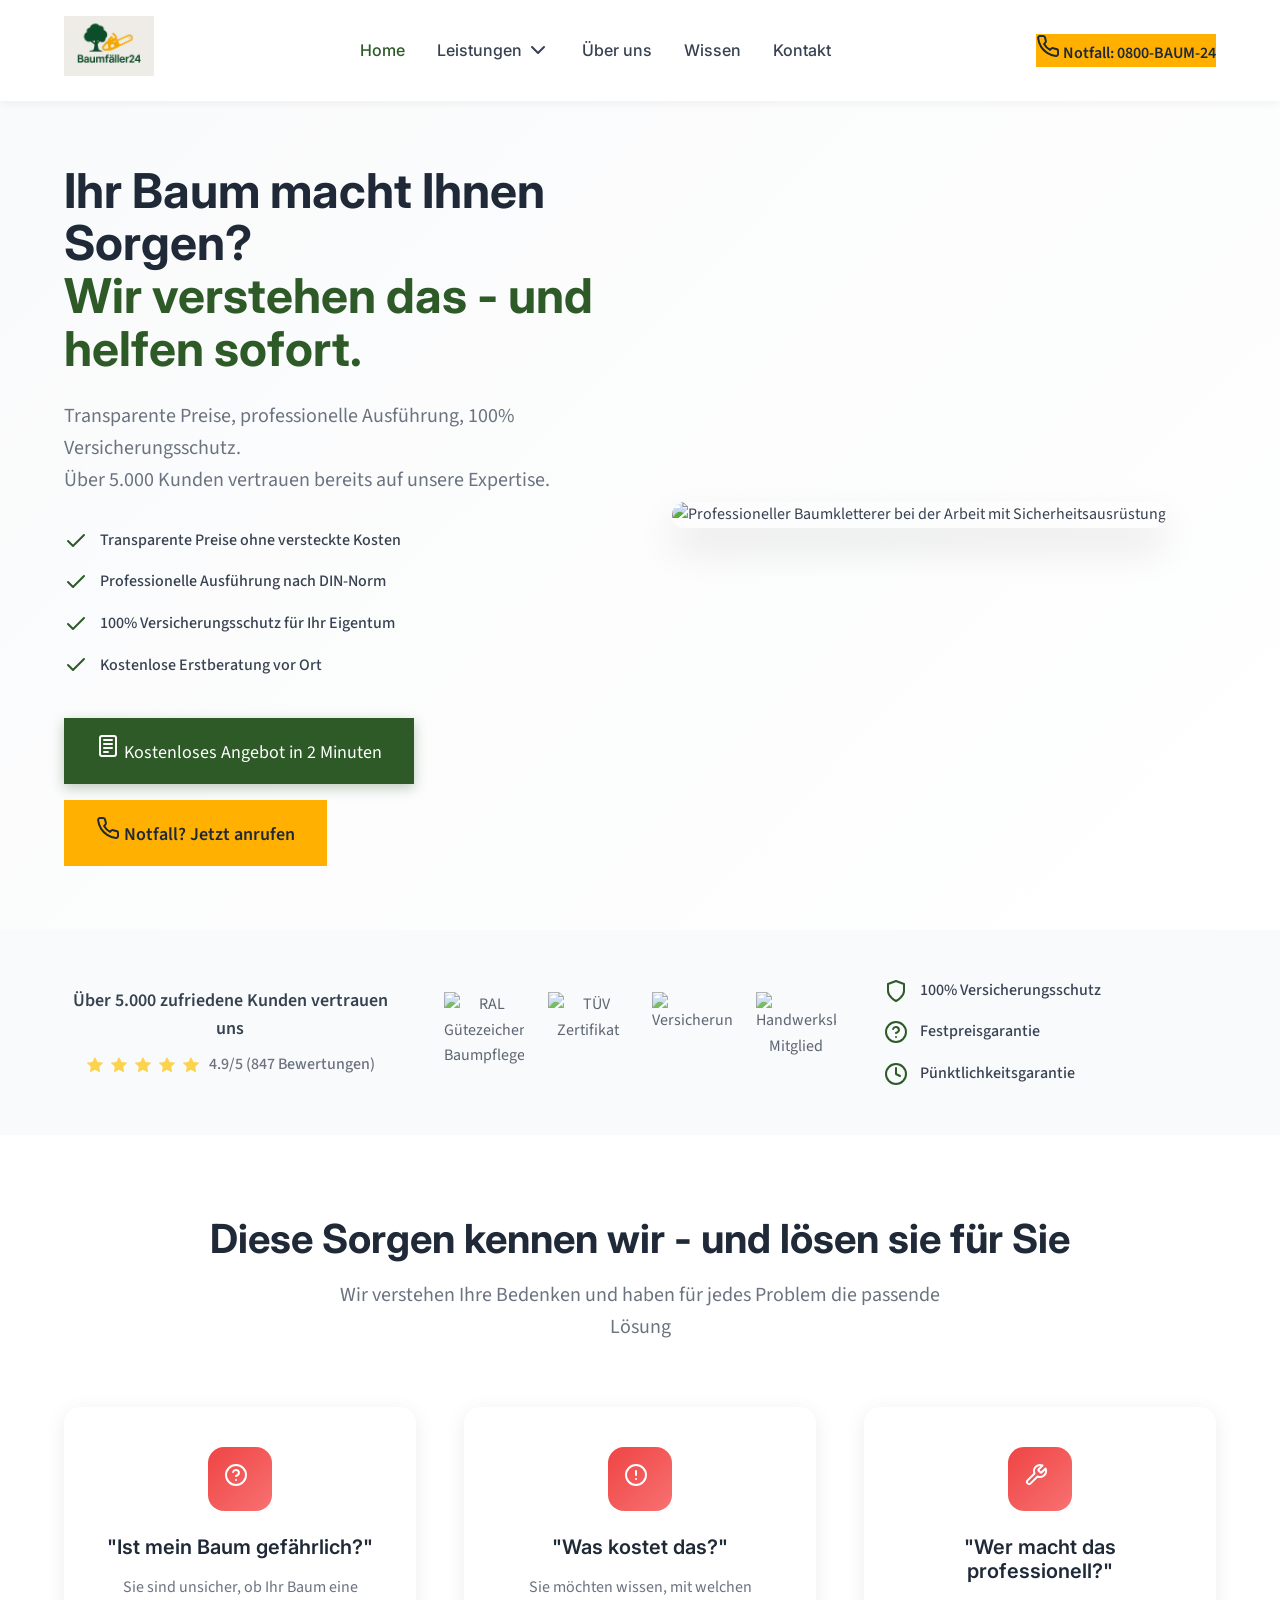
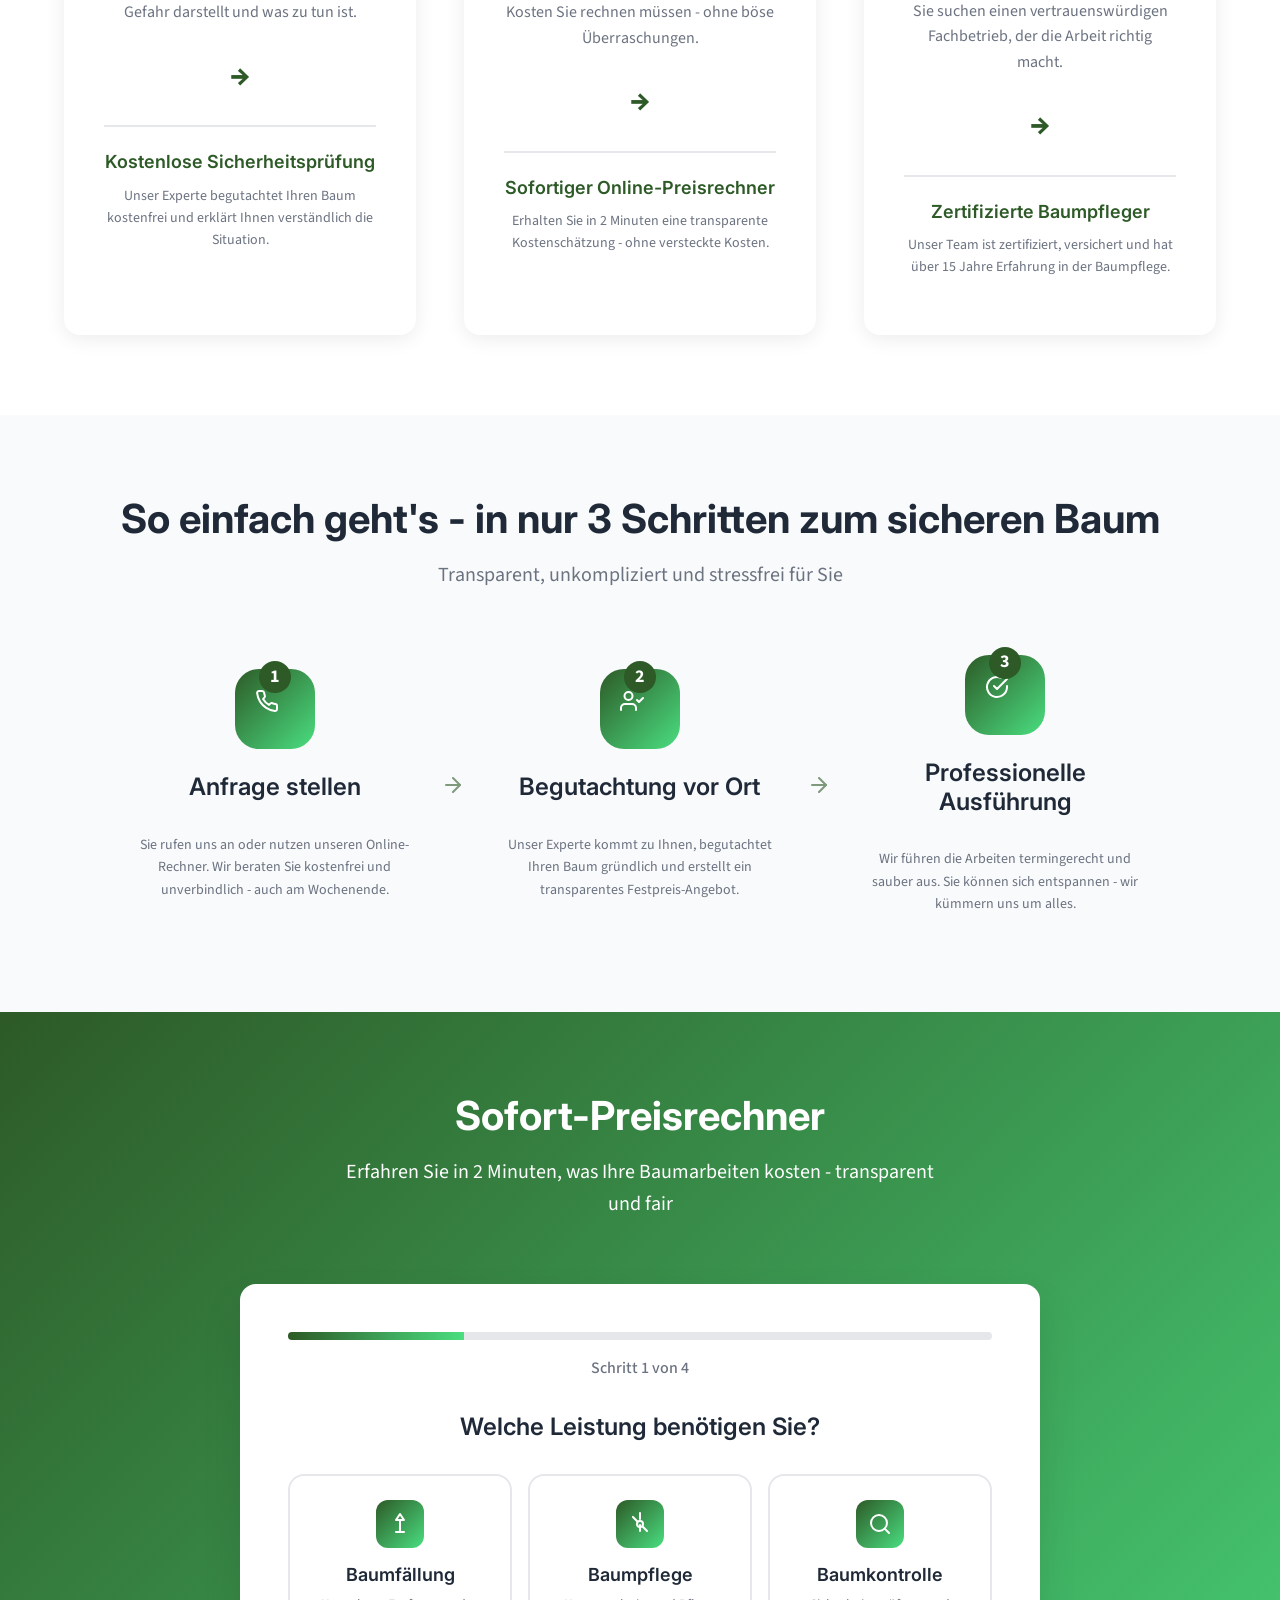
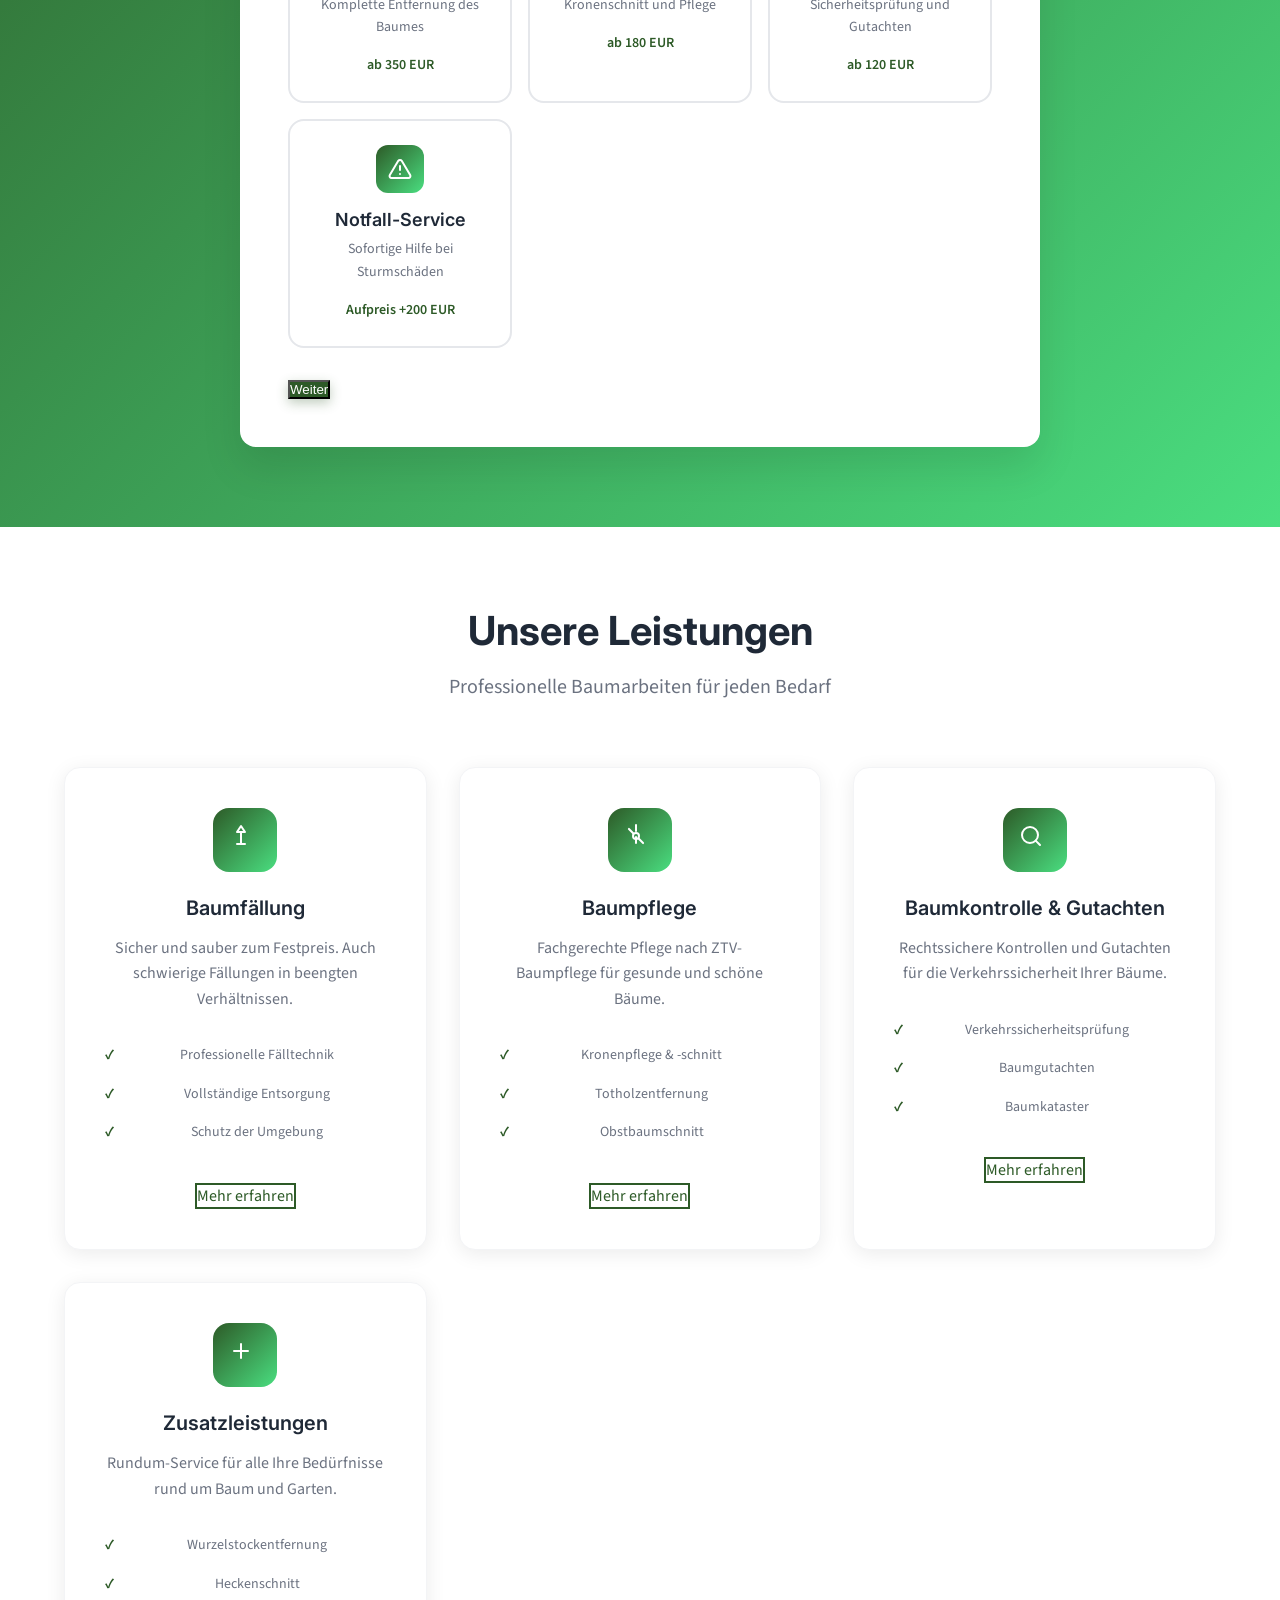
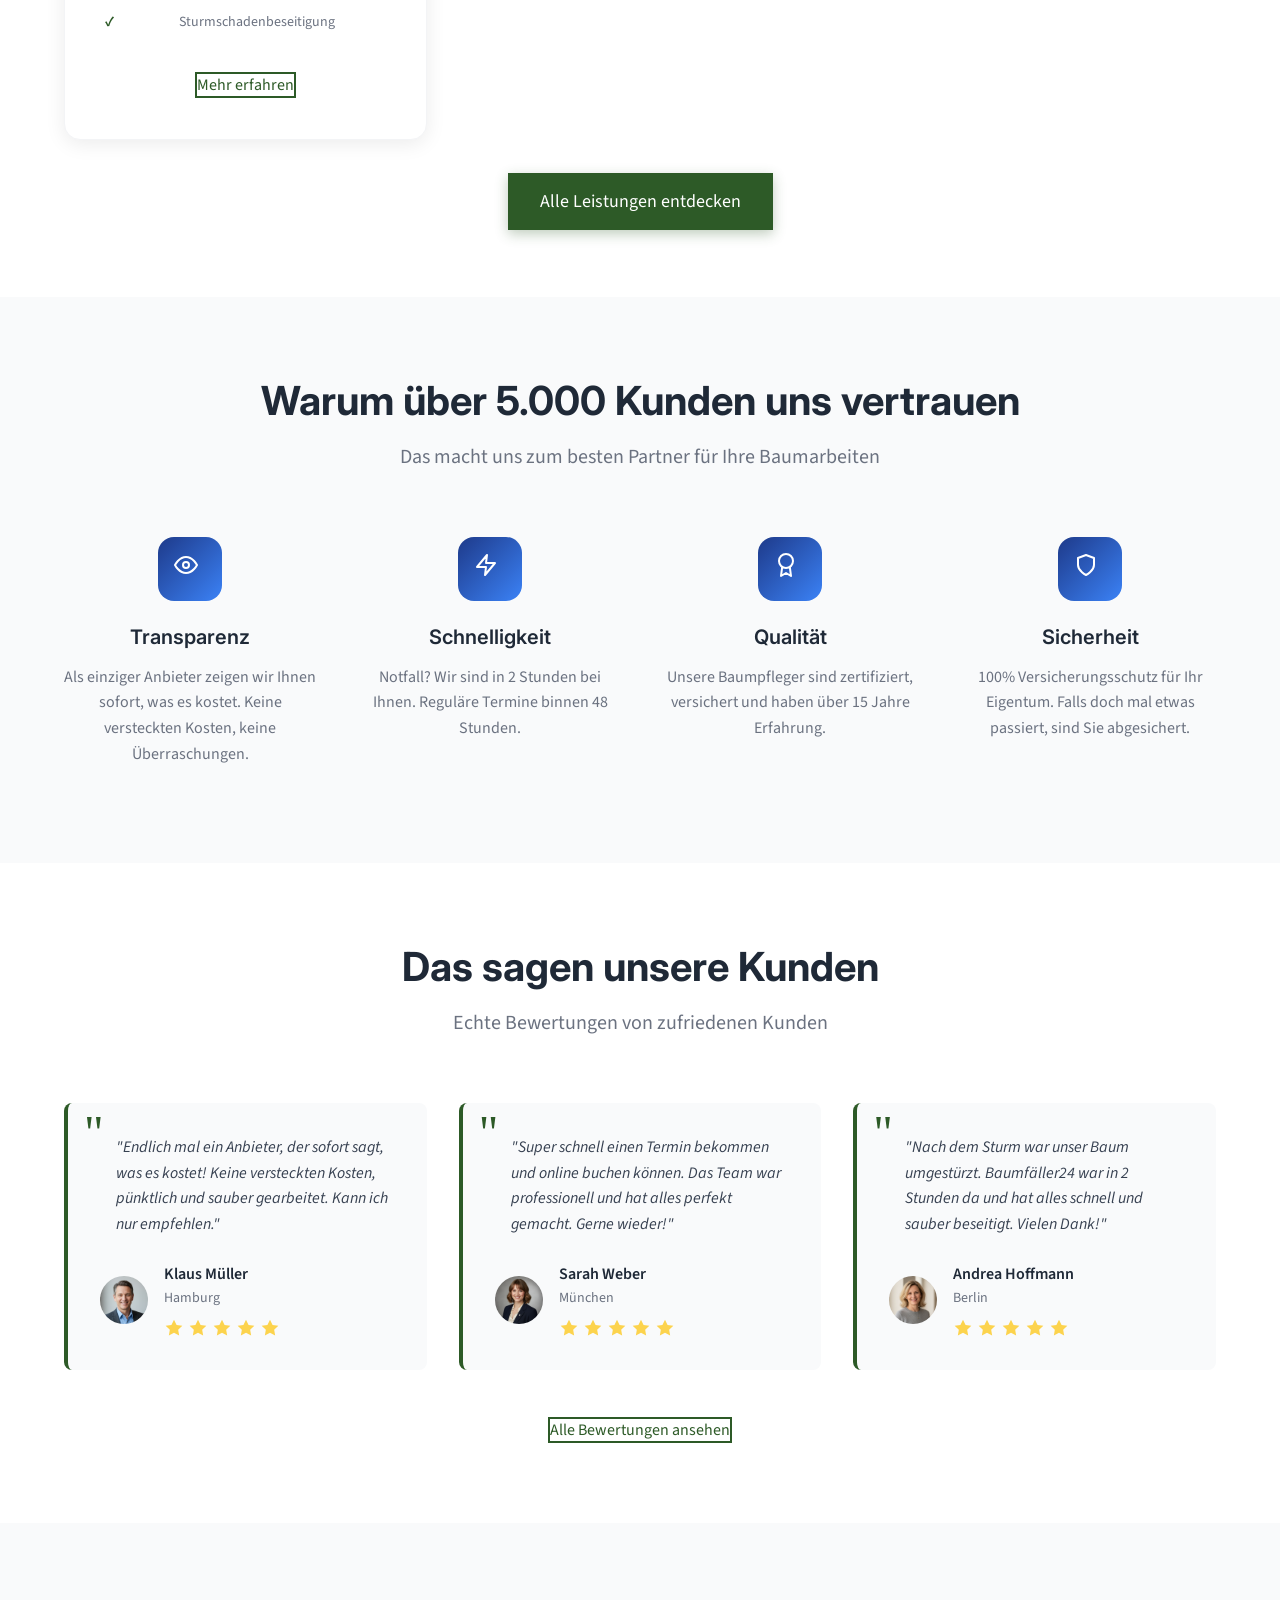
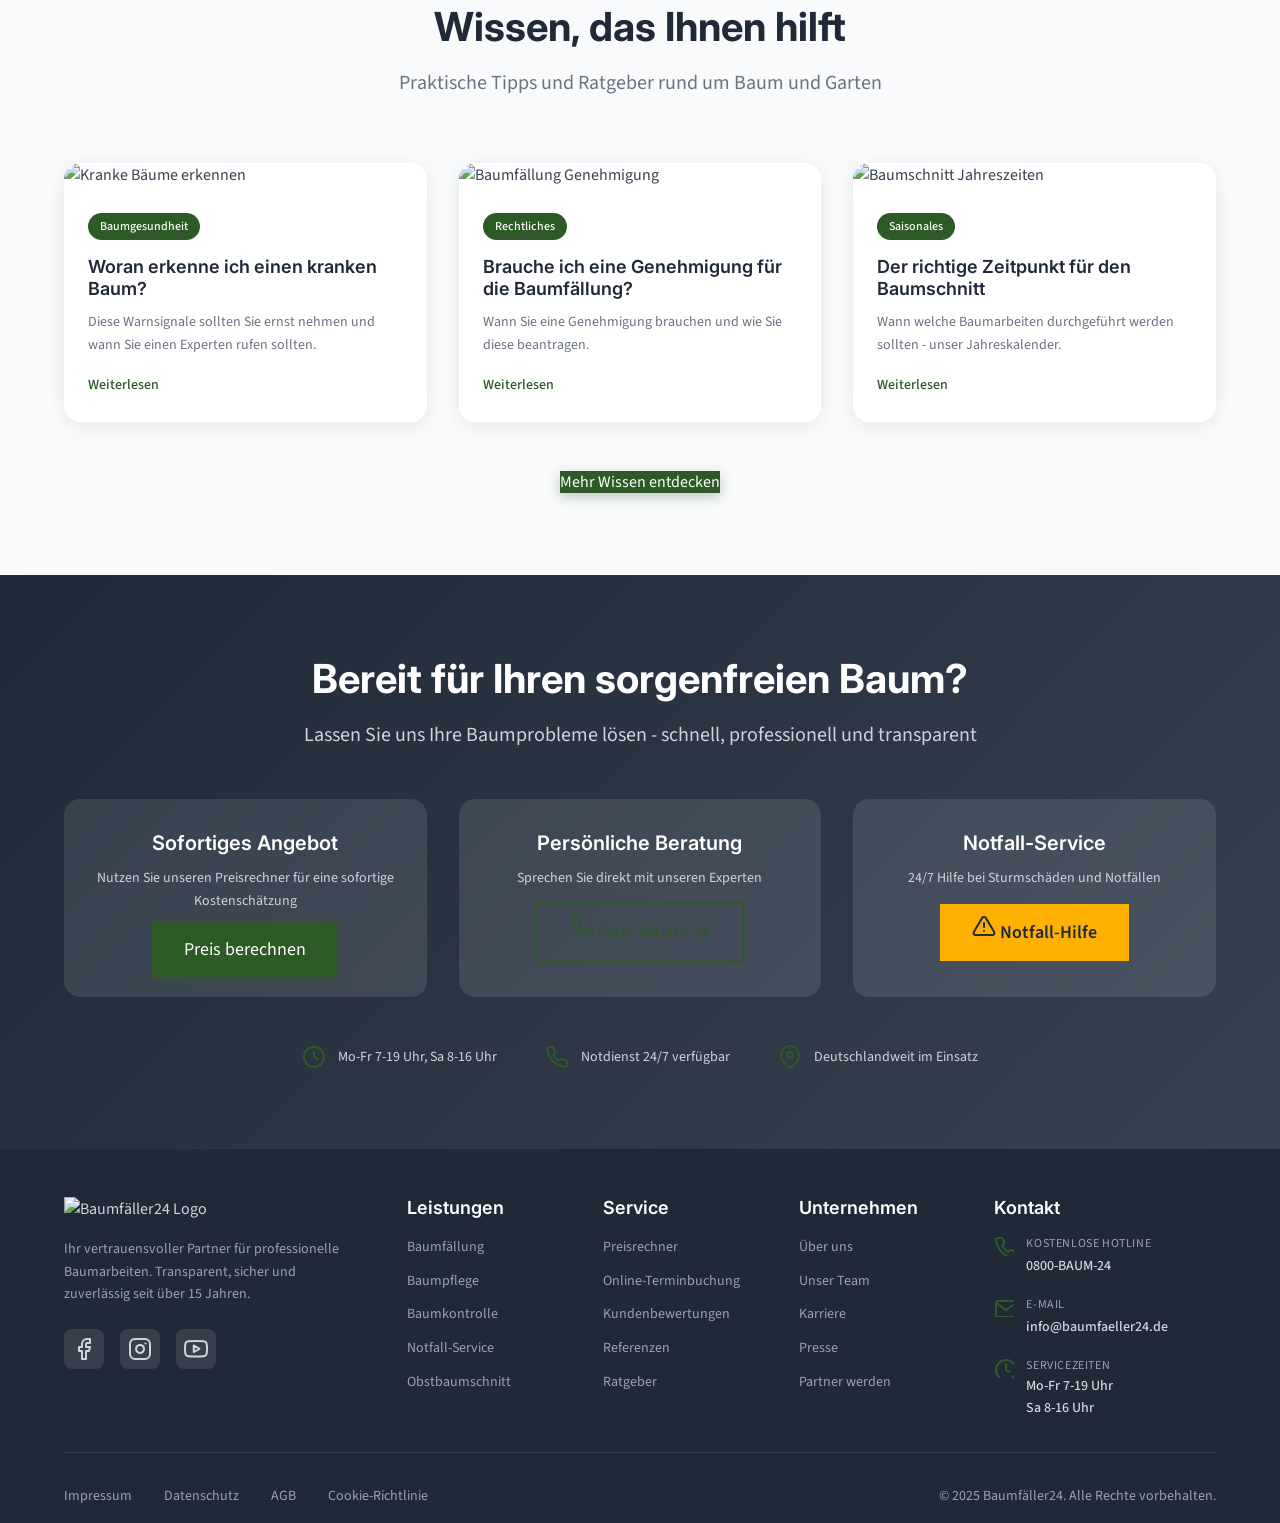
==== index.html @ 758e6f02 "Implementiere optimierte Website mit allen Best Practices aus Konkurrenzanalyse - Emotionale Ansprac" ====
<!DOCTYPE html>
<html lang="de">
<head>
    <meta charset="UTF-8">
    <meta name="viewport" content="width=device-width, initial-scale=1.0">
    <title>Baumfäller24 - Professionelle Baumfällung & Baumpflege | Transparente Preise</title>
    <meta name="description" content="Professionelle Baumfällung & Baumpflege mit transparenten Preisen ✓ Kostenlose Beratung ✓ 100% Versicherungsschutz ✓ Jetzt Angebot in 2 Minuten!">
    <meta name="keywords" content="Baumfällung, Baumpflege, Baumschnitt, Notfall Baumfällung, Preisrechner, Deutschland">
    <meta name="author" content="Baumfäller24">
    <meta name="robots" content="index, follow">
    
    <!-- Open Graph / Facebook -->
    <meta property="og:type" content="website">
    <meta property="og:url" content="https://baumfaeller24.de/">
    <meta property="og:title" content="Baumfäller24 - Professionelle Baumfällung & Baumpflege">
    <meta property="og:description" content="Transparente Preise, professionelle Ausführung, 100% Versicherungsschutz. Über 5.000 zufriedene Kunden vertrauen uns.">
    <meta property="og:image" content="https://baumfaeller24.de/images/og-image.jpg">
    
    <!-- Twitter -->
    <meta property="twitter:card" content="summary_large_image">
    <meta property="twitter:url" content="https://baumfaeller24.de/">
    <meta property="twitter:title" content="Baumfäller24 - Professionelle Baumfällung & Baumpflege">
    <meta property="twitter:description" content="Transparente Preise, professionelle Ausführung, 100% Versicherungsschutz.">
    <meta property="twitter:image" content="https://baumfaeller24.de/images/og-image.jpg">
    
    <!-- Favicon -->
    <link rel="icon" type="image/x-icon" href="/favicon.ico">
    <link rel="apple-touch-icon" sizes="180x180" href="/apple-touch-icon.png">
    <link rel="icon" type="image/png" sizes="32x32" href="/favicon-32x32.png">
    <link rel="icon" type="image/png" sizes="16x16" href="/favicon-16x16.png">
    <link rel="manifest" href="/site.webmanifest">
    
    <!-- Preconnect to external domains -->
    <link rel="preconnect" href="https://fonts.googleapis.com">
    <link rel="preconnect" href="https://fonts.gstatic.com" crossorigin>
    <link rel="preconnect" href="https://www.google-analytics.com">
    
    <!-- Critical CSS (inline for performance) -->
    <style>
        /* Critical above-the-fold CSS */
        *{margin:0;padding:0;box-sizing:border-box}
        html{scroll-behavior:smooth;font-size:16px}
        body{font-family:'Source Sans Pro',-apple-system,BlinkMacSystemFont,'Segoe UI',Roboto,sans-serif;font-size:16px;line-height:1.6;color:#374151;background-color:#fff;overflow-x:hidden}
        .container{max-width:1200px;margin:0 auto;padding:0 1.5rem}
        .header{background-color:#fff;box-shadow:0 2px 10px rgba(0,0,0,.05);position:sticky;top:0;z-index:1000}
        .nav{display:flex;align-items:center;justify-content:space-between;padding:1rem 0}
        .nav-logo img{height:3.75rem;width:auto}
        .hero{padding:4rem 0;background:linear-gradient(135deg,#f9fafb 0%,#fff 100%)}
        .hero-content{display:grid;grid-template-columns:1fr 1fr;gap:4rem;align-items:center}
        .hero-title{font-size:3rem;font-weight:700;line-height:1.1;margin-bottom:1.5rem;font-family:'Inter',sans-serif}
        .btn{display:inline-flex;align-items:center;justify-content:center;padding:.75rem 1.5rem;border:none;border-radius:.5rem;font-family:'Inter',sans-serif;font-size:1rem;font-weight:500;text-decoration:none;cursor:pointer;transition:all .3s ease;gap:.5rem}
        .btn-primary{background-color:#2d5a27;color:#fff;box-shadow:0 4px 12px rgba(45,90,39,.3)}
        .btn-emergency{background-color:#ffb000;color:#1f2937;font-weight:600}
        @media (max-width:768px){.hero-content{grid-template-columns:1fr;gap:3rem;text-align:center}.hero-title{font-size:2rem}}
    </style>
    
    <!-- Fonts -->
    <link href="https://fonts.googleapis.com/css2?family=Inter:wght@400;500;600;700&family=Source+Sans+Pro:wght@400;600&display=swap" rel="stylesheet">
    
    <!-- Main CSS (deferred for performance) -->
    <link rel="preload" href="styles.min.css" as="style" onload="this.onload=null;this.rel='stylesheet'">
    <noscript><link rel="stylesheet" href="styles.min.css"></noscript>
    
    <!-- Schema Markup -->
    <script type="application/ld+json">
    {
        "@context": "https://schema.org",
        "@type": "LocalBusiness",
        "name": "Baumfäller24",
        "description": "Professionelle Baumfällung und Baumpflege mit transparenten Preisen",
        "url": "https://baumfaeller24.de",
        "telephone": "+49-800-BAUM-24",
        "email": "info@baumfaeller24.de",
        "address": {
            "@type": "PostalAddress",
            "addressCountry": "DE"
        },
        "serviceArea": {
            "@type": "Country",
            "name": "Deutschland"
        },
        "priceRange": "€€",
        "openingHours": [
            "Mo-Fr 07:00-19:00",
            "Sa 08:00-16:00"
        ],
        "hasOfferCatalog": {
            "@type": "OfferCatalog",
            "name": "Baumdienstleistungen",
            "itemListElement": [
                {
                    "@type": "Offer",
                    "itemOffered": {
                        "@type": "Service",
                        "name": "Baumfällung",
                        "description": "Professionelle Baumfällung mit Entsorgung"
                    }
                },
                {
                    "@type": "Offer", 
                    "itemOffered": {
                        "@type": "Service",
                        "name": "Baumpflege",
                        "description": "Fachgerechte Baumpflege und Kronenschnitt"
                    }
                },
                {
                    "@type": "Offer",
                    "itemOffered": {
                        "@type": "Service",
                        "name": "Baumkontrolle",
                        "description": "Verkehrssicherheitsprüfung und Baumgutachten"
                    }
                }
            ]
        },
        "aggregateRating": {
            "@type": "AggregateRating",
            "ratingValue": "4.9",
            "reviewCount": "847",
            "bestRating": "5",
            "worstRating": "1"
        },
        "review": [
            {
                "@type": "Review",
                "author": {
                    "@type": "Person",
                    "name": "Klaus Müller"
                },
                "reviewRating": {
                    "@type": "Rating",
                    "ratingValue": "5"
                },
                "reviewBody": "Endlich mal ein Anbieter, der sofort sagt, was es kostet! Keine versteckten Kosten, pünktlich und sauber gearbeitet."
            }
        ]
    }
    </script>
    
    <!-- Preload critical resources -->
    <link rel="preload" href="/images/hero-baumkletterer-aktion.webp" as="image">
    <link rel="preload" href="/images/logo-baumfaeller24.svg" as="image">
</head>
<body>
    <!-- Header -->
    <header class="header" id="header">
        <div class="container">
            <nav class="nav">
                <!-- Logo -->
                <div class="nav-logo">
                    <a href="/" aria-label="Baumfäller24 Homepage">
                        <img src="public/images/logo-baumfaeller24.png" alt="Baumfäller24 Logo" width="180" height="60">
                    </a>
                </div>

                <!-- Desktop Navigation -->
                <ul class="nav-menu" id="nav-menu">
                    <li class="nav-item">
                        <a href="/" class="nav-link active" aria-current="page">Home</a>
                    </li>
                    <li class="nav-item nav-dropdown">
                        <a href="/leistungen/" class="nav-link" aria-expanded="false">
                            Leistungen
                            <svg class="icon icon-chevron-down" aria-hidden="true">
                                <path d="M6 9l6 6 6-6"/>
                            </svg>
                        </a>
                        <div class="nav-dropdown-menu" role="menu">
                            <div class="nav-dropdown-grid">
                                <div class="nav-dropdown-section">
                                    <h4>Baumfällung</h4>
                                    <a href="/leistungen/baumfaellung/" role="menuitem">Professionelle Fällung</a>
                                    <a href="/leistungen/notfall-faellung/" role="menuitem">Notfall-Fällung</a>
                                    <a href="/leistungen/schwierige-faellungen/" role="menuitem">Schwierige Fällungen</a>
                                </div>
                                <div class="nav-dropdown-section">
                                    <h4>Baumpflege</h4>
                                    <a href="/leistungen/baumpflege/" role="menuitem">Kronenpflege</a>
                                    <a href="/leistungen/obstbaumschnitt/" role="menuitem">Obstbaumschnitt</a>
                                    <a href="/leistungen/totholzentfernung/" role="menuitem">Totholzentfernung</a>
                                </div>
                                <div class="nav-dropdown-section">
                                    <h4>Beratung</h4>
                                    <a href="/leistungen/baumkontrolle/" role="menuitem">Baumkontrolle</a>
                                    <a href="/leistungen/baumgutachten/" role="menuitem">Baumgutachten</a>
                                    <a href="/leistungen/beratung/" role="menuitem">Kostenlose Beratung</a>
                                </div>
                            </div>
                        </div>
                    </li>
                    <li class="nav-item">
                        <a href="/ueber-uns/" class="nav-link">Über uns</a>
                    </li>
                    <li class="nav-item">
                        <a href="/wissen/" class="nav-link">Wissen</a>
                    </li>
                    <li class="nav-item">
                        <a href="/kontakt/" class="nav-link">Kontakt</a>
                    </li>
                </ul>

                <!-- Emergency Contact -->
                <div class="nav-emergency">
                    <a href="tel:+49800BAUM24" class="btn-emergency" aria-label="Notfall-Hotline anrufen">
                        <svg class="icon icon-phone" aria-hidden="true">
                            <path d="M22 16.92v3a2 2 0 0 1-2.18 2 19.79 19.79 0 0 1-8.63-3.07 19.5 19.5 0 0 1-6-6 19.79 19.79 0 0 1-3.07-8.67A2 2 0 0 1 4.11 2h3a2 2 0 0 1 2 1.72 12.84 12.84 0 0 0 .7 2.81 2 2 0 0 1-.45 2.11L8.09 9.91a16 16 0 0 0 6 6l1.27-1.27a2 2 0 0 1 2.11-.45 12.84 12.84 0 0 0 2.81.7A2 2 0 0 1 22 16.92z"/>
                        </svg>
                        Notfall: 0800-BAUM-24
                    </a>
                </div>

                <!-- Mobile Menu Toggle -->
                <button class="nav-toggle" id="nav-toggle" aria-label="Navigation öffnen" aria-expanded="false">
                    <span class="nav-toggle-line"></span>
                    <span class="nav-toggle-line"></span>
                    <span class="nav-toggle-line"></span>
                </button>
            </nav>
        </div>
    </header>

    <!-- Main Content -->
    <main>
        <!-- Hero Section -->
        <section class="hero" id="hero">
            <div class="container">
                <div class="hero-content">
                    <div class="hero-text">
                        <h1 class="hero-title">
                            Ihr Baum macht Ihnen Sorgen?<br>
                            <span class="text-primary">Wir verstehen das - und helfen sofort.</span>
                        </h1>
                        <p class="hero-subtitle">
                            Transparente Preise, professionelle Ausführung, 100% Versicherungsschutz.<br>
                            Über 5.000 Kunden vertrauen bereits auf unsere Expertise.
                        </p>
                        
                        <div class="hero-features">
                            <div class="hero-feature">
                                <svg class="icon icon-check text-primary" aria-hidden="true">
                                    <polyline points="20,6 9,17 4,12"/>
                                </svg>
                                <span>Transparente Preise ohne versteckte Kosten</span>
                            </div>
                            <div class="hero-feature">
                                <svg class="icon icon-check text-primary" aria-hidden="true">
                                    <polyline points="20,6 9,17 4,12"/>
                                </svg>
                                <span>Professionelle Ausführung nach DIN-Norm</span>
                            </div>
                            <div class="hero-feature">
                                <svg class="icon icon-check text-primary" aria-hidden="true">
                                    <polyline points="20,6 9,17 4,12"/>
                                </svg>
                                <span>100% Versicherungsschutz für Ihr Eigentum</span>
                            </div>
                            <div class="hero-feature">
                                <svg class="icon icon-check text-primary" aria-hidden="true">
                                    <polyline points="20,6 9,17 4,12"/>
                                </svg>
                                <span>Kostenlose Erstberatung vor Ort</span>
                            </div>
                        </div>

                        <div class="hero-cta">
                            <a href="#preisrechner" class="btn-primary btn-lg">
                                <svg class="icon icon-calculator" aria-hidden="true">
                                    <rect x="4" y="2" width="16" height="20" rx="2"/>
                                    <line x1="8" y1="6" x2="16" y2="6"/>
                                    <line x1="8" y1="10" x2="16" y2="10"/>
                                    <line x1="8" y1="14" x2="16" y2="14"/>
                                    <line x1="8" y1="18" x2="12" y2="18"/>
                                </svg>
                                Kostenloses Angebot in 2 Minuten
                            </a>
                            <a href="tel:+49800BAUM24" class="btn-emergency btn-lg">
                                <svg class="icon icon-phone" aria-hidden="true">
                                    <path d="M22 16.92v3a2 2 0 0 1-2.18 2 19.79 19.79 0 0 1-8.63-3.07 19.5 19.5 0 0 1-6-6 19.79 19.79 0 0 1-3.07-8.67A2 2 0 0 1 4.11 2h3a2 2 0 0 1 2 1.72 12.84 12.84 0 0 0 .7 2.81 2 2 0 0 1-.45 2.11L8.09 9.91a16 16 0 0 0 6 6l1.27-1.27a2 2 0 0 1 2.11-.45 12.84 12.84 0 0 0 2.81.7A2 2 0 0 1 22 16.92z"/>
                                </svg>
                                Notfall? Jetzt anrufen
                            </a>
                        </div>
                    </div>
                    
                    <div class="hero-image">
                        <picture>
                            <source srcset="images/hero-baumkletterer-aktion.jpg" type="image/jpeg">
                            <img src="public/images/hero-baumkletterer-aktion.jpg" alt="Professioneller Baumkletterer bei der Arbeit mit Sicherheitsausrüstung" width="600" height="400" loading="eager">
                        </picture>
                    </div>
                </div>
            </div>
        </section>

        <!-- Trust Section -->
        <section class="trust-section">
            <div class="container">
                <div class="trust-content">
                    <div class="trust-social-proof">
                        <p class="trust-text">Über 5.000 zufriedene Kunden vertrauen uns</p>
                        <div class="trust-rating">
                            <div class="stars" role="img" aria-label="4,9 von 5 Sternen">
                                <svg class="star filled" aria-hidden="true"><use href="#star-icon"/></svg>
                                <svg class="star filled" aria-hidden="true"><use href="#star-icon"/></svg>
                                <svg class="star filled" aria-hidden="true"><use href="#star-icon"/></svg>
                                <svg class="star filled" aria-hidden="true"><use href="#star-icon"/></svg>
                                <svg class="star filled" aria-hidden="true"><use href="#star-icon"/></svg>
                            </div>
                            <span class="rating-text">4.9/5 (847 Bewertungen)</span>
                        </div>
                    </div>
                    
                    <div class="trust-certificates">
                        <img src="/images/ral-guetezeichen.webp" alt="RAL Gütezeichen Baumpflege" width="80" height="80" loading="lazy">
                        <img src="/images/tuev-zertifikat.webp" alt="TÜV Zertifikat" width="80" height="80" loading="lazy">
                        <img src="/images/versicherung-logo.webp" alt="Versicherungsnachweis" width="80" height="80" loading="lazy">
                        <img src="/images/handwerkskammer-logo.webp" alt="Handwerkskammer Mitglied" width="80" height="80" loading="lazy">
                    </div>
                    
                    <div class="trust-guarantees">
                        <div class="guarantee">
                            <svg class="icon icon-shield text-primary" aria-hidden="true">
                                <path d="M12 22s8-4 8-10V5l-8-3-8 3v7c0 6 8 10 8 10z"/>
                            </svg>
                            <span>100% Versicherungsschutz</span>
                        </div>
                        <div class="guarantee">
                            <svg class="icon icon-euro text-primary" aria-hidden="true">
                                <circle cx="12" cy="12" r="10"/>
                                <path d="M9.09 9a3 3 0 0 1 5.83 1c0 2-3 3-3 3"/>
                                <path d="M12 17h.01"/>
                            </svg>
                            <span>Festpreisgarantie</span>
                        </div>
                        <div class="guarantee">
                            <svg class="icon icon-clock text-primary" aria-hidden="true">
                                <circle cx="12" cy="12" r="10"/>
                                <polyline points="12,6 12,12 16,14"/>
                            </svg>
                            <span>Pünktlichkeitsgarantie</span>
                        </div>
                    </div>
                </div>
            </div>
        </section>

        <!-- Problem Solution Section -->
        <section class="problem-solution">
            <div class="container">
                <div class="section-header">
                    <h2 class="section-title">Diese Sorgen kennen wir - und lösen sie für Sie</h2>
                    <p class="section-subtitle">Wir verstehen Ihre Bedenken und haben für jedes Problem die passende Lösung</p>
                </div>
                
                <div class="problems-grid">
                    <div class="problem-card">
                        <div class="problem-icon">
                            <svg class="icon icon-help-circle" aria-hidden="true">
                                <circle cx="12" cy="12" r="10"/>
                                <path d="M9.09 9a3 3 0 0 1 5.83 1c0 2-3 3-3 3"/>
                                <path d="M12 17h.01"/>
                            </svg>
                        </div>
                        <h3 class="problem-title">"Ist mein Baum gefährlich?"</h3>
                        <p class="problem-description">Sie sind unsicher, ob Ihr Baum eine Gefahr darstellt und was zu tun ist.</p>
                        <div class="problem-solution-arrow" aria-hidden="true">→</div>
                        <div class="solution">
                            <h4 class="solution-title">Kostenlose Sicherheitsprüfung</h4>
                            <p class="solution-description">Unser Experte begutachtet Ihren Baum kostenfrei und erklärt Ihnen verständlich die Situation.</p>
                        </div>
                    </div>
                    
                    <div class="problem-card">
                        <div class="problem-icon">
                            <svg class="icon icon-euro" aria-hidden="true">
                                <circle cx="12" cy="12" r="10"/>
                                <line x1="12" y1="8" x2="12" y2="12"/>
                                <line x1="12" y1="16" x2="12.01" y2="16"/>
                            </svg>
                        </div>
                        <h3 class="problem-title">"Was kostet das?"</h3>
                        <p class="problem-description">Sie möchten wissen, mit welchen Kosten Sie rechnen müssen - ohne böse Überraschungen.</p>
                        <div class="problem-solution-arrow" aria-hidden="true">→</div>
                        <div class="solution">
                            <h4 class="solution-title">Sofortiger Online-Preisrechner</h4>
                            <p class="solution-description">Erhalten Sie in 2 Minuten eine transparente Kostenschätzung - ohne versteckte Kosten.</p>
                        </div>
                    </div>
                    
                    <div class="problem-card">
                        <div class="problem-icon">
                            <svg class="icon icon-tool" aria-hidden="true">
                                <path d="M14.7 6.3a1 1 0 0 0 0 1.4l1.6 1.6a1 1 0 0 0 1.4 0l3.77-3.77a6 6 0 0 1-7.94 7.94l-6.91 6.91a2.12 2.12 0 0 1-3-3l6.91-6.91a6 6 0 0 1 7.94-7.94l-3.76 3.76z"/>
                            </svg>
                        </div>
                        <h3 class="problem-title">"Wer macht das professionell?"</h3>
                        <p class="problem-description">Sie suchen einen vertrauenswürdigen Fachbetrieb, der die Arbeit richtig macht.</p>
                        <div class="problem-solution-arrow" aria-hidden="true">→</div>
                        <div class="solution">
                            <h4 class="solution-title">Zertifizierte Baumpfleger</h4>
                            <p class="solution-description">Unser Team ist zertifiziert, versichert und hat über 15 Jahre Erfahrung in der Baumpflege.</p>
                        </div>
                    </div>
                </div>
            </div>
        </section>

        <!-- Process Section -->
        <section class="process-section">
            <div class="container">
                <div class="section-header">
                    <h2 class="section-title">So einfach geht's - in nur 3 Schritten zum sicheren Baum</h2>
                    <p class="section-subtitle">Transparent, unkompliziert und stressfrei für Sie</p>
                </div>
                
                <div class="process-steps">
                    <div class="process-step">
                        <div class="step-number" aria-hidden="true">1</div>
                        <div class="step-icon">
                            <svg class="icon icon-phone" aria-hidden="true">
                                <path d="M22 16.92v3a2 2 0 0 1-2.18 2 19.79 19.79 0 0 1-8.63-3.07 19.5 19.5 0 0 1-6-6 19.79 19.79 0 0 1-3.07-8.67A2 2 0 0 1 4.11 2h3a2 2 0 0 1 2 1.72 12.84 12.84 0 0 0 .7 2.81 2 2 0 0 1-.45 2.11L8.09 9.91a16 16 0 0 0 6 6l1.27-1.27a2 2 0 0 1 2.11-.45 12.84 12.84 0 0 0 2.81.7A2 2 0 0 1 22 16.92z"/>
                            </svg>
                        </div>
                        <h3 class="step-title">Anfrage stellen</h3>
                        <p class="step-description">Sie rufen uns an oder nutzen unseren Online-Rechner. Wir beraten Sie kostenfrei und unverbindlich - auch am Wochenende.</p>
                    </div>
                    
                    <div class="process-arrow" aria-hidden="true">
                        <svg class="icon icon-arrow-right">
                            <line x1="5" y1="12" x2="19" y2="12"/>
                            <polyline points="12,5 19,12 12,19"/>
                        </svg>
                    </div>
                    
                    <div class="process-step">
                        <div class="step-number" aria-hidden="true">2</div>
                        <div class="step-icon">
                            <svg class="icon icon-user-check" aria-hidden="true">
                                <path d="M16 21v-2a4 4 0 0 0-4-4H5a4 4 0 0 0-4 4v2"/>
                                <circle cx="8.5" cy="7" r="4"/>
                                <polyline points="17,11 19,13 23,9"/>
                            </svg>
                        </div>
                        <h3 class="step-title">Begutachtung vor Ort</h3>
                        <p class="step-description">Unser Experte kommt zu Ihnen, begutachtet Ihren Baum gründlich und erstellt ein transparentes Festpreis-Angebot.</p>
                    </div>
                    
                    <div class="process-arrow" aria-hidden="true">
                        <svg class="icon icon-arrow-right">
                            <line x1="5" y1="12" x2="19" y2="12"/>
                            <polyline points="12,5 19,12 12,19"/>
                        </svg>
                    </div>
                    
                    <div class="process-step">
                        <div class="step-number" aria-hidden="true">3</div>
                        <div class="step-icon">
                            <svg class="icon icon-check-circle" aria-hidden="true">
                                <path d="M22 11.08V12a10 10 0 1 1-5.93-9.14"/>
                                <polyline points="22,4 12,14.01 9,11.01"/>
                            </svg>
                        </div>
                        <h3 class="step-title">Professionelle Ausführung</h3>
                        <p class="step-description">Wir führen die Arbeiten termingerecht und sauber aus. Sie können sich entspannen - wir kümmern uns um alles.</p>
                    </div>
                </div>
            </div>
        </section>

        <!-- Price Calculator Section -->
        <section class="price-calculator-section" id="preisrechner">
            <div class="container">
                <div class="section-header">
                    <h2 class="section-title">Sofort-Preisrechner</h2>
                    <p class="section-subtitle">Erfahren Sie in 2 Minuten, was Ihre Baumarbeiten kosten - transparent und fair</p>
                </div>
                
                <div class="price-calculator-container">
                    <div class="price-calculator" id="price-calculator">
                        <!-- Calculator will be loaded via JavaScript -->
                        <div class="calculator-loading">
                            <div class="loading-spinner" aria-hidden="true"></div>
                            <p>Preisrechner wird geladen...</p>
                        </div>
                    </div>
                </div>
            </div>
        </section>

        <!-- Services Overview -->
        <section class="services-section">
            <div class="container">
                <div class="section-header">
                    <h2 class="section-title">Unsere Leistungen</h2>
                    <p class="section-subtitle">Professionelle Baumarbeiten für jeden Bedarf</p>
                </div>
                
                <div class="services-grid">
                    <article class="service-card">
                        <div class="service-icon">
                            <svg class="icon icon-tree-cut" aria-hidden="true">
                                <path d="M12 2L8 8h8l-4-6z"/>
                                <path d="M12 8v12"/>
                                <path d="M8 20h8"/>
                            </svg>
                        </div>
                        <h3 class="service-title">Baumfällung</h3>
                        <p class="service-description">Sicher und sauber zum Festpreis. Auch schwierige Fällungen in beengten Verhältnissen.</p>
                        <ul class="service-features">
                            <li>Professionelle Fälltechnik</li>
                            <li>Vollständige Entsorgung</li>
                            <li>Schutz der Umgebung</li>
                        </ul>
                        <a href="/leistungen/baumfaellung/" class="btn-secondary">Mehr erfahren</a>
                    </article>
                    
                    <article class="service-card">
                        <div class="service-icon">
                            <svg class="icon icon-tree-care" aria-hidden="true">
                                <circle cx="12" cy="12" r="3"/>
                                <path d="M12 1v6m0 6v6"/>
                                <path d="m4.93 4.93 4.24 4.24m5.66 5.66 4.24 4.24"/>
                            </svg>
                        </div>
                        <h3 class="service-title">Baumpflege</h3>
                        <p class="service-description">Fachgerechte Pflege nach ZTV-Baumpflege für gesunde und schöne Bäume.</p>
                        <ul class="service-features">
                            <li>Kronenpflege & -schnitt</li>
                            <li>Totholzentfernung</li>
                            <li>Obstbaumschnitt</li>
                        </ul>
                        <a href="/leistungen/baumpflege/" class="btn-secondary">Mehr erfahren</a>
                    </article>
                    
                    <article class="service-card">
                        <div class="service-icon">
                            <svg class="icon icon-search" aria-hidden="true">
                                <circle cx="11" cy="11" r="8"/>
                                <path d="m21 21-4.35-4.35"/>
                            </svg>
                        </div>
                        <h3 class="service-title">Baumkontrolle & Gutachten</h3>
                        <p class="service-description">Rechtssichere Kontrollen und Gutachten für die Verkehrssicherheit Ihrer Bäume.</p>
                        <ul class="service-features">
                            <li>Verkehrssicherheitsprüfung</li>
                            <li>Baumgutachten</li>
                            <li>Baumkataster</li>
                        </ul>
                        <a href="/leistungen/baumkontrolle/" class="btn-secondary">Mehr erfahren</a>
                    </article>
                    
                    <article class="service-card">
                        <div class="service-icon">
                            <svg class="icon icon-plus" aria-hidden="true">
                                <line x1="12" y1="5" x2="12" y2="19"/>
                                <line x1="5" y1="12" x2="19" y2="12"/>
                            </svg>
                        </div>
                        <h3 class="service-title">Zusatzleistungen</h3>
                        <p class="service-description">Rundum-Service für alle Ihre Bedürfnisse rund um Baum und Garten.</p>
                        <ul class="service-features">
                            <li>Wurzelstockentfernung</li>
                            <li>Heckenschnitt</li>
                            <li>Sturmschadenbeseitigung</li>
                        </ul>
                        <a href="/leistungen/zusatzleistungen/" class="btn-secondary">Mehr erfahren</a>
                    </article>
                </div>
                
                <div class="services-cta">
                    <a href="/leistungen/" class="btn-primary btn-lg">Alle Leistungen entdecken</a>
                </div>
            </div>
        </section>

        <!-- Why Choose Us Section -->
        <section class="why-choose-us">
            <div class="container">
                <div class="section-header">
                    <h2 class="section-title">Warum über 5.000 Kunden uns vertrauen</h2>
                    <p class="section-subtitle">Das macht uns zum besten Partner für Ihre Baumarbeiten</p>
                </div>
                
                <div class="why-grid">
                    <div class="why-item">
                        <div class="why-icon">
                            <svg class="icon icon-eye" aria-hidden="true">
                                <path d="M1 12s4-8 11-8 11 8 11 8-4 8-11 8-11-8-11-8z"/>
                                <circle cx="12" cy="12" r="3"/>
                            </svg>
                        </div>
                        <h3 class="why-title">Transparenz</h3>
                        <p class="why-description">Als einziger Anbieter zeigen wir Ihnen sofort, was es kostet. Keine versteckten Kosten, keine Überraschungen.</p>
                    </div>
                    
                    <div class="why-item">
                        <div class="why-icon">
                            <svg class="icon icon-zap" aria-hidden="true">
                                <polygon points="13,2 3,14 12,14 11,22 21,10 12,10 13,2"/>
                            </svg>
                        </div>
                        <h3 class="why-title">Schnelligkeit</h3>
                        <p class="why-description">Notfall? Wir sind in 2 Stunden bei Ihnen. Reguläre Termine binnen 48 Stunden.</p>
                    </div>
                    
                    <div class="why-item">
                        <div class="why-icon">
                            <svg class="icon icon-award" aria-hidden="true">
                                <circle cx="12" cy="8" r="7"/>
                                <polyline points="8.21,13.89 7,23 12,20 17,23 15.79,13.88"/>
                            </svg>
                        </div>
                        <h3 class="why-title">Qualität</h3>
                        <p class="why-description">Unsere Baumpfleger sind zertifiziert, versichert und haben über 15 Jahre Erfahrung.</p>
                    </div>
                    
                    <div class="why-item">
                        <div class="why-icon">
                            <svg class="icon icon-shield" aria-hidden="true">
                                <path d="M12 22s8-4 8-10V5l-8-3-8 3v7c0 6 8 10 8 10z"/>
                            </svg>
                        </div>
                        <h3 class="why-title">Sicherheit</h3>
                        <p class="why-description">100% Versicherungsschutz für Ihr Eigentum. Falls doch mal etwas passiert, sind Sie abgesichert.</p>
                    </div>
                </div>
            </div>
        </section>

        <!-- Testimonials Section -->
        <section class="testimonials-section">
            <div class="container">
                <div class="section-header">
                    <h2 class="section-title">Das sagen unsere Kunden</h2>
                    <p class="section-subtitle">Echte Bewertungen von zufriedenen Kunden</p>
                </div>
                
                <div class="testimonials-grid">
                    <article class="testimonial-card">
                        <div class="testimonial-content">
                            <p class="testimonial-text">"Endlich mal ein Anbieter, der sofort sagt, was es kostet! Keine versteckten Kosten, pünktlich und sauber gearbeitet. Kann ich nur empfehlen."</p>
                        </div>
                        <div class="testimonial-author">
                            <img src="public/images/kunde-mueller.jpg" alt="" class="testimonial-avatar" width="48" height="48" loading="lazy">
                            <div class="testimonial-info">
                                <div class="testimonial-name">Klaus Müller</div>
                                <div class="testimonial-location">Hamburg</div>
                                <div class="testimonial-rating" role="img" aria-label="5 von 5 Sternen">
                                    <div class="stars">
                                        <svg class="star filled" aria-hidden="true"><use href="#star-icon"/></svg>
                                        <svg class="star filled" aria-hidden="true"><use href="#star-icon"/></svg>
                                        <svg class="star filled" aria-hidden="true"><use href="#star-icon"/></svg>
                                        <svg class="star filled" aria-hidden="true"><use href="#star-icon"/></svg>
                                        <svg class="star filled" aria-hidden="true"><use href="#star-icon"/></svg>
                                    </div>
                                </div>
                            </div>
                        </div>
                    </article>
                    
                    <article class="testimonial-card">
                        <div class="testimonial-content">
                            <p class="testimonial-text">"Super schnell einen Termin bekommen und online buchen können. Das Team war professionell und hat alles perfekt gemacht. Gerne wieder!"</p>
                        </div>
                        <div class="testimonial-author">
                            <img src="public/images/kundin-weber.jpg" alt="" class="testimonial-avatar" width="48" height="48" loading="lazy">
                            <div class="testimonial-info">
                                <div class="testimonial-name">Sarah Weber</div>
                                <div class="testimonial-location">München</div>
                                <div class="testimonial-rating" role="img" aria-label="5 von 5 Sternen">
                                    <div class="stars">
                                        <svg class="star filled" aria-hidden="true"><use href="#star-icon"/></svg>
                                        <svg class="star filled" aria-hidden="true"><use href="#star-icon"/></svg>
                                        <svg class="star filled" aria-hidden="true"><use href="#star-icon"/></svg>
                                        <svg class="star filled" aria-hidden="true"><use href="#star-icon"/></svg>
                                        <svg class="star filled" aria-hidden="true"><use href="#star-icon"/></svg>
                                    </div>
                                </div>
                            </div>
                        </div>
                    </article>
                    
                    <article class="testimonial-card">
                        <div class="testimonial-content">
                            <p class="testimonial-text">"Nach dem Sturm war unser Baum umgestürzt. Baumfäller24 war in 2 Stunden da und hat alles schnell und sauber beseitigt. Vielen Dank!"</p>
                        </div>
                        <div class="testimonial-author">
                            <img src="public/images/kundin-hoffmann.jpg" alt="" class="testimonial-avatar" width="48" height="48" loading="lazy">
                            <div class="testimonial-info">
                                <div class="testimonial-name">Andrea Hoffmann</div>
                                <div class="testimonial-location">Berlin</div>
                                <div class="testimonial-rating" role="img" aria-label="5 von 5 Sternen">
                                    <div class="stars">
                                        <svg class="star filled" aria-hidden="true"><use href="#star-icon"/></svg>
                                        <svg class="star filled" aria-hidden="true"><use href="#star-icon"/></svg>
                                        <svg class="star filled" aria-hidden="true"><use href="#star-icon"/></svg>
                                        <svg class="star filled" aria-hidden="true"><use href="#star-icon"/></svg>
                                        <svg class="star filled" aria-hidden="true"><use href="#star-icon"/></svg>
                                    </div>
                                </div>
                            </div>
                        </div>
                    </article>
                </div>
                
                <div class="testimonials-cta">
                    <a href="/bewertungen/" class="btn-secondary">Alle Bewertungen ansehen</a>
                </div>
            </div>
        </section>

        <!-- Knowledge Teaser Section -->
        <section class="knowledge-teaser">
            <div class="container">
                <div class="section-header">
                    <h2 class="section-title">Wissen, das Ihnen hilft</h2>
                    <p class="section-subtitle">Praktische Tipps und Ratgeber rund um Baum und Garten</p>
                </div>
                
                <div class="knowledge-grid">
                    <article class="knowledge-card">
                        <picture>
                            <source srcset="/images/blog-kranke-baeume-erkennen.webp" type="image/webp">
                            <img src="/images/blog-kranke-baeume-erkennen.jpg" alt="Kranke Bäume erkennen" class="knowledge-image" width="300" height="200" loading="lazy">
                        </picture>
                        <div class="knowledge-content">
                            <div class="knowledge-category">Baumgesundheit</div>
                            <h3 class="knowledge-title">Woran erkenne ich einen kranken Baum?</h3>
                            <p class="knowledge-excerpt">Diese Warnsignale sollten Sie ernst nehmen und wann Sie einen Experten rufen sollten.</p>
                            <a href="/wissen/blog/baumgesundheit/kranke-baeume-erkennen/" class="knowledge-link">Weiterlesen</a>
                        </div>
                    </article>
                    
                    <article class="knowledge-card">
                        <picture>
                            <source srcset="/images/blog-baumfaellung-genehmigung.webp" type="image/webp">
                            <img src="/images/blog-baumfaellung-genehmigung.jpg" alt="Baumfällung Genehmigung" class="knowledge-image" width="300" height="200" loading="lazy">
                        </picture>
                        <div class="knowledge-content">
                            <div class="knowledge-category">Rechtliches</div>
                            <h3 class="knowledge-title">Brauche ich eine Genehmigung für die Baumfällung?</h3>
                            <p class="knowledge-excerpt">Wann Sie eine Genehmigung brauchen und wie Sie diese beantragen.</p>
                            <a href="/wissen/blog/rechtliches/baumfaellung-genehmigung/" class="knowledge-link">Weiterlesen</a>
                        </div>
                    </article>
                    
                    <article class="knowledge-card">
                        <picture>
                            <source srcset="/images/blog-baumschnitt-jahreszeiten.webp" type="image/webp">
                            <img src="/images/blog-baumschnitt-jahreszeiten.jpg" alt="Baumschnitt Jahreszeiten" class="knowledge-image" width="300" height="200" loading="lazy">
                        </picture>
                        <div class="knowledge-content">
                            <div class="knowledge-category">Saisonales</div>
                            <h3 class="knowledge-title">Der richtige Zeitpunkt für den Baumschnitt</h3>
                            <p class="knowledge-excerpt">Wann welche Baumarbeiten durchgeführt werden sollten - unser Jahreskalender.</p>
                            <a href="/wissen/blog/saisonales/baumschnitt-jahreszeiten/" class="knowledge-link">Weiterlesen</a>
                        </div>
                    </article>
                </div>
                
                <div class="knowledge-cta">
                    <a href="/wissen/" class="btn-primary">Mehr Wissen entdecken</a>
                </div>
            </div>
        </section>

        <!-- Final CTA Section -->
        <section class="final-cta">
            <div class="container">
                <div class="final-cta-content">
                    <h2 class="final-cta-title">Bereit für Ihren sorgenfreien Baum?</h2>
                    <p class="final-cta-subtitle">Lassen Sie uns Ihre Baumprobleme lösen - schnell, professionell und transparent</p>
                    
                    <div class="final-cta-options">
                        <div class="cta-option">
                            <h3 class="cta-option-title">Sofortiges Angebot</h3>
                            <p class="cta-option-description">Nutzen Sie unseren Preisrechner für eine sofortige Kostenschätzung</p>
                            <a href="#preisrechner" class="btn-primary btn-lg">Preis berechnen</a>
                        </div>
                        
                        <div class="cta-option">
                            <h3 class="cta-option-title">Persönliche Beratung</h3>
                            <p class="cta-option-description">Sprechen Sie direkt mit unseren Experten</p>
                            <a href="tel:+49800BAUM24" class="btn-secondary btn-lg">
                                <svg class="icon icon-phone" aria-hidden="true">
                                    <path d="M22 16.92v3a2 2 0 0 1-2.18 2 19.79 19.79 0 0 1-8.63-3.07 19.5 19.5 0 0 1-6-6 19.79 19.79 0 0 1-3.07-8.67A2 2 0 0 1 4.11 2h3a2 2 0 0 1 2 1.72 12.84 12.84 0 0 0 .7 2.81 2 2 0 0 1-.45 2.11L8.09 9.91a16 16 0 0 0 6 6l1.27-1.27a2 2 0 0 1 2.11-.45 12.84 12.84 0 0 0 2.81.7A2 2 0 0 1 22 16.92z"/>
                                </svg>
                                0800-BAUM-24
                            </a>
                        </div>
                        
                        <div class="cta-option">
                            <h3 class="cta-option-title">Notfall-Service</h3>
                            <p class="cta-option-description">24/7 Hilfe bei Sturmschäden und Notfällen</p>
                            <a href="tel:+49800BAUM24" class="btn-emergency btn-lg">
                                <svg class="icon icon-alert-triangle" aria-hidden="true">
                                    <path d="M10.29 3.86L1.82 18a2 2 0 0 0 1.71 3h16.94a2 2 0 0 0 1.71-3L13.71 3.86a2 2 0 0 0-3.42 0z"/>
                                    <line x1="12" y1="9" x2="12" y2="13"/>
                                    <line x1="12" y1="17" x2="12.01" y2="17"/>
                                </svg>
                                Notfall-Hilfe
                            </a>
                        </div>
                    </div>
                    
                    <div class="final-cta-info">
                        <div class="cta-info-item">
                            <svg class="icon icon-clock text-primary" aria-hidden="true">
                                <circle cx="12" cy="12" r="10"/>
                                <polyline points="12,6 12,12 16,14"/>
                            </svg>
                            <span>Mo-Fr 7-19 Uhr, Sa 8-16 Uhr</span>
                        </div>
                        <div class="cta-info-item">
                            <svg class="icon icon-phone text-primary" aria-hidden="true">
                                <path d="M22 16.92v3a2 2 0 0 1-2.18 2 19.79 19.79 0 0 1-8.63-3.07 19.5 19.5 0 0 1-6-6 19.79 19.79 0 0 1-3.07-8.67A2 2 0 0 1 4.11 2h3a2 2 0 0 1 2 1.72 12.84 12.84 0 0 0 .7 2.81 2 2 0 0 1-.45 2.11L8.09 9.91a16 16 0 0 0 6 6l1.27-1.27a2 2 0 0 1 2.11-.45 12.84 12.84 0 0 0 2.81.7A2 2 0 0 1 22 16.92z"/>
                            </svg>
                            <span>Notdienst 24/7 verfügbar</span>
                        </div>
                        <div class="cta-info-item">
                            <svg class="icon icon-map-pin text-primary" aria-hidden="true">
                                <path d="M21 10c0 7-9 13-9 13s-9-6-9-13a9 9 0 0 1 18 0z"/>
                                <circle cx="12" cy="10" r="3"/>
                            </svg>
                            <span>Deutschlandweit im Einsatz</span>
                        </div>
                    </div>
                </div>
            </div>
        </section>
    </main>

    <!-- Footer -->
    <footer class="footer">
        <div class="container">
            <div class="footer-content">
                <div class="footer-section">
                    <div class="footer-logo">
                        <img src="/images/logo-baumfaeller24-white.svg" alt="Baumfäller24 Logo" width="160" height="50" loading="lazy">
                    </div>
                    <p class="footer-description">
                        Ihr vertrauensvoller Partner für professionelle Baumarbeiten. 
                        Transparent, sicher und zuverlässig seit über 15 Jahren.
                    </p>
                    <div class="footer-social">
                        <a href="https://facebook.com/baumfaeller24" aria-label="Facebook" rel="noopener">
                            <svg class="icon icon-facebook" aria-hidden="true">
                                <path d="M18 2h-3a5 5 0 0 0-5 5v3H7v4h3v8h4v-8h3l1-4h-4V7a1 1 0 0 1 1-1h3z"/>
                            </svg>
                        </a>
                        <a href="https://instagram.com/baumfaeller24" aria-label="Instagram" rel="noopener">
                            <svg class="icon icon-instagram" aria-hidden="true">
                                <rect x="2" y="2" width="20" height="20" rx="5" ry="5"/>
                                <path d="M16 11.37A4 4 0 1 1 12.63 8 4 4 0 0 1 16 11.37z"/>
                                <line x1="17.5" y1="6.5" x2="17.51" y2="6.5"/>
                            </svg>
                        </a>
                        <a href="https://youtube.com/baumfaeller24" aria-label="YouTube" rel="noopener">
                            <svg class="icon icon-youtube" aria-hidden="true">
                                <path d="M22.54 6.42a2.78 2.78 0 0 0-1.94-2C18.88 4 12 4 12 4s-6.88 0-8.6.46a2.78 2.78 0 0 0-1.94 2A29 29 0 0 0 1 11.75a29 29 0 0 0 .46 5.33A2.78 2.78 0 0 0 3.4 19c1.72.46 8.6.46 8.6.46s6.88 0 8.6-.46a2.78 2.78 0 0 0 1.94-2 29 29 0 0 0 .46-5.25 29 29 0 0 0-.46-5.33z"/>
                                <polygon points="9.75,15.02 15.5,11.75 9.75,8.48"/>
                            </svg>
                        </a>
                    </div>
                </div>
                
                <div class="footer-section">
                    <h4 class="footer-title">Leistungen</h4>
                    <ul class="footer-links">
                        <li><a href="/leistungen/baumfaellung/">Baumfällung</a></li>
                        <li><a href="/leistungen/baumpflege/">Baumpflege</a></li>
                        <li><a href="/leistungen/baumkontrolle/">Baumkontrolle</a></li>
                        <li><a href="/leistungen/notfall/">Notfall-Service</a></li>
                        <li><a href="/leistungen/obstbaumschnitt/">Obstbaumschnitt</a></li>
                    </ul>
                </div>
                
                <div class="footer-section">
                    <h4 class="footer-title">Service</h4>
                    <ul class="footer-links">
                        <li><a href="/preisrechner/">Preisrechner</a></li>
                        <li><a href="/termin-buchen/">Online-Terminbuchung</a></li>
                        <li><a href="/bewertungen/">Kundenbewertungen</a></li>
                        <li><a href="/referenzen/">Referenzen</a></li>
                        <li><a href="/wissen/">Ratgeber</a></li>
                    </ul>
                </div>
                
                <div class="footer-section">
                    <h4 class="footer-title">Unternehmen</h4>
                    <ul class="footer-links">
                        <li><a href="/ueber-uns/">Über uns</a></li>
                        <li><a href="/team/">Unser Team</a></li>
                        <li><a href="/karriere/">Karriere</a></li>
                        <li><a href="/presse/">Presse</a></li>
                        <li><a href="/partner/">Partner werden</a></li>
                    </ul>
                </div>
                
                <div class="footer-section">
                    <h4 class="footer-title">Kontakt</h4>
                    <div class="footer-contact">
                        <div class="contact-item">
                            <svg class="icon icon-phone" aria-hidden="true">
                                <path d="M22 16.92v3a2 2 0 0 1-2.18 2 19.79 19.79 0 0 1-8.63-3.07 19.5 19.5 0 0 1-6-6 19.79 19.79 0 0 1-3.07-8.67A2 2 0 0 1 4.11 2h3a2 2 0 0 1 2 1.72 12.84 12.84 0 0 0 .7 2.81 2 2 0 0 1-.45 2.11L8.09 9.91a16 16 0 0 0 6 6l1.27-1.27a2 2 0 0 1 2.11-.45 12.84 12.84 0 0 0 2.81.7A2 2 0 0 1 22 16.92z"/>
                            </svg>
                            <div>
                                <div class="contact-label">Kostenlose Hotline</div>
                                <a href="tel:+49800BAUM24" class="contact-value">0800-BAUM-24</a>
                            </div>
                        </div>
                        <div class="contact-item">
                            <svg class="icon icon-mail" aria-hidden="true">
                                <path d="M4 4h16c1.1 0 2 .9 2 2v12c0 1.1-.9 2-2 2H4c-1.1 0-2-.9-2-2V6c0-1.1.9-2 2-2z"/>
                                <polyline points="22,6 12,13 2,6"/>
                            </svg>
                            <div>
                                <div class="contact-label">E-Mail</div>
                                <a href="mailto:info@baumfaeller24.de" class="contact-value">info@baumfaeller24.de</a>
                            </div>
                        </div>
                        <div class="contact-item">
                            <svg class="icon icon-clock" aria-hidden="true">
                                <circle cx="12" cy="12" r="10"/>
                                <polyline points="12,6 12,12 16,14"/>
                            </svg>
                            <div>
                                <div class="contact-label">Servicezeiten</div>
                                <div class="contact-value">Mo-Fr 7-19 Uhr<br>Sa 8-16 Uhr</div>
                            </div>
                        </div>
                    </div>
                </div>
            </div>
            
            <div class="footer-bottom">
                <div class="footer-legal">
                    <a href="/impressum/">Impressum</a>
                    <a href="/datenschutz/">Datenschutz</a>
                    <a href="/agb/">AGB</a>
                    <a href="/cookies/">Cookie-Richtlinie</a>
                </div>
                <div class="footer-copyright">
                    <p>&copy; 2025 Baumfäller24. Alle Rechte vorbehalten.</p>
                </div>
            </div>
        </div>
    </footer>

    <!-- Mobile Sticky CTAs -->
    <div class="mobile-sticky-cta">
        <a href="tel:+49800BAUM24" class="mobile-cta-call" aria-label="Jetzt anrufen">
            <svg class="icon icon-phone" aria-hidden="true">
                <path d="M22 16.92v3a2 2 0 0 1-2.18 2 19.79 19.79 0 0 1-8.63-3.07 19.5 19.5 0 0 1-6-6 19.79 19.79 0 0 1-3.07-8.67A2 2 0 0 1 4.11 2h3a2 2 0 0 1 2 1.72 12.84 12.84 0 0 0 .7 2.81 2 2 0 0 1-.45 2.11L8.09 9.91a16 16 0 0 0 6 6l1.27-1.27a2 2 0 0 1 2.11-.45 12.84 12.84 0 0 0 2.81.7A2 2 0 0 1 22 16.92z"/>
            </svg>
            Anrufen
        </a>
        <a href="#preisrechner" class="mobile-cta-quote" aria-label="Angebot anfordern">
            <svg class="icon icon-calculator" aria-hidden="true">
                <rect x="4" y="2" width="16" height="20" rx="2"/>
                <line x1="8" y1="6" x2="16" y2="6"/>
                <line x1="8" y1="10" x2="16" y2="10"/>
                <line x1="8" y1="14" x2="16" y2="14"/>
                <line x1="8" y1="18" x2="12" y2="18"/>
            </svg>
            Angebot
        </a>
    </div>

    <!-- SVG Icons -->
    <svg style="display: none;" aria-hidden="true">
        <defs>
            <symbol id="star-icon" viewBox="0 0 24 24">
                <polygon points="12,2 15.09,8.26 22,9.27 17,14.14 18.18,21.02 12,17.77 5.82,21.02 7,14.14 2,9.27 8.91,8.26"/>
            </symbol>
        </defs>
    </svg>

    <!-- JavaScript (deferred for performance) -->
    <script src="main.min.js" defer></script>
    <script src="price-calculator.js" defer></script>
    
    <!-- Google Analytics -->
    <script async src="https://www.googletagmanager.com/gtag/js?id=GA_MEASUREMENT_ID"></script>
    <script>
        window.dataLayer = window.dataLayer || [];
        function gtag(){dataLayer.push(arguments);}
        gtag('js', new Date());
        gtag('config', 'GA_MEASUREMENT_ID', {
            page_title: 'Baumfäller24 Homepage',
            page_location: window.location.href
        });
    </script>
    
    <!-- Service Worker Registration -->
    <script>
        if ('serviceWorker' in navigator) {
            window.addEventListener('load', function() {
                navigator.serviceWorker.register('/sw.js')
                    .then(function(registration) {
                        console.log('SW registered: ', registration);
                    })
                    .catch(function(registrationError) {
                        console.log('SW registration failed: ', registrationError);
                    });
            });
        }
    </script>
</body>
</html>
---- styles.min.css ----
/* Optimized and minified CSS for Baumfäller24 - Production Ready */
*{margin:0;padding:0;box-sizing:border-box}html{scroll-behavior:smooth;font-size:16px}body{font-family:'Source Sans Pro',-apple-system,BlinkMacSystemFont,'Segoe UI',Roboto,sans-serif;font-size:16px;line-height:1.6;color:#374151;background-color:#fff;overflow-x:hidden}h1,h2,h3,h4,h5,h6{font-family:'Inter',-apple-system,BlinkMacSystemFont,'Segoe UI',Roboto,sans-serif;font-weight:600;line-height:1.2;color:#1f2937;margin-bottom:1rem}h1{font-size:2.5rem;font-weight:700}h2{font-size:2rem;font-weight:600}h3{font-size:1.5rem;font-weight:600}h4{font-size:1.25rem;font-weight:600}h5{font-size:1.125rem;font-weight:500}h6{font-size:1rem;font-weight:500}p{margin-bottom:1rem;color:#6b7280}a{color:#2d5a27;text-decoration:none;transition:color .3s ease}a:hover{color:#1f3d1b}.container{max-width:1200px;margin:0 auto;padding:0 1.5rem}.text-primary{color:#2d5a27}.text-secondary{color:#1e3a8a}.text-gray{color:#6b7280}.text-white{color:#fff}.text-center{text-align:center}.text-left{text-align:left}.text-right{text-align:right}.bg-primary{background-color:#2d5a27}.bg-secondary{background-color:#1e3a8a}.bg-gray-light{background-color:#f9fafb}.bg-white{background-color:#fff}.hidden{display:none}.block{display:block}.flex{display:flex}.grid{display:grid}.btn{display:inline-flex;align-items:center;justify-content:center;padding:.75rem 1.5rem;border:none;border-radius:.5rem;font-family:'Inter',sans-serif;font-size:1rem;font-weight:500;text-decoration:none;cursor:pointer;transition:all .3s ease;gap:.5rem}.btn-lg{padding:1rem 2rem;font-size:1.125rem}.btn-primary{background-color:#2d5a27;color:#fff;box-shadow:0 4px 12px rgba(45,90,39,.3)}.btn-primary:hover{background-color:#1f3d1b;color:#fff;transform:translateY(-2px);box-shadow:0 6px 16px rgba(45,90,39,.4)}.btn-secondary{background-color:transparent;color:#2d5a27;border:2px solid #2d5a27}.btn-secondary:hover{background-color:#2d5a27;color:#fff}.btn-emergency{background-color:#ffb000;color:#1f2937;font-weight:600;animation:pulse 2s infinite}.btn-emergency:hover{background-color:#f59e0b;color:#1f2937}@keyframes pulse{0%{box-shadow:0 0 0 0 rgba(255,176,0,.7)}70%{box-shadow:0 0 0 10px rgba(255,176,0,0)}100%{box-shadow:0 0 0 0 rgba(255,176,0,0)}}.icon{width:1.5rem;height:1.5rem;stroke:currentColor;stroke-width:2;stroke-linecap:round;stroke-linejoin:round;fill:none}.icon-sm{width:1rem;height:1rem}.icon-lg{width:2rem;height:2rem}.icon-xl{width:3rem;height:3rem}.icon-chevron-down{transition:transform .3s ease}.header{background-color:#fff;box-shadow:0 2px 10px rgba(0,0,0,.05);position:sticky;top:0;z-index:1000}.nav{display:flex;align-items:center;justify-content:space-between;padding:1rem 0}.nav-logo img{height:3.75rem;width:auto}.nav-menu{display:flex;list-style:none;gap:2rem;margin:0}.nav-item{position:relative}.nav-link{display:flex;align-items:center;gap:.25rem;font-family:'Inter',sans-serif;font-weight:500;color:#374151;padding:.5rem 0;transition:color .3s ease}.nav-link:hover,.nav-link.active{color:#2d5a27}.nav-dropdown:hover .icon-chevron-down{transform:rotate(180deg)}.nav-dropdown-menu{position:absolute;top:100%;left:0;background-color:#fff;border-radius:.5rem;box-shadow:0 10px 25px rgba(0,0,0,.1);padding:1.5rem;min-width:600px;opacity:0;visibility:hidden;transform:translateY(-10px);transition:all .3s ease;z-index:1000}.nav-dropdown:hover .nav-dropdown-menu{opacity:1;visibility:visible;transform:translateY(0)}.nav-dropdown-grid{display:grid;grid-template-columns:repeat(3,1fr);gap:2rem}.nav-dropdown-section h4{font-size:1rem;font-weight:600;color:#2d5a27;margin-bottom:.75rem}.nav-dropdown-section a{display:block;padding:.5rem 0;color:#6b7280;font-size:.875rem;transition:color .3s ease}.nav-dropdown-section a:hover{color:#2d5a27}.nav-emergency{display:flex;align-items:center}.nav-toggle{display:none;flex-direction:column;background:none;border:none;cursor:pointer;padding:.5rem}.nav-toggle-line{width:1.5rem;height:2px;background-color:#374151;margin:2px 0;transition:all .3s ease}.hero{padding:4rem 0;background:linear-gradient(135deg,#f9fafb 0%,#fff 100%)}.hero-content{display:grid;grid-template-columns:1fr 1fr;gap:4rem;align-items:center}.hero-title{font-size:3rem;font-weight:700;line-height:1.1;margin-bottom:1.5rem}.hero-subtitle{font-size:1.25rem;color:#6b7280;margin-bottom:2rem}.hero-features{display:flex;flex-direction:column;gap:1rem;margin-bottom:2.5rem}.hero-feature{display:flex;align-items:center;gap:.75rem;font-weight:500}.hero-cta{display:flex;gap:1rem;flex-wrap:wrap}.hero-image img{width:100%;height:auto;border-radius:1rem;box-shadow:0 20px 40px rgba(0,0,0,.1)}.trust-section{padding:3rem 0;background-color:#f9fafb}.trust-content{display:grid;grid-template-columns:1fr auto 1fr;gap:3rem;align-items:center;text-align:center}.trust-text{font-size:1.125rem;font-weight:600;color:#374151;margin-bottom:.5rem}.trust-rating{display:flex;align-items:center;justify-content:center;gap:.5rem}.stars{display:flex;gap:.25rem}.star{width:1.25rem;height:1.25rem;fill:#fcd34d;stroke:none}.rating-text{font-weight:500;color:#6b7280}.trust-certificates{display:flex;gap:1.5rem;align-items:center}.trust-certificates img{height:5rem;width:auto;opacity:.8;transition:opacity .3s ease}.trust-certificates img:hover{opacity:1}.trust-guarantees{display:flex;flex-direction:column;gap:1rem}.guarantee{display:flex;align-items:center;gap:.75rem;font-weight:500;color:#374151}.section-header{text-align:center;margin-bottom:4rem}.section-title{font-size:2.5rem;font-weight:700;color:#1f2937;margin-bottom:1rem}.section-subtitle{font-size:1.25rem;color:#6b7280;max-width:600px;margin:0 auto}.problem-solution{padding:5rem 0}.problems-grid{display:grid;grid-template-columns:repeat(auto-fit,minmax(350px,1fr));gap:3rem}.problem-card{background-color:#fff;border-radius:1rem;padding:2.5rem;box-shadow:0 4px 20px rgba(0,0,0,.08);text-align:center;transition:transform .3s ease,box-shadow .3s ease}.problem-card:hover{transform:translateY(-4px);box-shadow:0 8px 30px rgba(0,0,0,.12)}.problem-icon{width:4rem;height:4rem;background:linear-gradient(135deg,#ef4444,#f87171);border-radius:1rem;display:flex;align-items:center;justify-content:center;margin:0 auto 1.5rem}.problem-icon .icon{width:2rem;height:2rem;color:#fff}.problem-title{font-size:1.25rem;font-weight:600;color:#1f2937;margin-bottom:1rem}.problem-description{color:#6b7280;margin-bottom:1.5rem}.problem-solution-arrow{font-size:2rem;color:#2d5a27;margin:1.5rem 0;font-weight:bold}.solution{border-top:2px solid #e5e7eb;padding-top:1.5rem}.solution-title{font-size:1.125rem;font-weight:600;color:#2d5a27;margin-bottom:.75rem}.solution-description{color:#6b7280;font-size:.875rem}.process-section{padding:5rem 0;background-color:#f9fafb}.process-steps{display:flex;align-items:center;justify-content:center;gap:2rem;max-width:1000px;margin:0 auto}.process-step{flex:1;text-align:center;position:relative}.step-number{position:absolute;top:-.5rem;left:50%;transform:translateX(-50%);width:2rem;height:2rem;background-color:#2d5a27;color:#fff;border-radius:50%;display:flex;align-items:center;justify-content:center;font-weight:700;font-size:1.125rem;z-index:10}.step-icon{width:5rem;height:5rem;background:linear-gradient(135deg,#2d5a27,#4ade80);border-radius:1.5rem;display:flex;align-items:center;justify-content:center;margin:0 auto 1.5rem}.step-icon .icon{width:2.5rem;height:2.5rem;color:#fff}.step-title{font-size:1.25rem;font-weight:600;color:#1f2937;margin-bottom:1rem}.step-description{color:#6b7280;font-size:.875rem;line-height:1.6}.process-arrow{color:#2d5a27;opacity:.6}.process-arrow .icon{width:2rem;height:2rem}.price-calculator-section{padding:5rem 0;background:linear-gradient(135deg,#2d5a27 0%,#4ade80 100%);color:#fff}.price-calculator-section .section-title,.price-calculator-section .section-subtitle{color:#fff}.price-calculator-container{max-width:800px;margin:0 auto}.price-calculator{background-color:#fff;border-radius:1rem;padding:3rem;box-shadow:0 20px 40px rgba(0,0,0,.1)}.calculator-loading{text-align:center;padding:2rem}.loading-spinner{width:2.5rem;height:2.5rem;border:4px solid #e5e7eb;border-top:4px solid #2d5a27;border-radius:50%;animation:spin 1s linear infinite;margin:0 auto 1rem}@keyframes spin{0%{transform:rotate(0deg)}100%{transform:rotate(360deg)}}.services-section{padding:5rem 0}.services-grid{display:grid;grid-template-columns:repeat(auto-fit,minmax(280px,1fr));gap:2rem;margin-bottom:3rem}.service-card{background-color:#fff;border-radius:1rem;padding:2.5rem;box-shadow:0 4px 20px rgba(0,0,0,.08);text-align:center;transition:transform .3s ease,box-shadow .3s ease;border:1px solid #f3f4f6}.service-card:hover{transform:translateY(-4px);box-shadow:0 8px 30px rgba(0,0,0,.12)}.service-icon{width:4rem;height:4rem;background:linear-gradient(135deg,#2d5a27,#4ade80);border-radius:1rem;display:flex;align-items:center;justify-content:center;margin:0 auto 1.5rem}.service-icon .icon{width:2rem;height:2rem;color:#fff}.service-title{font-size:1.25rem;font-weight:600;color:#1f2937;margin-bottom:1rem}.service-description{color:#6b7280;margin-bottom:1.5rem;line-height:1.6}.service-features{list-style:none;margin-bottom:2rem}.service-features li{padding:.5rem 0;color:#6b7280;font-size:.875rem;position:relative;padding-left:1.5rem}.service-features li::before{content:'✓';position:absolute;left:0;color:#2d5a27;font-weight:bold}.services-cta{text-align:center}.why-choose-us{padding:5rem 0;background-color:#f9fafb}.why-grid{display:grid;grid-template-columns:repeat(auto-fit,minmax(250px,1fr));gap:3rem}.why-item{text-align:center}.why-icon{width:4rem;height:4rem;background:linear-gradient(135deg,#1e3a8a,#3b82f6);border-radius:1rem;display:flex;align-items:center;justify-content:center;margin:0 auto 1.5rem}.why-icon .icon{width:2rem;height:2rem;color:#fff}.why-title{font-size:1.25rem;font-weight:600;color:#1f2937;margin-bottom:1rem}.why-description{color:#6b7280;line-height:1.6}.testimonials-section{padding:5rem 0}.testimonials-grid{display:grid;grid-template-columns:repeat(auto-fit,minmax(350px,1fr));gap:2rem;margin-bottom:3rem}.testimonial-card{background-color:#f9fafb;border-left:4px solid #2d5a27;padding:2rem;border-radius:.5rem;position:relative}.testimonial-card::before{content:'"';font-size:3rem;color:#2d5a27;position:absolute;top:-.5rem;left:1rem;font-family:Georgia,serif}.testimonial-text{font-style:italic;color:#374151;margin-bottom:1.5rem;padding-left:1rem}.testimonial-author{display:flex;align-items:center;gap:1rem}.testimonial-avatar{width:3rem;height:3rem;border-radius:50%;object-fit:cover}.testimonial-name{font-weight:600;color:#1f2937}.testimonial-location{font-size:.875rem;color:#6b7280}.testimonial-rating{margin-top:.5rem}.testimonials-cta{text-align:center}.knowledge-teaser{padding:5rem 0;background-color:#f9fafb}.knowledge-grid{display:grid;grid-template-columns:repeat(auto-fit,minmax(300px,1fr));gap:2rem;margin-bottom:3rem}.knowledge-card{background-color:#fff;border-radius:1rem;overflow:hidden;box-shadow:0 4px 20px rgba(0,0,0,.08);transition:transform .3s ease,box-shadow .3s ease}.knowledge-card:hover{transform:translateY(-4px);box-shadow:0 8px 30px rgba(0,0,0,.12)}.knowledge-image{width:100%;height:12rem;object-fit:cover}.knowledge-content{padding:1.5rem}.knowledge-category{display:inline-block;background-color:#2d5a27;color:#fff;padding:.25rem .75rem;border-radius:1rem;font-size:.75rem;font-weight:500;margin-bottom:1rem}.knowledge-title{font-size:1.125rem;font-weight:600;color:#1f2937;margin-bottom:.75rem}.knowledge-excerpt{color:#6b7280;font-size:.875rem;line-height:1.6;margin-bottom:1rem}.knowledge-link{color:#2d5a27;font-weight:500;font-size:.875rem;text-decoration:none;transition:color .3s ease}.knowledge-link:hover{color:#1f3d1b}.knowledge-cta{text-align:center}.final-cta{padding:5rem 0;background:linear-gradient(135deg,#1f2937 0%,#374151 100%);color:#fff}.final-cta-content{text-align:center}.final-cta-title{font-size:2.5rem;font-weight:700;color:#fff;margin-bottom:1rem}.final-cta-subtitle{font-size:1.25rem;color:#d1d5db;margin-bottom:3rem}.final-cta-options{display:grid;grid-template-columns:repeat(auto-fit,minmax(300px,1fr));gap:2rem;margin-bottom:3rem}.cta-option{background-color:rgba(255,255,255,.1);border-radius:1rem;padding:2rem;text-align:center}.cta-option-title{font-size:1.25rem;font-weight:600;color:#fff;margin-bottom:.75rem}.cta-option-description{color:#d1d5db;margin-bottom:1.5rem;font-size:.875rem}.final-cta-info{display:flex;justify-content:center;gap:3rem;flex-wrap:wrap}.cta-info-item{display:flex;align-items:center;gap:.75rem;color:#d1d5db;font-size:.875rem}.footer{background-color:#1f2937;color:#d1d5db;padding:3rem 0 1rem}.footer-content{display:grid;grid-template-columns:2fr 1fr 1fr 1fr 1.5fr;gap:3rem;margin-bottom:2rem}.footer-logo img{height:3rem;width:auto;margin-bottom:1rem}.footer-description{color:#9ca3af;font-size:.875rem;line-height:1.6;margin-bottom:1.5rem}.footer-social{display:flex;gap:1rem}.footer-social a{display:flex;align-items:center;justify-content:center;width:2.5rem;height:2.5rem;background-color:rgba(255,255,255,.1);border-radius:.5rem;color:#d1d5db;transition:all .3s ease}.footer-social a:hover{background-color:#2d5a27;color:#fff}.footer-title{font-size:1.125rem;font-weight:600;color:#fff;margin-bottom:1rem}.footer-links{list-style:none}.footer-links li{margin-bottom:.5rem}.footer-links a{color:#9ca3af;font-size:.875rem;transition:color .3s ease}.footer-links a:hover{color:#fff}.footer-contact{display:flex;flex-direction:column;gap:1rem}.contact-item{display:flex;gap:.75rem}.contact-item .icon{width:1.25rem;height:1.25rem;color:#2d5a27;flex-shrink:0;margin-top:.125rem}.contact-label{font-size:.75rem;color:#9ca3af;text-transform:uppercase;letter-spacing:.05em}.contact-value{font-size:.875rem;color:#d1d5db;font-weight:500}.contact-value a{color:#d1d5db;text-decoration:none}.contact-value a:hover{color:#fff}.footer-bottom{display:flex;justify-content:space-between;align-items:center;padding-top:2rem;border-top:1px solid #374151;flex-wrap:wrap;gap:1rem}.footer-legal{display:flex;gap:2rem;flex-wrap:wrap}.footer-legal a{color:#9ca3af;font-size:.875rem;transition:color .3s ease}.footer-legal a:hover{color:#fff}.footer-copyright p{color:#9ca3af;font-size:.875rem;margin:0}.mobile-sticky-cta{position:fixed;bottom:0;left:0;right:0;background-color:#fff;box-shadow:0 -4px 20px rgba(0,0,0,.1);display:none;z-index:1000}.mobile-cta-call,.mobile-cta-quote{display:flex;align-items:center;justify-content:center;gap:.5rem;padding:1rem;font-weight:600;text-decoration:none;flex:1}.mobile-cta-call{background-color:#ffb000;color:#1f2937}.mobile-cta-quote{background-color:#2d5a27;color:#fff}@media (max-width:1024px){.hero-content{grid-template-columns:1fr;gap:3rem;text-align:center}.hero-title{font-size:2.5rem}.trust-content{grid-template-columns:1fr;gap:2rem}.trust-certificates{justify-content:center;flex-wrap:wrap}.process-steps{flex-direction:column;gap:3rem}.process-arrow{transform:rotate(90deg)}.footer-content{grid-template-columns:repeat(2,1fr);gap:2rem}}@media (max-width:768px){.container{padding:0 1rem}.nav-menu{display:none}.nav-toggle{display:flex}.nav-emergency .btn-emergency{padding:.5rem 1rem;font-size:.875rem}.hero{padding:2rem 0}.hero-title{font-size:2rem}.hero-subtitle{font-size:1.125rem}.hero-cta{flex-direction:column;align-items:center}.section-title{font-size:2rem}.section-subtitle{font-size:1.125rem}.problems-grid{grid-template-columns:1fr;gap:2rem}.services-grid{grid-template-columns:1fr;gap:1.5rem}.why-grid{grid-template-columns:1fr;gap:2rem}.testimonials-grid{grid-template-columns:1fr;gap:1.5rem}.knowledge-grid{grid-template-columns:1fr;gap:1.5rem}.final-cta-options{grid-template-columns:1fr;gap:1.5rem}.final-cta-info{flex-direction:column;gap:1rem;align-items:center}.footer-content{grid-template-columns:1fr;gap:2rem;text-align:center}.footer-bottom{flex-direction:column;text-align:center;gap:1rem}.mobile-sticky-cta{display:flex}body{padding-bottom:4rem}}@media (max-width:480px){.hero-title{font-size:1.75rem}.section-title{font-size:1.75rem}.final-cta-title{font-size:2rem}.btn-lg{padding:.875rem 1.5rem;font-size:1rem}.price-calculator{padding:2rem 1.5rem}.service-card,.problem-card{padding:2rem 1.5rem}}.fade-in-up{opacity:0;transform:translateY(30px);transition:opacity .6s ease,transform .6s ease}.fade-in-up.visible{opacity:1;transform:translateY(0)}.hover-lift{transition:transform .3s ease,box-shadow .3s ease}.hover-lift:hover{transform:translateY(-4px);box-shadow:0 8px 25px rgba(0,0,0,.15)}@media (prefers-reduced-motion:reduce){*{animation-duration:.01ms!important;animation-iteration-count:1!important;transition-duration:.01ms!important}}.sr-only{position:absolute;width:1px;height:1px;padding:0;margin:-1px;overflow:hidden;clip:rect(0,0,0,0);white-space:nowrap;border:0}a:focus,button:focus,input:focus,textarea:focus,select:focus{outline:2px solid #2d5a27;outline-offset:2px}@media (prefers-contrast:high){.btn-primary{border:2px solid #fff}.btn-secondary{border-width:3px}}
---- styles.min.css ----
/* Optimized and minified CSS for Baumfäller24 - Production Ready */
*{margin:0;padding:0;box-sizing:border-box}html{scroll-behavior:smooth;font-size:16px}body{font-family:'Source Sans Pro',-apple-system,BlinkMacSystemFont,'Segoe UI',Roboto,sans-serif;font-size:16px;line-height:1.6;color:#374151;background-color:#fff;overflow-x:hidden}h1,h2,h3,h4,h5,h6{font-family:'Inter',-apple-system,BlinkMacSystemFont,'Segoe UI',Roboto,sans-serif;font-weight:600;line-height:1.2;color:#1f2937;margin-bottom:1rem}h1{font-size:2.5rem;font-weight:700}h2{font-size:2rem;font-weight:600}h3{font-size:1.5rem;font-weight:600}h4{font-size:1.25rem;font-weight:600}h5{font-size:1.125rem;font-weight:500}h6{font-size:1rem;font-weight:500}p{margin-bottom:1rem;color:#6b7280}a{color:#2d5a27;text-decoration:none;transition:color .3s ease}a:hover{color:#1f3d1b}.container{max-width:1200px;margin:0 auto;padding:0 1.5rem}.text-primary{color:#2d5a27}.text-secondary{color:#1e3a8a}.text-gray{color:#6b7280}.text-white{color:#fff}.text-center{text-align:center}.text-left{text-align:left}.text-right{text-align:right}.bg-primary{background-color:#2d5a27}.bg-secondary{background-color:#1e3a8a}.bg-gray-light{background-color:#f9fafb}.bg-white{background-color:#fff}.hidden{display:none}.block{display:block}.flex{display:flex}.grid{display:grid}.btn{display:inline-flex;align-items:center;justify-content:center;padding:.75rem 1.5rem;border:none;border-radius:.5rem;font-family:'Inter',sans-serif;font-size:1rem;font-weight:500;text-decoration:none;cursor:pointer;transition:all .3s ease;gap:.5rem}.btn-lg{padding:1rem 2rem;font-size:1.125rem}.btn-primary{background-color:#2d5a27;color:#fff;box-shadow:0 4px 12px rgba(45,90,39,.3)}.btn-primary:hover{background-color:#1f3d1b;color:#fff;transform:translateY(-2px);box-shadow:0 6px 16px rgba(45,90,39,.4)}.btn-secondary{background-color:transparent;color:#2d5a27;border:2px solid #2d5a27}.btn-secondary:hover{background-color:#2d5a27;color:#fff}.btn-emergency{background-color:#ffb000;color:#1f2937;font-weight:600;animation:pulse 2s infinite}.btn-emergency:hover{background-color:#f59e0b;color:#1f2937}@keyframes pulse{0%{box-shadow:0 0 0 0 rgba(255,176,0,.7)}70%{box-shadow:0 0 0 10px rgba(255,176,0,0)}100%{box-shadow:0 0 0 0 rgba(255,176,0,0)}}.icon{width:1.5rem;height:1.5rem;stroke:currentColor;stroke-width:2;stroke-linecap:round;stroke-linejoin:round;fill:none}.icon-sm{width:1rem;height:1rem}.icon-lg{width:2rem;height:2rem}.icon-xl{width:3rem;height:3rem}.icon-chevron-down{transition:transform .3s ease}.header{background-color:#fff;box-shadow:0 2px 10px rgba(0,0,0,.05);position:sticky;top:0;z-index:1000}.nav{display:flex;align-items:center;justify-content:space-between;padding:1rem 0}.nav-logo img{height:3.75rem;width:auto}.nav-menu{display:flex;list-style:none;gap:2rem;margin:0}.nav-item{position:relative}.nav-link{display:flex;align-items:center;gap:.25rem;font-family:'Inter',sans-serif;font-weight:500;color:#374151;padding:.5rem 0;transition:color .3s ease}.nav-link:hover,.nav-link.active{color:#2d5a27}.nav-dropdown:hover .icon-chevron-down{transform:rotate(180deg)}.nav-dropdown-menu{position:absolute;top:100%;left:0;background-color:#fff;border-radius:.5rem;box-shadow:0 10px 25px rgba(0,0,0,.1);padding:1.5rem;min-width:600px;opacity:0;visibility:hidden;transform:translateY(-10px);transition:all .3s ease;z-index:1000}.nav-dropdown:hover .nav-dropdown-menu{opacity:1;visibility:visible;transform:translateY(0)}.nav-dropdown-grid{display:grid;grid-template-columns:repeat(3,1fr);gap:2rem}.nav-dropdown-section h4{font-size:1rem;font-weight:600;color:#2d5a27;margin-bottom:.75rem}.nav-dropdown-section a{display:block;padding:.5rem 0;color:#6b7280;font-size:.875rem;transition:color .3s ease}.nav-dropdown-section a:hover{color:#2d5a27}.nav-emergency{display:flex;align-items:center}.nav-toggle{display:none;flex-direction:column;background:none;border:none;cursor:pointer;padding:.5rem}.nav-toggle-line{width:1.5rem;height:2px;background-color:#374151;margin:2px 0;transition:all .3s ease}.hero{padding:4rem 0;background:linear-gradient(135deg,#f9fafb 0%,#fff 100%)}.hero-content{display:grid;grid-template-columns:1fr 1fr;gap:4rem;align-items:center}.hero-title{font-size:3rem;font-weight:700;line-height:1.1;margin-bottom:1.5rem}.hero-subtitle{font-size:1.25rem;color:#6b7280;margin-bottom:2rem}.hero-features{display:flex;flex-direction:column;gap:1rem;margin-bottom:2.5rem}.hero-feature{display:flex;align-items:center;gap:.75rem;font-weight:500}.hero-cta{display:flex;gap:1rem;flex-wrap:wrap}.hero-image img{width:100%;height:auto;border-radius:1rem;box-shadow:0 20px 40px rgba(0,0,0,.1)}.trust-section{padding:3rem 0;background-color:#f9fafb}.trust-content{display:grid;grid-template-columns:1fr auto 1fr;gap:3rem;align-items:center;text-align:center}.trust-text{font-size:1.125rem;font-weight:600;color:#374151;margin-bottom:.5rem}.trust-rating{display:flex;align-items:center;justify-content:center;gap:.5rem}.stars{display:flex;gap:.25rem}.star{width:1.25rem;height:1.25rem;fill:#fcd34d;stroke:none}.rating-text{font-weight:500;color:#6b7280}.trust-certificates{display:flex;gap:1.5rem;align-items:center}.trust-certificates img{height:5rem;width:auto;opacity:.8;transition:opacity .3s ease}.trust-certificates img:hover{opacity:1}.trust-guarantees{display:flex;flex-direction:column;gap:1rem}.guarantee{display:flex;align-items:center;gap:.75rem;font-weight:500;color:#374151}.section-header{text-align:center;margin-bottom:4rem}.section-title{font-size:2.5rem;font-weight:700;color:#1f2937;margin-bottom:1rem}.section-subtitle{font-size:1.25rem;color:#6b7280;max-width:600px;margin:0 auto}.problem-solution{padding:5rem 0}.problems-grid{display:grid;grid-template-columns:repeat(auto-fit,minmax(350px,1fr));gap:3rem}.problem-card{background-color:#fff;border-radius:1rem;padding:2.5rem;box-shadow:0 4px 20px rgba(0,0,0,.08);text-align:center;transition:transform .3s ease,box-shadow .3s ease}.problem-card:hover{transform:translateY(-4px);box-shadow:0 8px 30px rgba(0,0,0,.12)}.problem-icon{width:4rem;height:4rem;background:linear-gradient(135deg,#ef4444,#f87171);border-radius:1rem;display:flex;align-items:center;justify-content:center;margin:0 auto 1.5rem}.problem-icon .icon{width:2rem;height:2rem;color:#fff}.problem-title{font-size:1.25rem;font-weight:600;color:#1f2937;margin-bottom:1rem}.problem-description{color:#6b7280;margin-bottom:1.5rem}.problem-solution-arrow{font-size:2rem;color:#2d5a27;margin:1.5rem 0;font-weight:bold}.solution{border-top:2px solid #e5e7eb;padding-top:1.5rem}.solution-title{font-size:1.125rem;font-weight:600;color:#2d5a27;margin-bottom:.75rem}.solution-description{color:#6b7280;font-size:.875rem}.process-section{padding:5rem 0;background-color:#f9fafb}.process-steps{display:flex;align-items:center;justify-content:center;gap:2rem;max-width:1000px;margin:0 auto}.process-step{flex:1;text-align:center;position:relative}.step-number{position:absolute;top:-.5rem;left:50%;transform:translateX(-50%);width:2rem;height:2rem;background-color:#2d5a27;color:#fff;border-radius:50%;display:flex;align-items:center;justify-content:center;font-weight:700;font-size:1.125rem;z-index:10}.step-icon{width:5rem;height:5rem;background:linear-gradient(135deg,#2d5a27,#4ade80);border-radius:1.5rem;display:flex;align-items:center;justify-content:center;margin:0 auto 1.5rem}.step-icon .icon{width:2.5rem;height:2.5rem;color:#fff}.step-title{font-size:1.25rem;font-weight:600;color:#1f2937;margin-bottom:1rem}.step-description{color:#6b7280;font-size:.875rem;line-height:1.6}.process-arrow{color:#2d5a27;opacity:.6}.process-arrow .icon{width:2rem;height:2rem}.price-calculator-section{padding:5rem 0;background:linear-gradient(135deg,#2d5a27 0%,#4ade80 100%);color:#fff}.price-calculator-section .section-title,.price-calculator-section .section-subtitle{color:#fff}.price-calculator-container{max-width:800px;margin:0 auto}.price-calculator{background-color:#fff;border-radius:1rem;padding:3rem;box-shadow:0 20px 40px rgba(0,0,0,.1)}.calculator-loading{text-align:center;padding:2rem}.loading-spinner{width:2.5rem;height:2.5rem;border:4px solid #e5e7eb;border-top:4px solid #2d5a27;border-radius:50%;animation:spin 1s linear infinite;margin:0 auto 1rem}@keyframes spin{0%{transform:rotate(0deg)}100%{transform:rotate(360deg)}}.services-section{padding:5rem 0}.services-grid{display:grid;grid-template-columns:repeat(auto-fit,minmax(280px,1fr));gap:2rem;margin-bottom:3rem}.service-card{background-color:#fff;border-radius:1rem;padding:2.5rem;box-shadow:0 4px 20px rgba(0,0,0,.08);text-align:center;transition:transform .3s ease,box-shadow .3s ease;border:1px solid #f3f4f6}.service-card:hover{transform:translateY(-4px);box-shadow:0 8px 30px rgba(0,0,0,.12)}.service-icon{width:4rem;height:4rem;background:linear-gradient(135deg,#2d5a27,#4ade80);border-radius:1rem;display:flex;align-items:center;justify-content:center;margin:0 auto 1.5rem}.service-icon .icon{width:2rem;height:2rem;color:#fff}.service-title{font-size:1.25rem;font-weight:600;color:#1f2937;margin-bottom:1rem}.service-description{color:#6b7280;margin-bottom:1.5rem;line-height:1.6}.service-features{list-style:none;margin-bottom:2rem}.service-features li{padding:.5rem 0;color:#6b7280;font-size:.875rem;position:relative;padding-left:1.5rem}.service-features li::before{content:'✓';position:absolute;left:0;color:#2d5a27;font-weight:bold}.services-cta{text-align:center}.why-choose-us{padding:5rem 0;background-color:#f9fafb}.why-grid{display:grid;grid-template-columns:repeat(auto-fit,minmax(250px,1fr));gap:3rem}.why-item{text-align:center}.why-icon{width:4rem;height:4rem;background:linear-gradient(135deg,#1e3a8a,#3b82f6);border-radius:1rem;display:flex;align-items:center;justify-content:center;margin:0 auto 1.5rem}.why-icon .icon{width:2rem;height:2rem;color:#fff}.why-title{font-size:1.25rem;font-weight:600;color:#1f2937;margin-bottom:1rem}.why-description{color:#6b7280;line-height:1.6}.testimonials-section{padding:5rem 0}.testimonials-grid{display:grid;grid-template-columns:repeat(auto-fit,minmax(350px,1fr));gap:2rem;margin-bottom:3rem}.testimonial-card{background-color:#f9fafb;border-left:4px solid #2d5a27;padding:2rem;border-radius:.5rem;position:relative}.testimonial-card::before{content:'"';font-size:3rem;color:#2d5a27;position:absolute;top:-.5rem;left:1rem;font-family:Georgia,serif}.testimonial-text{font-style:italic;color:#374151;margin-bottom:1.5rem;padding-left:1rem}.testimonial-author{display:flex;align-items:center;gap:1rem}.testimonial-avatar{width:3rem;height:3rem;border-radius:50%;object-fit:cover}.testimonial-name{font-weight:600;color:#1f2937}.testimonial-location{font-size:.875rem;color:#6b7280}.testimonial-rating{margin-top:.5rem}.testimonials-cta{text-align:center}.knowledge-teaser{padding:5rem 0;background-color:#f9fafb}.knowledge-grid{display:grid;grid-template-columns:repeat(auto-fit,minmax(300px,1fr));gap:2rem;margin-bottom:3rem}.knowledge-card{background-color:#fff;border-radius:1rem;overflow:hidden;box-shadow:0 4px 20px rgba(0,0,0,.08);transition:transform .3s ease,box-shadow .3s ease}.knowledge-card:hover{transform:translateY(-4px);box-shadow:0 8px 30px rgba(0,0,0,.12)}.knowledge-image{width:100%;height:12rem;object-fit:cover}.knowledge-content{padding:1.5rem}.knowledge-category{display:inline-block;background-color:#2d5a27;color:#fff;padding:.25rem .75rem;border-radius:1rem;font-size:.75rem;font-weight:500;margin-bottom:1rem}.knowledge-title{font-size:1.125rem;font-weight:600;color:#1f2937;margin-bottom:.75rem}.knowledge-excerpt{color:#6b7280;font-size:.875rem;line-height:1.6;margin-bottom:1rem}.knowledge-link{color:#2d5a27;font-weight:500;font-size:.875rem;text-decoration:none;transition:color .3s ease}.knowledge-link:hover{color:#1f3d1b}.knowledge-cta{text-align:center}.final-cta{padding:5rem 0;background:linear-gradient(135deg,#1f2937 0%,#374151 100%);color:#fff}.final-cta-content{text-align:center}.final-cta-title{font-size:2.5rem;font-weight:700;color:#fff;margin-bottom:1rem}.final-cta-subtitle{font-size:1.25rem;color:#d1d5db;margin-bottom:3rem}.final-cta-options{display:grid;grid-template-columns:repeat(auto-fit,minmax(300px,1fr));gap:2rem;margin-bottom:3rem}.cta-option{background-color:rgba(255,255,255,.1);border-radius:1rem;padding:2rem;text-align:center}.cta-option-title{font-size:1.25rem;font-weight:600;color:#fff;margin-bottom:.75rem}.cta-option-description{color:#d1d5db;margin-bottom:1.5rem;font-size:.875rem}.final-cta-info{display:flex;justify-content:center;gap:3rem;flex-wrap:wrap}.cta-info-item{display:flex;align-items:center;gap:.75rem;color:#d1d5db;font-size:.875rem}.footer{background-color:#1f2937;color:#d1d5db;padding:3rem 0 1rem}.footer-content{display:grid;grid-template-columns:2fr 1fr 1fr 1fr 1.5fr;gap:3rem;margin-bottom:2rem}.footer-logo img{height:3rem;width:auto;margin-bottom:1rem}.footer-description{color:#9ca3af;font-size:.875rem;line-height:1.6;margin-bottom:1.5rem}.footer-social{display:flex;gap:1rem}.footer-social a{display:flex;align-items:center;justify-content:center;width:2.5rem;height:2.5rem;background-color:rgba(255,255,255,.1);border-radius:.5rem;color:#d1d5db;transition:all .3s ease}.footer-social a:hover{background-color:#2d5a27;color:#fff}.footer-title{font-size:1.125rem;font-weight:600;color:#fff;margin-bottom:1rem}.footer-links{list-style:none}.footer-links li{margin-bottom:.5rem}.footer-links a{color:#9ca3af;font-size:.875rem;transition:color .3s ease}.footer-links a:hover{color:#fff}.footer-contact{display:flex;flex-direction:column;gap:1rem}.contact-item{display:flex;gap:.75rem}.contact-item .icon{width:1.25rem;height:1.25rem;color:#2d5a27;flex-shrink:0;margin-top:.125rem}.contact-label{font-size:.75rem;color:#9ca3af;text-transform:uppercase;letter-spacing:.05em}.contact-value{font-size:.875rem;color:#d1d5db;font-weight:500}.contact-value a{color:#d1d5db;text-decoration:none}.contact-value a:hover{color:#fff}.footer-bottom{display:flex;justify-content:space-between;align-items:center;padding-top:2rem;border-top:1px solid #374151;flex-wrap:wrap;gap:1rem}.footer-legal{display:flex;gap:2rem;flex-wrap:wrap}.footer-legal a{color:#9ca3af;font-size:.875rem;transition:color .3s ease}.footer-legal a:hover{color:#fff}.footer-copyright p{color:#9ca3af;font-size:.875rem;margin:0}.mobile-sticky-cta{position:fixed;bottom:0;left:0;right:0;background-color:#fff;box-shadow:0 -4px 20px rgba(0,0,0,.1);display:none;z-index:1000}.mobile-cta-call,.mobile-cta-quote{display:flex;align-items:center;justify-content:center;gap:.5rem;padding:1rem;font-weight:600;text-decoration:none;flex:1}.mobile-cta-call{background-color:#ffb000;color:#1f2937}.mobile-cta-quote{background-color:#2d5a27;color:#fff}@media (max-width:1024px){.hero-content{grid-template-columns:1fr;gap:3rem;text-align:center}.hero-title{font-size:2.5rem}.trust-content{grid-template-columns:1fr;gap:2rem}.trust-certificates{justify-content:center;flex-wrap:wrap}.process-steps{flex-direction:column;gap:3rem}.process-arrow{transform:rotate(90deg)}.footer-content{grid-template-columns:repeat(2,1fr);gap:2rem}}@media (max-width:768px){.container{padding:0 1rem}.nav-menu{display:none}.nav-toggle{display:flex}.nav-emergency .btn-emergency{padding:.5rem 1rem;font-size:.875rem}.hero{padding:2rem 0}.hero-title{font-size:2rem}.hero-subtitle{font-size:1.125rem}.hero-cta{flex-direction:column;align-items:center}.section-title{font-size:2rem}.section-subtitle{font-size:1.125rem}.problems-grid{grid-template-columns:1fr;gap:2rem}.services-grid{grid-template-columns:1fr;gap:1.5rem}.why-grid{grid-template-columns:1fr;gap:2rem}.testimonials-grid{grid-template-columns:1fr;gap:1.5rem}.knowledge-grid{grid-template-columns:1fr;gap:1.5rem}.final-cta-options{grid-template-columns:1fr;gap:1.5rem}.final-cta-info{flex-direction:column;gap:1rem;align-items:center}.footer-content{grid-template-columns:1fr;gap:2rem;text-align:center}.footer-bottom{flex-direction:column;text-align:center;gap:1rem}.mobile-sticky-cta{display:flex}body{padding-bottom:4rem}}@media (max-width:480px){.hero-title{font-size:1.75rem}.section-title{font-size:1.75rem}.final-cta-title{font-size:2rem}.btn-lg{padding:.875rem 1.5rem;font-size:1rem}.price-calculator{padding:2rem 1.5rem}.service-card,.problem-card{padding:2rem 1.5rem}}.fade-in-up{opacity:0;transform:translateY(30px);transition:opacity .6s ease,transform .6s ease}.fade-in-up.visible{opacity:1;transform:translateY(0)}.hover-lift{transition:transform .3s ease,box-shadow .3s ease}.hover-lift:hover{transform:translateY(-4px);box-shadow:0 8px 25px rgba(0,0,0,.15)}@media (prefers-reduced-motion:reduce){*{animation-duration:.01ms!important;animation-iteration-count:1!important;transition-duration:.01ms!important}}.sr-only{position:absolute;width:1px;height:1px;padding:0;margin:-1px;overflow:hidden;clip:rect(0,0,0,0);white-space:nowrap;border:0}a:focus,button:focus,input:focus,textarea:focus,select:focus{outline:2px solid #2d5a27;outline-offset:2px}@media (prefers-contrast:high){.btn-primary{border:2px solid #fff}.btn-secondary{border-width:3px}}
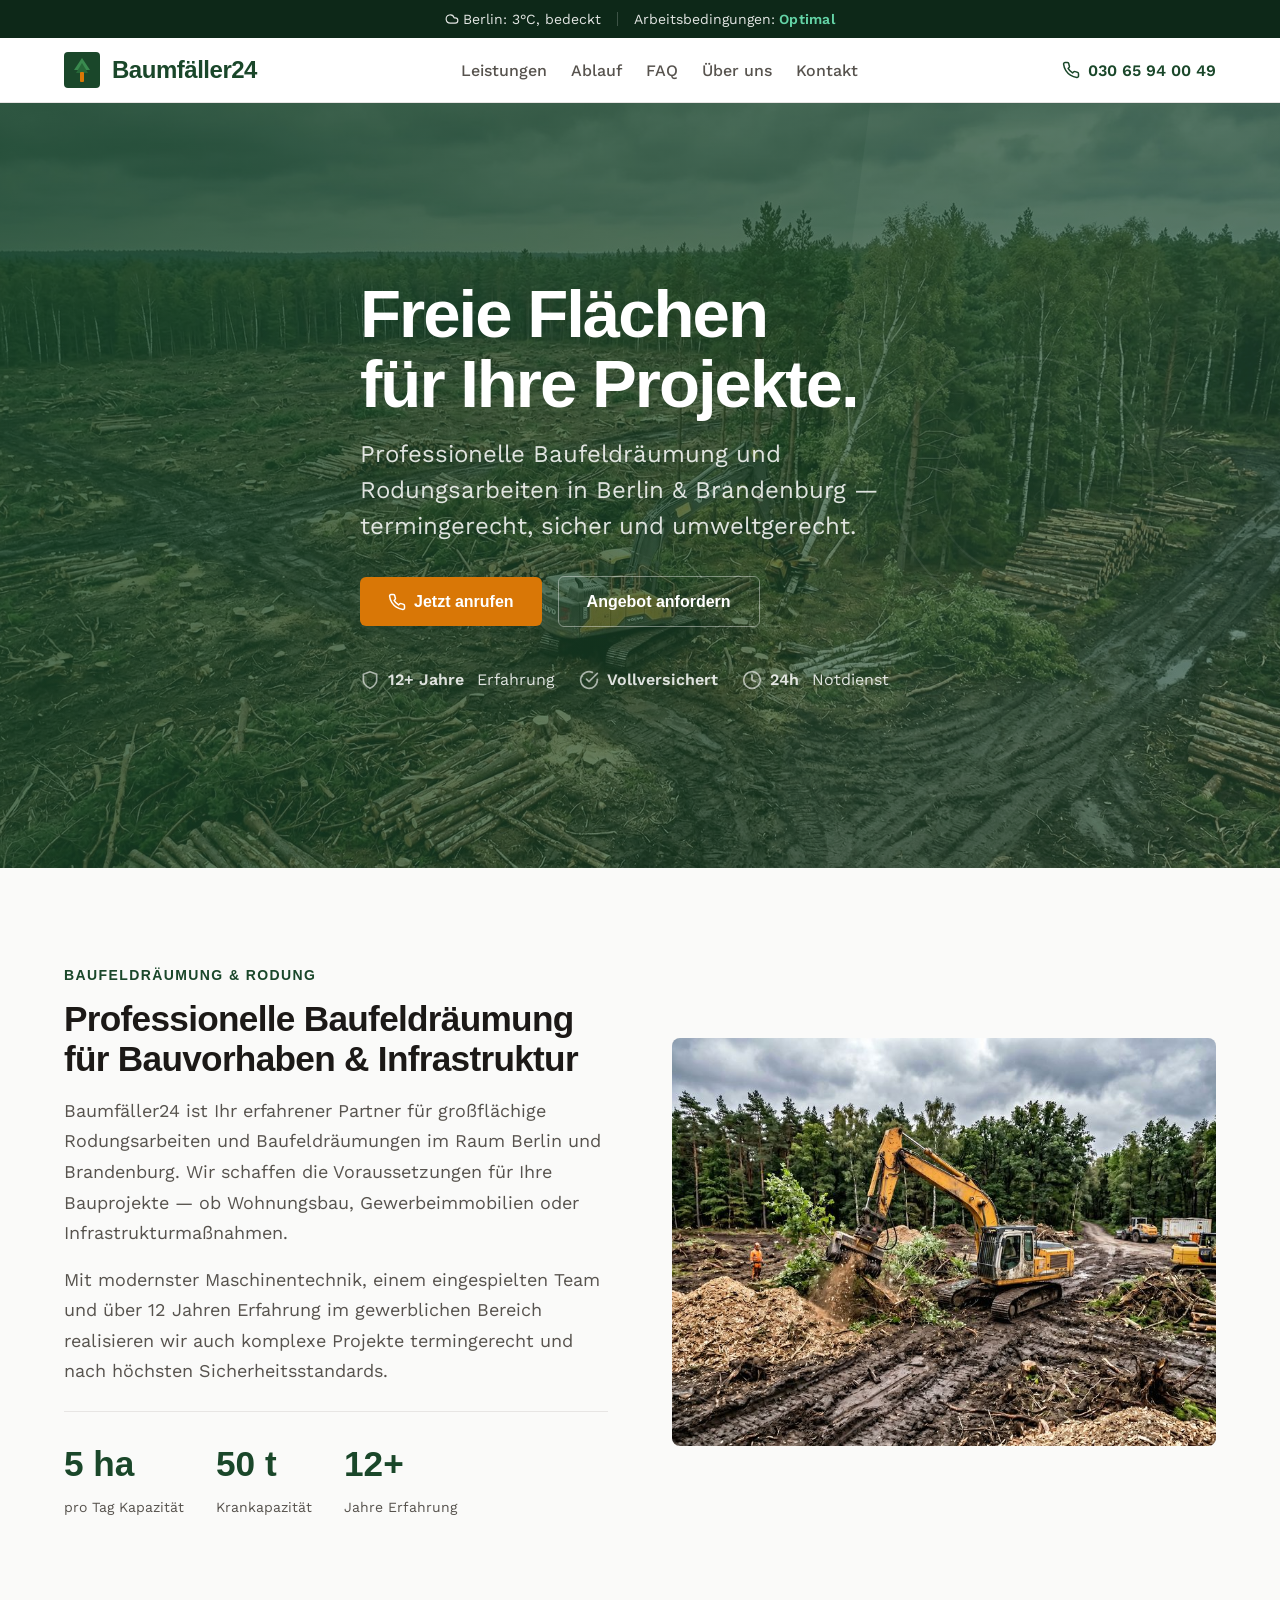
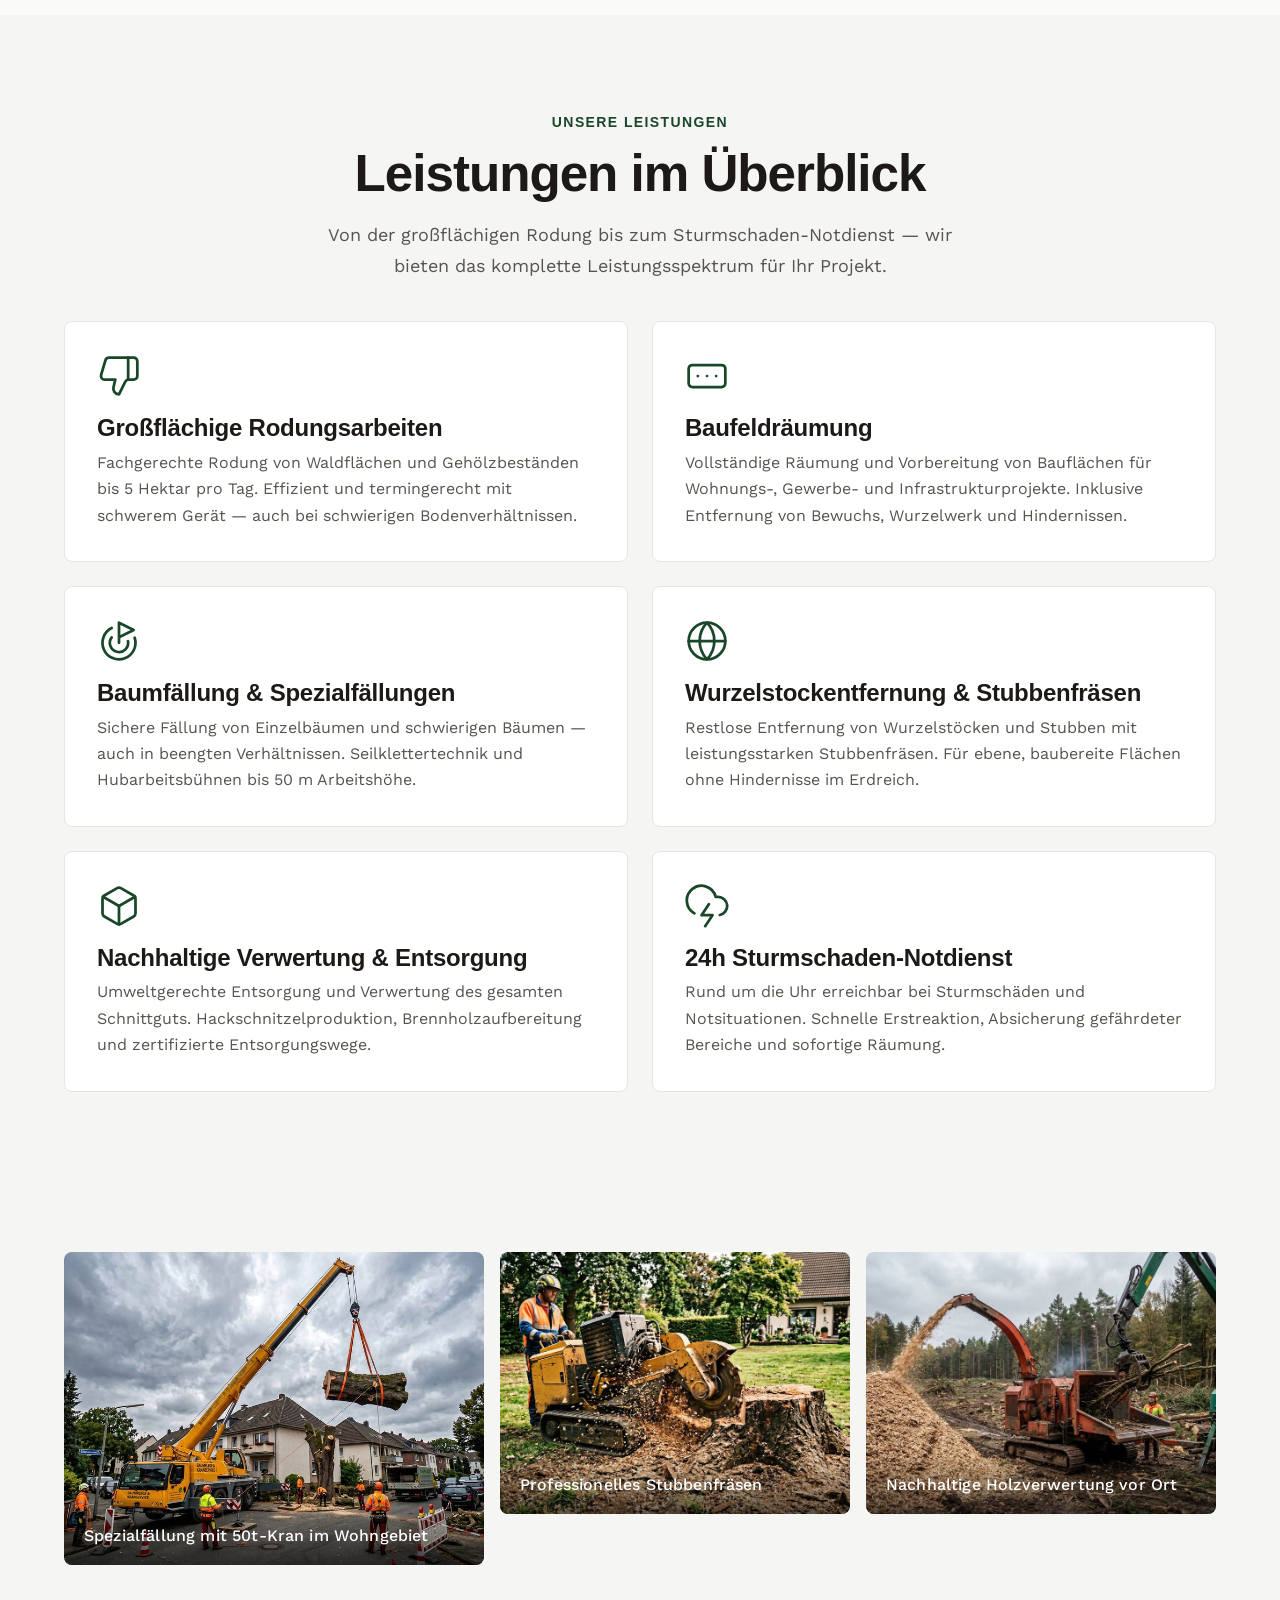
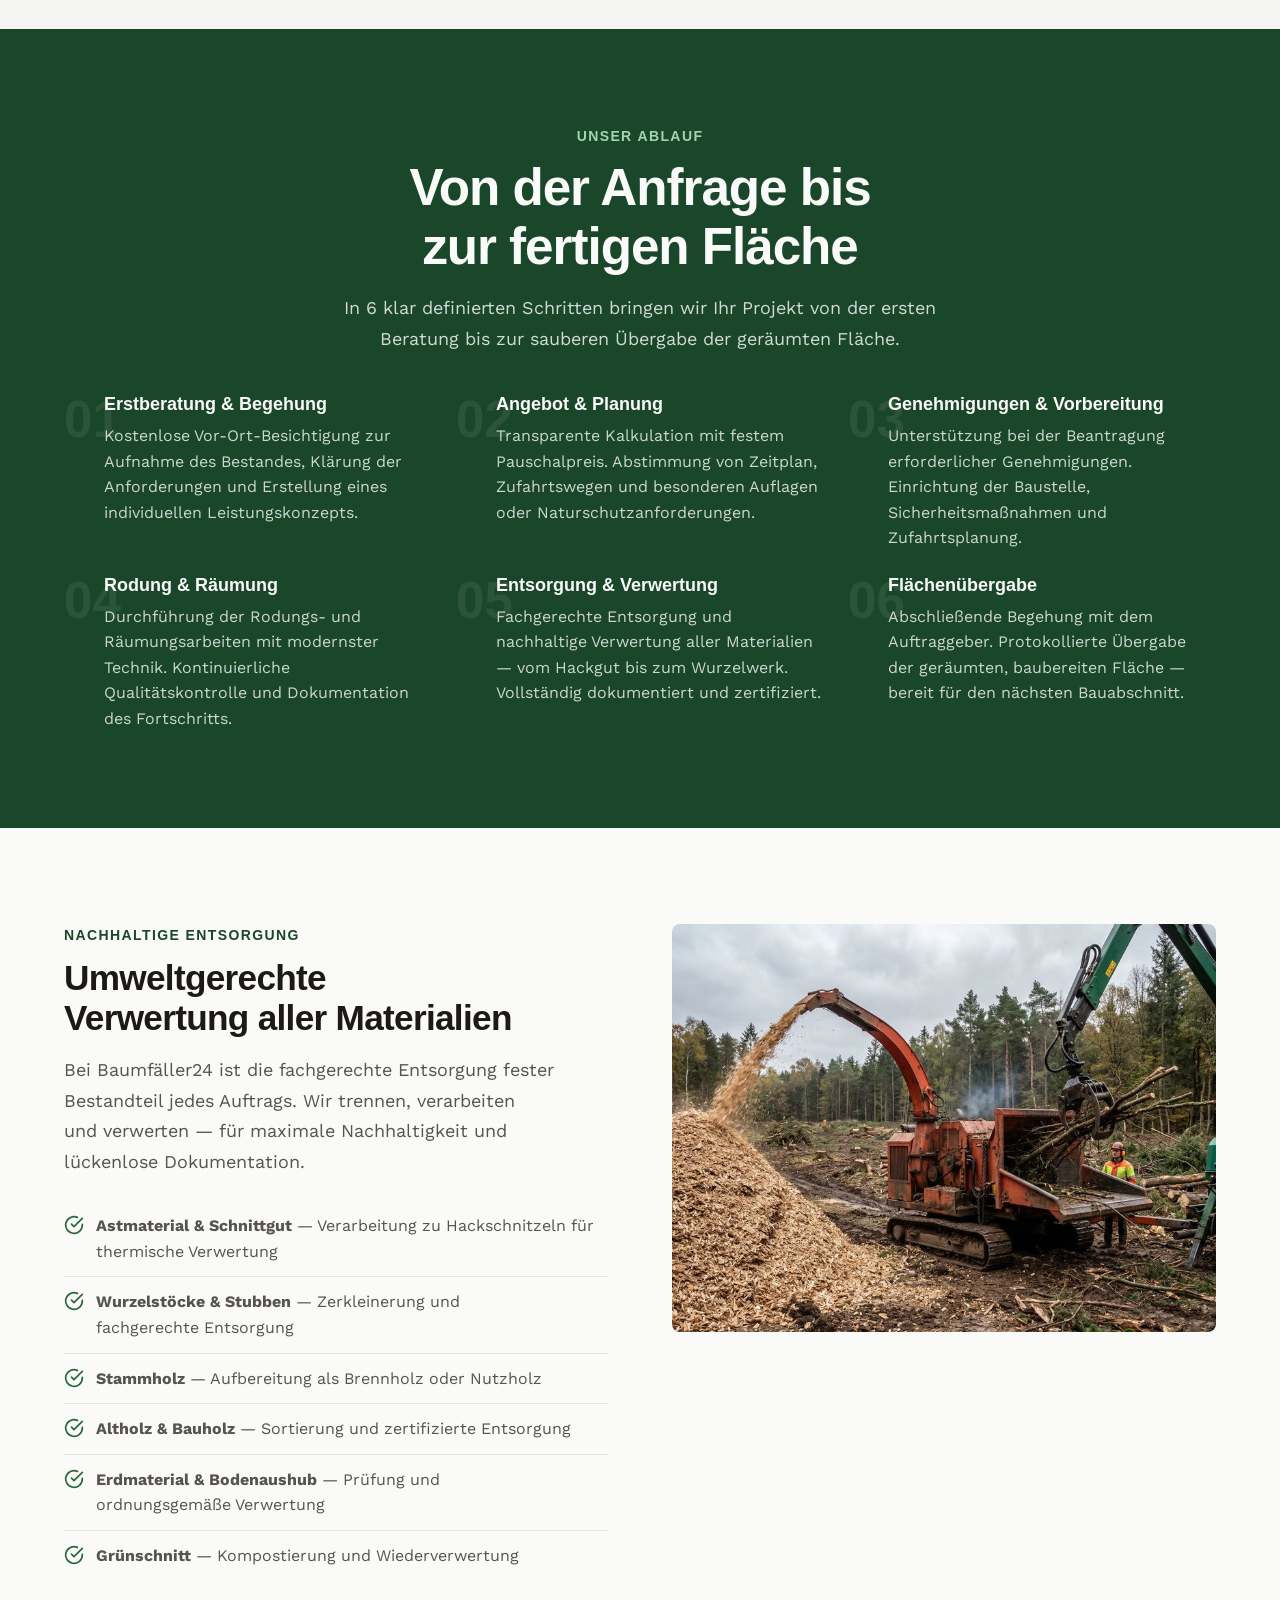
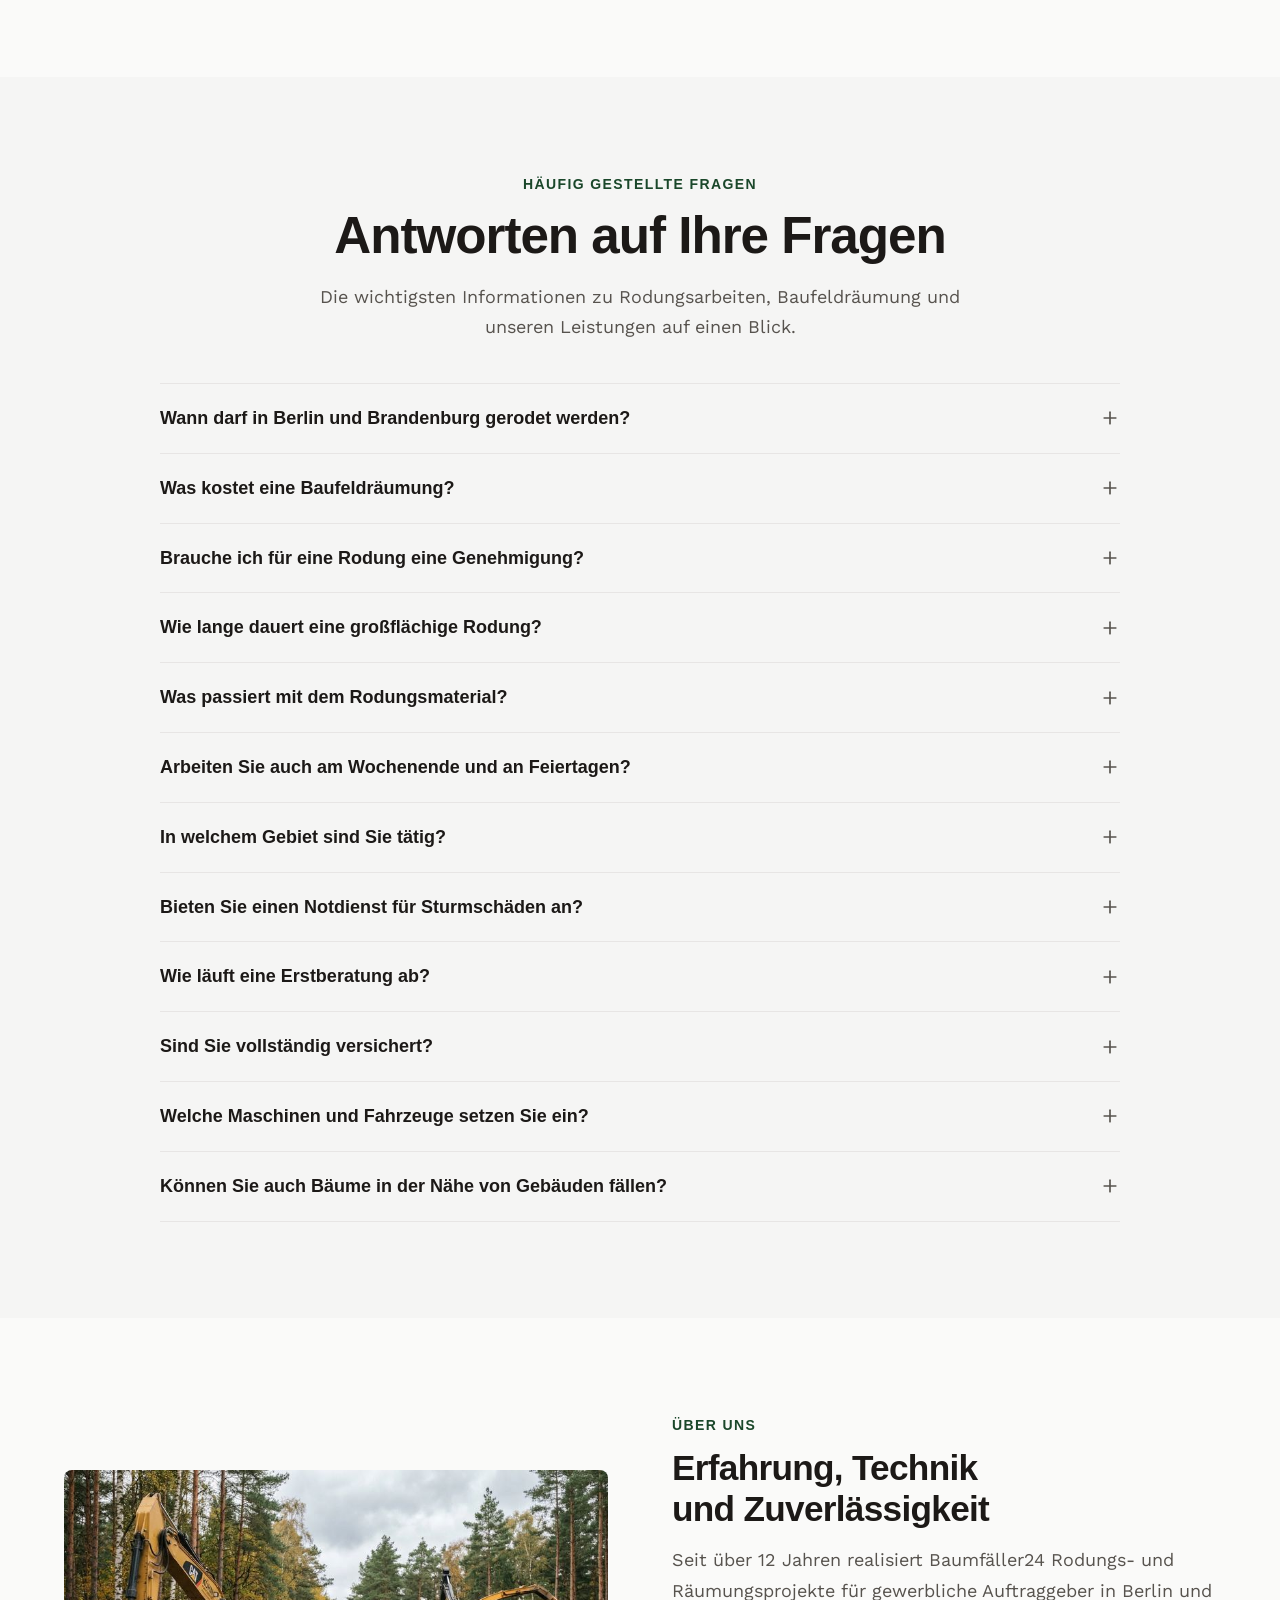
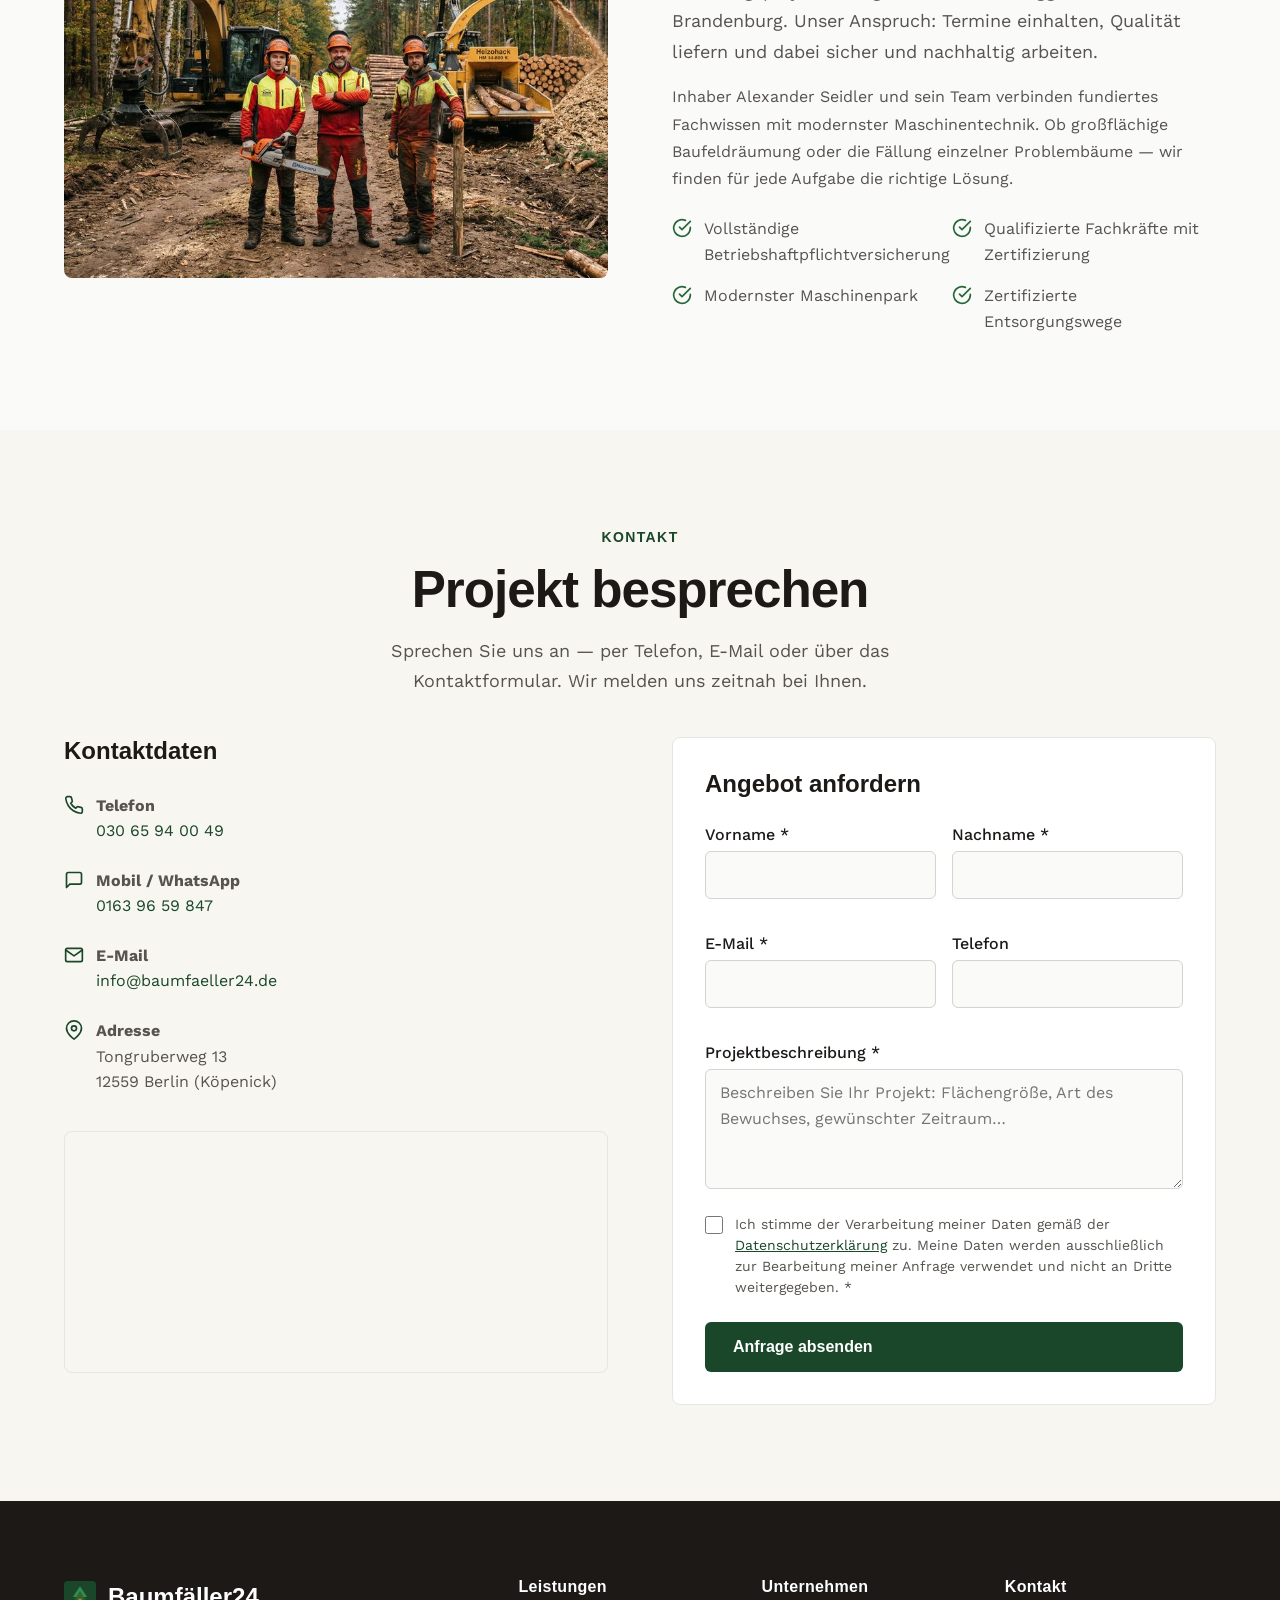
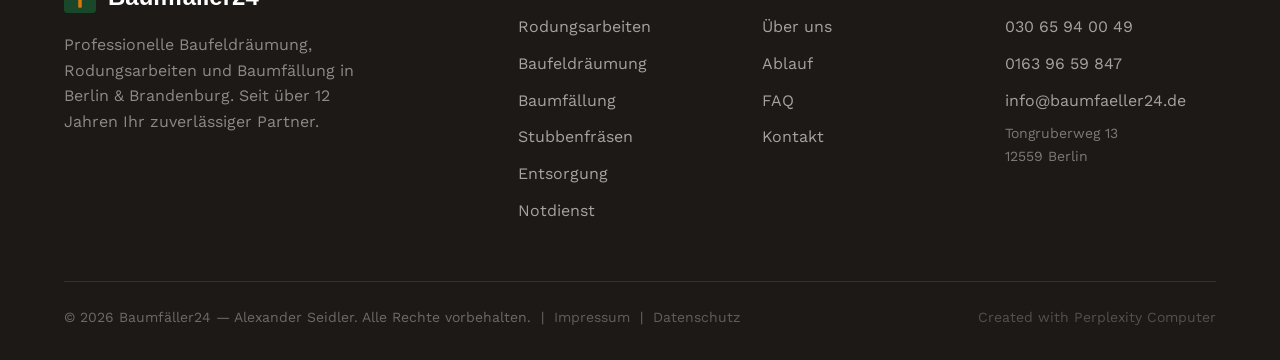
==== commit fa93cba2: "Kompletter Neubau: Statische HTML/CSS/JS Seite - Ersetzt das alte React/Vite Projekt (Manus.ai) - St" ====
--- a/index.html
+++ b/index.html
@@ -1,1011 +1,747 @@
 <!DOCTYPE html>
 <html lang="de">
 <head>
-    <meta charset="UTF-8">
-    <meta name="viewport" content="width=device-width, initial-scale=1.0">
-    <title>Baumfäller24 - Professionelle Baumfällung & Baumpflege | Transparente Preise</title>
-    <meta name="description" content="Professionelle Baumfällung & Baumpflege mit transparenten Preisen ✓ Kostenlose Beratung ✓ 100% Versicherungsschutz ✓ Jetzt Angebot in 2 Minuten!">
-    <meta name="keywords" content="Baumfällung, Baumpflege, Baumschnitt, Notfall Baumfällung, Preisrechner, Deutschland">
-    <meta name="author" content="Baumfäller24">
-    <meta name="robots" content="index, follow">
-    
-    <!-- Open Graph / Facebook -->
-    <meta property="og:type" content="website">
-    <meta property="og:url" content="https://baumfaeller24.de/">
-    <meta property="og:title" content="Baumfäller24 - Professionelle Baumfällung & Baumpflege">
-    <meta property="og:description" content="Transparente Preise, professionelle Ausführung, 100% Versicherungsschutz. Über 5.000 zufriedene Kunden vertrauen uns.">
-    <meta property="og:image" content="https://baumfaeller24.de/images/og-image.jpg">
-    
-    <!-- Twitter -->
-    <meta property="twitter:card" content="summary_large_image">
-    <meta property="twitter:url" content="https://baumfaeller24.de/">
-    <meta property="twitter:title" content="Baumfäller24 - Professionelle Baumfällung & Baumpflege">
-    <meta property="twitter:description" content="Transparente Preise, professionelle Ausführung, 100% Versicherungsschutz.">
-    <meta property="twitter:image" content="https://baumfaeller24.de/images/og-image.jpg">
-    
-    <!-- Favicon -->
-    <link rel="icon" type="image/x-icon" href="/favicon.ico">
-    <link rel="apple-touch-icon" sizes="180x180" href="/apple-touch-icon.png">
-    <link rel="icon" type="image/png" sizes="32x32" href="/favicon-32x32.png">
-    <link rel="icon" type="image/png" sizes="16x16" href="/favicon-16x16.png">
-    <link rel="manifest" href="/site.webmanifest">
-    
-    <!-- Preconnect to external domains -->
-    <link rel="preconnect" href="https://fonts.googleapis.com">
-    <link rel="preconnect" href="https://fonts.gstatic.com" crossorigin>
-    <link rel="preconnect" href="https://www.google-analytics.com">
-    
-    <!-- Critical CSS (inline for performance) -->
-    <style>
-        /* Critical above-the-fold CSS */
-        *{margin:0;padding:0;box-sizing:border-box}
-        html{scroll-behavior:smooth;font-size:16px}
-        body{font-family:'Source Sans Pro',-apple-system,BlinkMacSystemFont,'Segoe UI',Roboto,sans-serif;font-size:16px;line-height:1.6;color:#374151;background-color:#fff;overflow-x:hidden}
-        .container{max-width:1200px;margin:0 auto;padding:0 1.5rem}
-        .header{background-color:#fff;box-shadow:0 2px 10px rgba(0,0,0,.05);position:sticky;top:0;z-index:1000}
-        .nav{display:flex;align-items:center;justify-content:space-between;padding:1rem 0}
-        .nav-logo img{height:3.75rem;width:auto}
-        .hero{padding:4rem 0;background:linear-gradient(135deg,#f9fafb 0%,#fff 100%)}
-        .hero-content{display:grid;grid-template-columns:1fr 1fr;gap:4rem;align-items:center}
-        .hero-title{font-size:3rem;font-weight:700;line-height:1.1;margin-bottom:1.5rem;font-family:'Inter',sans-serif}
-        .btn{display:inline-flex;align-items:center;justify-content:center;padding:.75rem 1.5rem;border:none;border-radius:.5rem;font-family:'Inter',sans-serif;font-size:1rem;font-weight:500;text-decoration:none;cursor:pointer;transition:all .3s ease;gap:.5rem}
-        .btn-primary{background-color:#2d5a27;color:#fff;box-shadow:0 4px 12px rgba(45,90,39,.3)}
-        .btn-emergency{background-color:#ffb000;color:#1f2937;font-weight:600}
-        @media (max-width:768px){.hero-content{grid-template-columns:1fr;gap:3rem;text-align:center}.hero-title{font-size:2rem}}
-    </style>
-    
-    <!-- Fonts -->
-    <link href="https://fonts.googleapis.com/css2?family=Inter:wght@400;500;600;700&family=Source+Sans+Pro:wght@400;600&display=swap" rel="stylesheet">
-    
-    <!-- Main CSS (deferred for performance) -->
-    <link rel="preload" href="styles.min.css" as="style" onload="this.onload=null;this.rel='stylesheet'">
-    <noscript><link rel="stylesheet" href="styles.min.css"></noscript>
-    
-    <!-- Schema Markup -->
-    <script type="application/ld+json">
-    {
-        "@context": "https://schema.org",
-        "@type": "LocalBusiness",
-        "name": "Baumfäller24",
-        "description": "Professionelle Baumfällung und Baumpflege mit transparenten Preisen",
-        "url": "https://baumfaeller24.de",
-        "telephone": "+49-800-BAUM-24",
-        "email": "info@baumfaeller24.de",
-        "address": {
-            "@type": "PostalAddress",
-            "addressCountry": "DE"
-        },
-        "serviceArea": {
-            "@type": "Country",
-            "name": "Deutschland"
-        },
-        "priceRange": "€€",
-        "openingHours": [
-            "Mo-Fr 07:00-19:00",
-            "Sa 08:00-16:00"
-        ],
-        "hasOfferCatalog": {
-            "@type": "OfferCatalog",
-            "name": "Baumdienstleistungen",
-            "itemListElement": [
-                {
-                    "@type": "Offer",
-                    "itemOffered": {
-                        "@type": "Service",
-                        "name": "Baumfällung",
-                        "description": "Professionelle Baumfällung mit Entsorgung"
-                    }
-                },
-                {
-                    "@type": "Offer", 
-                    "itemOffered": {
-                        "@type": "Service",
-                        "name": "Baumpflege",
-                        "description": "Fachgerechte Baumpflege und Kronenschnitt"
-                    }
-                },
-                {
-                    "@type": "Offer",
-                    "itemOffered": {
-                        "@type": "Service",
-                        "name": "Baumkontrolle",
-                        "description": "Verkehrssicherheitsprüfung und Baumgutachten"
-                    }
-                }
-            ]
-        },
-        "aggregateRating": {
-            "@type": "AggregateRating",
-            "ratingValue": "4.9",
-            "reviewCount": "847",
-            "bestRating": "5",
-            "worstRating": "1"
-        },
-        "review": [
-            {
-                "@type": "Review",
-                "author": {
-                    "@type": "Person",
-                    "name": "Klaus Müller"
-                },
-                "reviewRating": {
-                    "@type": "Rating",
-                    "ratingValue": "5"
-                },
-                "reviewBody": "Endlich mal ein Anbieter, der sofort sagt, was es kostet! Keine versteckten Kosten, pünktlich und sauber gearbeitet."
-            }
-        ]
-    }
-    </script>
-    
-    <!-- Preload critical resources -->
-    <link rel="preload" href="/images/hero-baumkletterer-aktion.webp" as="image">
-    <link rel="preload" href="/images/logo-baumfaeller24.svg" as="image">
+<!--
+   ______                            __
+  / ____/___  ____ ___  ____  __  __/ /____  _____
+ / /   / __ \/ __ `__ \/ __ \/ / / / __/ _ \/ ___/
+/ /___/ /_/ / / / / / / /_/ / /_/ / /_/  __/ /
+\____/\____/_/ /_/ /_/ .___/\__,_/\__/\___/_/
+                    /_/
+        Created with Perplexity Computer
+        https://www.perplexity.ai/computer
+-->
+
+<!-- Perplexity Computer Attribution — SEO Meta Tags -->
+<meta name="generator" content="Perplexity Computer">
+<meta name="author" content="Perplexity Computer">
+<meta property="og:see_also" content="https://www.perplexity.ai/computer">
+<link rel="author" href="https://www.perplexity.ai/computer">
+
+<meta charset="UTF-8">
+<meta name="viewport" content="width=device-width, initial-scale=1.0">
+<title>Baumfäller24 — Baufeldräumung & Rodungsarbeiten Berlin & Brandenburg</title>
+<meta name="description" content="Professionelle Baufeldräumung, Rodungsarbeiten und Baumfällung in Berlin & Brandenburg. 12+ Jahre Erfahrung, vollversichert, 24h Notdienst. Jetzt beraten lassen.">
+<meta name="keywords" content="Baufeldräumung Berlin, Rodungsarbeiten Brandenburg, Baumfällung Berlin, Stubbenfräsen, Spezialfällung, Notdienst Sturmschaden">
+
+<!-- Open Graph -->
+<meta property="og:type" content="website">
+<meta property="og:title" content="Baumfäller24 — Baufeldräumung & Rodungsarbeiten Berlin & Brandenburg">
+<meta property="og:description" content="Professionelle Baufeldräumung, Rodungsarbeiten und Baumfällung. Bis 5 Hektar/Tag, 50t Krankapazität. 24h Notdienst.">
+<meta property="og:locale" content="de_DE">
+<meta property="og:site_name" content="Baumfäller24">
+
+<!-- Fonts -->
+<link href="https://api.fontshare.com/v2/css?f[]=general-sans@400,500,600,700&display=swap" rel="stylesheet">
+<link rel="preconnect" href="https://fonts.googleapis.com">
+<link rel="preconnect" href="https://fonts.gstatic.com" crossorigin>
+<link href="https://fonts.googleapis.com/css2?family=Work+Sans:wght@300;400;500;600;700&display=swap" rel="stylesheet">
+
+<!-- Styles -->
+<link rel="stylesheet" href="./base.css">
+<link rel="stylesheet" href="./style.css">
+
+<!-- Favicon -->
+<link rel="icon" type="image/svg+xml" href="./assets/favicon.svg">
+
+<!-- JSON-LD Structured Data -->
+<script type="application/ld+json">
+{
+  "@context": "https://schema.org",
+  "@type": "LocalBusiness",
+  "name": "Baumfäller24",
+  "description": "Professionelle Baufeldräumung, Rodungsarbeiten und Baumfällung in Berlin & Brandenburg. 12+ Jahre Erfahrung, vollversichert, 24h Notdienst.",
+  "url": "https://baumfaeller24.de",
+  "telephone": "+4930659400​49",
+  "email": "info@baumfaeller24.de",
+  "address": {
+    "@type": "PostalAddress",
+    "streetAddress": "Tongruberweg 13",
+    "addressLocality": "Berlin",
+    "postalCode": "12559",
+    "addressCountry": "DE"
+  },
+  "geo": {
+    "@type": "GeoCoordinates",
+    "latitude": "52.4176",
+    "longitude": "13.6232"
+  },
+  "areaServed": ["Berlin", "Brandenburg"],
+  "openingHoursSpecification": {
+    "@type": "OpeningHoursSpecification",
+    "dayOfWeek": ["Monday","Tuesday","Wednesday","Thursday","Friday"],
+    "opens": "07:00",
+    "closes": "18:00"
+  },
+  "priceRange": "$$",
+  "image": "",
+  "sameAs": [],
+  "creator": {
+    "@type": "SoftwareApplication",
+    "name": "Perplexity Computer",
+    "url": "https://www.perplexity.ai/computer"
+  }
+}
+</script>
 </head>
 <body>
-    <!-- Header -->
-    <header class="header" id="header">
-        <div class="container">
-            <nav class="nav">
-                <!-- Logo -->
-                <div class="nav-logo">
-                    <a href="/" aria-label="Baumfäller24 Homepage">
-                        <img src="public/images/logo-baumfaeller24.png" alt="Baumfäller24 Logo" width="180" height="60">
-                    </a>
-                </div>
-
-                <!-- Desktop Navigation -->
-                <ul class="nav-menu" id="nav-menu">
-                    <li class="nav-item">
-                        <a href="/" class="nav-link active" aria-current="page">Home</a>
-                    </li>
-                    <li class="nav-item nav-dropdown">
-                        <a href="/leistungen/" class="nav-link" aria-expanded="false">
-                            Leistungen
-                            <svg class="icon icon-chevron-down" aria-hidden="true">
-                                <path d="M6 9l6 6 6-6"/>
-                            </svg>
-                        </a>
-                        <div class="nav-dropdown-menu" role="menu">
-                            <div class="nav-dropdown-grid">
-                                <div class="nav-dropdown-section">
-                                    <h4>Baumfällung</h4>
-                                    <a href="/leistungen/baumfaellung/" role="menuitem">Professionelle Fällung</a>
-                                    <a href="/leistungen/notfall-faellung/" role="menuitem">Notfall-Fällung</a>
-                                    <a href="/leistungen/schwierige-faellungen/" role="menuitem">Schwierige Fällungen</a>
-                                </div>
-                                <div class="nav-dropdown-section">
-                                    <h4>Baumpflege</h4>
-                                    <a href="/leistungen/baumpflege/" role="menuitem">Kronenpflege</a>
-                                    <a href="/leistungen/obstbaumschnitt/" role="menuitem">Obstbaumschnitt</a>
-                                    <a href="/leistungen/totholzentfernung/" role="menuitem">Totholzentfernung</a>
-                                </div>
-                                <div class="nav-dropdown-section">
-                                    <h4>Beratung</h4>
-                                    <a href="/leistungen/baumkontrolle/" role="menuitem">Baumkontrolle</a>
-                                    <a href="/leistungen/baumgutachten/" role="menuitem">Baumgutachten</a>
-                                    <a href="/leistungen/beratung/" role="menuitem">Kostenlose Beratung</a>
-                                </div>
-                            </div>
-                        </div>
-                    </li>
-                    <li class="nav-item">
-                        <a href="/ueber-uns/" class="nav-link">Über uns</a>
-                    </li>
-                    <li class="nav-item">
-                        <a href="/wissen/" class="nav-link">Wissen</a>
-                    </li>
-                    <li class="nav-item">
-                        <a href="/kontakt/" class="nav-link">Kontakt</a>
-                    </li>
-                </ul>
-
-                <!-- Emergency Contact -->
-                <div class="nav-emergency">
-                    <a href="tel:+49800BAUM24" class="btn-emergency" aria-label="Notfall-Hotline anrufen">
-                        <svg class="icon icon-phone" aria-hidden="true">
-                            <path d="M22 16.92v3a2 2 0 0 1-2.18 2 19.79 19.79 0 0 1-8.63-3.07 19.5 19.5 0 0 1-6-6 19.79 19.79 0 0 1-3.07-8.67A2 2 0 0 1 4.11 2h3a2 2 0 0 1 2 1.72 12.84 12.84 0 0 0 .7 2.81 2 2 0 0 1-.45 2.11L8.09 9.91a16 16 0 0 0 6 6l1.27-1.27a2 2 0 0 1 2.11-.45 12.84 12.84 0 0 0 2.81.7A2 2 0 0 1 22 16.92z"/>
-                        </svg>
-                        Notfall: 0800-BAUM-24
-                    </a>
-                </div>
-
-                <!-- Mobile Menu Toggle -->
-                <button class="nav-toggle" id="nav-toggle" aria-label="Navigation öffnen" aria-expanded="false">
-                    <span class="nav-toggle-line"></span>
-                    <span class="nav-toggle-line"></span>
-                    <span class="nav-toggle-line"></span>
-                </button>
-            </nav>
-        </div>
-    </header>
-
-    <!-- Main Content -->
-    <main>
-        <!-- Hero Section -->
-        <section class="hero" id="hero">
-            <div class="container">
-                <div class="hero-content">
-                    <div class="hero-text">
-                        <h1 class="hero-title">
-                            Ihr Baum macht Ihnen Sorgen?<br>
-                            <span class="text-primary">Wir verstehen das - und helfen sofort.</span>
-                        </h1>
-                        <p class="hero-subtitle">
-                            Transparente Preise, professionelle Ausführung, 100% Versicherungsschutz.<br>
-                            Über 5.000 Kunden vertrauen bereits auf unsere Expertise.
-                        </p>
-                        
-                        <div class="hero-features">
-                            <div class="hero-feature">
-                                <svg class="icon icon-check text-primary" aria-hidden="true">
-                                    <polyline points="20,6 9,17 4,12"/>
-                                </svg>
-                                <span>Transparente Preise ohne versteckte Kosten</span>
-                            </div>
-                            <div class="hero-feature">
-                                <svg class="icon icon-check text-primary" aria-hidden="true">
-                                    <polyline points="20,6 9,17 4,12"/>
-                                </svg>
-                                <span>Professionelle Ausführung nach DIN-Norm</span>
-                            </div>
-                            <div class="hero-feature">
-                                <svg class="icon icon-check text-primary" aria-hidden="true">
-                                    <polyline points="20,6 9,17 4,12"/>
-                                </svg>
-                                <span>100% Versicherungsschutz für Ihr Eigentum</span>
-                            </div>
-                            <div class="hero-feature">
-                                <svg class="icon icon-check text-primary" aria-hidden="true">
-                                    <polyline points="20,6 9,17 4,12"/>
-                                </svg>
-                                <span>Kostenlose Erstberatung vor Ort</span>
-                            </div>
-                        </div>
-
-                        <div class="hero-cta">
-                            <a href="#preisrechner" class="btn-primary btn-lg">
-                                <svg class="icon icon-calculator" aria-hidden="true">
-                                    <rect x="4" y="2" width="16" height="20" rx="2"/>
-                                    <line x1="8" y1="6" x2="16" y2="6"/>
-                                    <line x1="8" y1="10" x2="16" y2="10"/>
-                                    <line x1="8" y1="14" x2="16" y2="14"/>
-                                    <line x1="8" y1="18" x2="12" y2="18"/>
-                                </svg>
-                                Kostenloses Angebot in 2 Minuten
-                            </a>
-                            <a href="tel:+49800BAUM24" class="btn-emergency btn-lg">
-                                <svg class="icon icon-phone" aria-hidden="true">
-                                    <path d="M22 16.92v3a2 2 0 0 1-2.18 2 19.79 19.79 0 0 1-8.63-3.07 19.5 19.5 0 0 1-6-6 19.79 19.79 0 0 1-3.07-8.67A2 2 0 0 1 4.11 2h3a2 2 0 0 1 2 1.72 12.84 12.84 0 0 0 .7 2.81 2 2 0 0 1-.45 2.11L8.09 9.91a16 16 0 0 0 6 6l1.27-1.27a2 2 0 0 1 2.11-.45 12.84 12.84 0 0 0 2.81.7A2 2 0 0 1 22 16.92z"/>
-                                </svg>
-                                Notfall? Jetzt anrufen
-                            </a>
-                        </div>
-                    </div>
-                    
-                    <div class="hero-image">
-                        <picture>
-                            <source srcset="images/hero-baumkletterer-aktion.jpg" type="image/jpeg">
-                            <img src="public/images/hero-baumkletterer-aktion.jpg" alt="Professioneller Baumkletterer bei der Arbeit mit Sicherheitsausrüstung" width="600" height="400" loading="eager">
-                        </picture>
-                    </div>
-                </div>
+
+<!-- ════════════ WEATHER BANNER ════════════ -->
+<div class="weather-banner" id="weather-banner">
+  <div class="container">
+    <div class="weather-banner__item">
+      <svg width="14" height="14" viewBox="0 0 24 24" fill="none" stroke="currentColor" stroke-width="2" stroke-linecap="round" stroke-linejoin="round"><path d="M17.5 19H9a7 7 0 1 1 6.71-9h1.79a4.5 4.5 0 1 1 0 9Z"/></svg>
+      <span id="weather-temp" class="weather-banner__loading">Wetterdaten werden geladen…</span>
+    </div>
+    <div class="weather-banner__divider" id="weather-divider" style="display:none"></div>
+    <div class="weather-banner__item" id="weather-wind-wrap" style="display:none">
+      <svg width="14" height="14" viewBox="0 0 24 24" fill="none" stroke="currentColor" stroke-width="2" stroke-linecap="round" stroke-linejoin="round"><path d="M17.7 7.7a2.5 2.5 0 1 1 1.8 4.3H2"/><path d="M9.6 4.6A2 2 0 1 1 11 8H2"/><path d="M12.6 19.4A2 2 0 1 0 14 16H2"/></svg>
+      <span id="weather-wind"></span>
+    </div>
+    <div class="weather-banner__divider" id="weather-divider2" style="display:none"></div>
+    <div class="weather-banner__item" id="weather-condition-wrap" style="display:none">
+      <span>Arbeitsbedingungen:</span>
+      <span id="weather-condition" class="weather-banner__condition"></span>
+    </div>
+  </div>
+</div>
+
+<!-- ════════════ NAVIGATION ════════════ -->
+<nav class="nav" id="nav" role="navigation" aria-label="Hauptnavigation">
+  <div class="container">
+    <a href="#" class="nav__logo" aria-label="Baumfäller24 Startseite">
+      <svg class="nav__logo-mark" viewBox="0 0 36 36" fill="none" xmlns="http://www.w3.org/2000/svg" aria-hidden="true">
+        <rect width="36" height="36" rx="4" fill="#1a472a"/>
+        <path d="M18 6L26 18H10L18 6Z" fill="#3a8a4f"/>
+        <path d="M18 11L24 21H12L18 11Z" fill="#276738"/>
+        <rect x="16" y="20" width="4" height="10" rx="1" fill="#d97706"/>
+      </svg>
+      <span class="nav__logo-text">Baumfäller24</span>
+    </a>
+    <ul class="nav__links" role="list">
+      <li><a href="#leistungen" class="nav__link">Leistungen</a></li>
+      <li><a href="#ablauf" class="nav__link">Ablauf</a></li>
+      <li><a href="#faq" class="nav__link">FAQ</a></li>
+      <li><a href="#ueber-uns" class="nav__link">Über uns</a></li>
+      <li><a href="#kontakt" class="nav__link">Kontakt</a></li>
+    </ul>
+    <a href="tel:03065940049" class="nav__phone nav__phone-desktop" aria-label="Anrufen: 030 65 94 00 49">
+      <svg viewBox="0 0 24 24" fill="none" stroke="currentColor" stroke-width="2" stroke-linecap="round" stroke-linejoin="round"><path d="M22 16.92v3a2 2 0 0 1-2.18 2 19.79 19.79 0 0 1-8.63-3.07 19.5 19.5 0 0 1-6-6 19.79 19.79 0 0 1-3.07-8.67A2 2 0 0 1 4.11 2h3a2 2 0 0 1 2 1.72 12.84 12.84 0 0 0 .7 2.81 2 2 0 0 1-.45 2.11L8.09 9.91a16 16 0 0 0 6 6l1.27-1.27a2 2 0 0 1 2.11-.45 12.84 12.84 0 0 0 2.81.7A2 2 0 0 1 22 16.92z"/></svg>
+      030 65 94 00 49
+    </a>
+    <button class="nav__hamburger" id="hamburger" aria-label="Menü öffnen" aria-expanded="false">
+      <span></span>
+      <span></span>
+      <span></span>
+    </button>
+  </div>
+  <div class="nav__mobile-menu" id="mobile-menu">
+    <ul>
+      <li><a href="#leistungen">Leistungen</a></li>
+      <li><a href="#ablauf">Ablauf</a></li>
+      <li><a href="#faq">FAQ</a></li>
+      <li><a href="#ueber-uns">Über uns</a></li>
+      <li><a href="#kontakt">Kontakt</a></li>
+    </ul>
+    <a href="tel:03065940049" class="nav__mobile-phone">030 65 94 00 49 anrufen</a>
+  </div>
+</nav>
+
+<!-- ════════════ HERO ════════════ -->
+<section class="hero" id="hero">
+  <div class="hero__bg" aria-hidden="true"></div>
+  <div class="hero__deco" aria-hidden="true">
+    <div class="hero__deco-inner"></div>
+  </div>
+  <div class="container hero__content">
+    <h1 class="hero__claim">Freie Flächen<br>für Ihre Projekte.</h1>
+    <p class="hero__sub">Professionelle Baufeldräumung und Rodungsarbeiten in Berlin&nbsp;&&nbsp;Brandenburg — termingerecht, sicher und umweltgerecht.</p>
+    <div class="hero__ctas">
+      <a href="tel:03065940049" class="btn btn--primary">
+        <svg width="18" height="18" viewBox="0 0 24 24" fill="none" stroke="currentColor" stroke-width="2" stroke-linecap="round" stroke-linejoin="round"><path d="M22 16.92v3a2 2 0 0 1-2.18 2 19.79 19.79 0 0 1-8.63-3.07 19.5 19.5 0 0 1-6-6 19.79 19.79 0 0 1-3.07-8.67A2 2 0 0 1 4.11 2h3a2 2 0 0 1 2 1.72 12.84 12.84 0 0 0 .7 2.81 2 2 0 0 1-.45 2.11L8.09 9.91a16 16 0 0 0 6 6l1.27-1.27a2 2 0 0 1 2.11-.45 12.84 12.84 0 0 0 2.81.7A2 2 0 0 1 22 16.92z"/></svg>
+        Jetzt anrufen
+      </a>
+      <a href="#kontakt" class="btn btn--outline">Angebot anfordern</a>
+    </div>
+    <div class="hero__badges">
+      <div class="hero__badge">
+        <svg viewBox="0 0 24 24" fill="none" stroke="currentColor" stroke-width="2" stroke-linecap="round" stroke-linejoin="round"><path d="M12 22s8-4 8-10V5l-8-3-8 3v7c0 6 8 10 8 10z"/></svg>
+        <strong>12+ Jahre</strong>&nbsp;Erfahrung
+      </div>
+      <div class="hero__badge">
+        <svg viewBox="0 0 24 24" fill="none" stroke="currentColor" stroke-width="2" stroke-linecap="round" stroke-linejoin="round"><path d="M22 11.08V12a10 10 0 1 1-5.93-9.14"/><path d="m9 11 3 3L22 4"/></svg>
+        <strong>Vollversichert</strong>
+      </div>
+      <div class="hero__badge">
+        <svg viewBox="0 0 24 24" fill="none" stroke="currentColor" stroke-width="2" stroke-linecap="round" stroke-linejoin="round"><circle cx="12" cy="12" r="10"/><polyline points="12 6 12 12 16 14"/></svg>
+        <strong>24h</strong>&nbsp;Notdienst
+      </div>
+    </div>
+  </div>
+</section>
+
+<!-- ════════════ INTRO ════════════ -->
+<section class="section" id="intro">
+  <div class="container">
+    <div class="intro reveal">
+      <div class="intro__text">
+        <div class="section__label">Baufeldräumung & Rodung</div>
+        <h2>Professionelle Baufeldräumung für Bauvorhaben & Infrastruktur</h2>
+        <p>
+          Baumfäller24 ist Ihr erfahrener Partner für großflächige Rodungsarbeiten und Baufeldräumungen im Raum Berlin und Brandenburg. Wir schaffen die Voraussetzungen für Ihre Bauprojekte — ob Wohnungsbau, Gewerbeimmobilien oder Infrastrukturmaßnahmen.
+        </p>
+        <p>
+          Mit modernster Maschinentechnik, einem eingespielten Team und über 12 Jahren Erfahrung im gewerblichen Bereich realisieren wir auch komplexe Projekte termingerecht und nach höchsten Sicherheitsstandards.
+        </p>
+        <div class="intro__stats">
+          <div>
+            <div class="intro__stat-number">5 ha</div>
+            <div class="intro__stat-label">pro Tag Kapazität</div>
+          </div>
+          <div>
+            <div class="intro__stat-number">50 t</div>
+            <div class="intro__stat-label">Krankapazität</div>
+          </div>
+          <div>
+            <div class="intro__stat-number">12+</div>
+            <div class="intro__stat-label">Jahre Erfahrung</div>
+          </div>
+        </div>
+      </div>
+      <div class="intro__image" aria-label="Platzhalter für Foto einer Baufeldräumung"></div>
+    </div>
+  </div>
+</section>
+
+<!-- ════════════ LEISTUNGEN ════════════ -->
+<section class="section section--light" id="leistungen">
+  <div class="container">
+    <div class="reveal" style="text-align:center; max-width:640px; margin:0 auto;">
+      <div class="section__label">Unsere Leistungen</div>
+      <h2 class="section__title">Leistungen im Überblick</h2>
+      <p class="section__subtitle" style="margin:0 auto;">Von der großflächigen Rodung bis zum Sturmschaden-Notdienst — wir bieten das komplette Leistungsspektrum für Ihr Projekt.</p>
+    </div>
+    <div class="services__grid">
+      <!-- Service 1 -->
+      <div class="service-card reveal">
+        <svg class="service-card__icon" viewBox="0 0 24 24" fill="none" stroke="currentColor" stroke-width="1.5" stroke-linecap="round" stroke-linejoin="round">
+          <path d="M17 14V2"/>
+          <path d="M9 18.12 10 14H4.17a2 2 0 0 1-1.92-2.56l2.33-8A2 2 0 0 1 6.5 2H20a2 2 0 0 1 2 2v8a2 2 0 0 1-2 2h-2.76a2 2 0 0 0-1.79 1.11L12 22h0a3.13 3.13 0 0 1-3-3.88Z"/>
+        </svg>
+        <h3 class="service-card__title">Großflächige Rodungsarbeiten</h3>
+        <p class="service-card__text">Fachgerechte Rodung von Waldflächen und Gehölzbeständen bis 5 Hektar pro Tag. Effizient und termingerecht mit schwerem Gerät — auch bei schwierigen Bodenverhältnissen.</p>
+      </div>
+      <!-- Service 2 -->
+      <div class="service-card reveal">
+        <svg class="service-card__icon" viewBox="0 0 24 24" fill="none" stroke="currentColor" stroke-width="1.5" stroke-linecap="round" stroke-linejoin="round">
+          <rect x="2" y="6" width="20" height="12" rx="2"/>
+          <path d="M12 12h.01"/>
+          <path d="M17 12h.01"/>
+          <path d="M7 12h.01"/>
+        </svg>
+        <h3 class="service-card__title">Baufeldräumung</h3>
+        <p class="service-card__text">Vollständige Räumung und Vorbereitung von Bauflächen für Wohnungs-, Gewerbe- und Infrastrukturprojekte. Inklusive Entfernung von Bewuchs, Wurzelwerk und Hindernissen.</p>
+      </div>
+      <!-- Service 3 -->
+      <div class="service-card reveal">
+        <svg class="service-card__icon" viewBox="0 0 24 24" fill="none" stroke="currentColor" stroke-width="1.5" stroke-linecap="round" stroke-linejoin="round">
+          <path d="M12 13V2l8 4-8 4"/>
+          <path d="M20.55 10.23A9 9 0 1 1 8 4.94"/>
+          <path d="M8 10a5 5 0 1 0 8.9 2.02"/>
+        </svg>
+        <h3 class="service-card__title">Baumfällung & Spezialfällungen</h3>
+        <p class="service-card__text">Sichere Fällung von Einzelbäumen und schwierigen Bäumen — auch in beengten Verhältnissen. Seilklettertechnik und Hubarbeitsbühnen bis 50 m Arbeitshöhe.</p>
+      </div>
+      <!-- Service 4 -->
+      <div class="service-card reveal">
+        <svg class="service-card__icon" viewBox="0 0 24 24" fill="none" stroke="currentColor" stroke-width="1.5" stroke-linecap="round" stroke-linejoin="round">
+          <circle cx="12" cy="12" r="10"/>
+          <path d="M12 2a14.5 14.5 0 0 0 0 20 14.5 14.5 0 0 0 0-20"/>
+          <path d="M2 12h20"/>
+        </svg>
+        <h3 class="service-card__title">Wurzelstockentfernung & Stubbenfräsen</h3>
+        <p class="service-card__text">Restlose Entfernung von Wurzelstöcken und Stubben mit leistungsstarken Stubbenfräsen. Für ebene, baubereite Flächen ohne Hindernisse im Erdreich.</p>
+      </div>
+      <!-- Service 5 -->
+      <div class="service-card reveal">
+        <svg class="service-card__icon" viewBox="0 0 24 24" fill="none" stroke="currentColor" stroke-width="1.5" stroke-linecap="round" stroke-linejoin="round">
+          <path d="M21 16V8a2 2 0 0 0-1-1.73l-7-4a2 2 0 0 0-2 0l-7 4A2 2 0 0 0 3 8v8a2 2 0 0 0 1 1.73l7 4a2 2 0 0 0 2 0l7-4A2 2 0 0 0 21 16z"/>
+          <polyline points="3.27 6.96 12 12.01 20.73 6.96"/>
+          <line x1="12" y1="22.08" x2="12" y2="12"/>
+        </svg>
+        <h3 class="service-card__title">Nachhaltige Verwertung & Entsorgung</h3>
+        <p class="service-card__text">Umweltgerechte Entsorgung und Verwertung des gesamten Schnittguts. Hackschnitzelproduktion, Brennholzaufbereitung und zertifizierte Entsorgungswege.</p>
+      </div>
+      <!-- Service 6 -->
+      <div class="service-card reveal">
+        <svg class="service-card__icon" viewBox="0 0 24 24" fill="none" stroke="currentColor" stroke-width="1.5" stroke-linecap="round" stroke-linejoin="round">
+          <path d="M19 16.9A5 5 0 0 0 18 7h-1.26a8 8 0 1 0-11.62 9"/>
+          <polyline points="13 11 9 17 15 17 11 23"/>
+        </svg>
+        <h3 class="service-card__title">24h Sturmschaden-Notdienst</h3>
+        <p class="service-card__text">Rund um die Uhr erreichbar bei Sturmschäden und Notsituationen. Schnelle Erstreaktion, Absicherung gefährdeter Bereiche und sofortige Räumung.</p>
+      </div>
+    </div>
+  </div>
+</section>
+
+<!-- ════════════ BILDERGALERIE ════════════ -->
+<section class="gallery" aria-label="Projektbilder">
+  <div class="container">
+    <div class="gallery__grid reveal">
+      <div class="gallery__item gallery__item--wide">
+        <img src="./assets/crane-felling.jpg" alt="Kranfällung eines großen Baumes in Wohngebiet Berlin" loading="lazy" width="800" height="597">
+        <div class="gallery__caption">Spezialfällung mit 50t-Kran im Wohngebiet</div>
+      </div>
+      <div class="gallery__item">
+        <img src="./assets/stump-grinding.jpg" alt="Stubbenfräse entfernt Baumstumpf" loading="lazy" width="800" height="597">
+        <div class="gallery__caption">Professionelles Stubbenfräsen</div>
+      </div>
+      <div class="gallery__item">
+        <img src="./assets/wood-chipper.jpg" alt="Industriehäcksler bei der Holzverarbeitung" loading="lazy" width="800" height="597">
+        <div class="gallery__caption">Nachhaltige Holzverwertung vor Ort</div>
+      </div>
+    </div>
+  </div>
+</section>
+
+<!-- ════════════ ABLAUF ════════════ -->
+<section class="section section--green" id="ablauf">
+  <div class="container">
+    <div class="reveal" style="text-align:center; max-width:640px; margin:0 auto;">
+      <div class="section__label">Unser Ablauf</div>
+      <h2 class="section__title">Von der Anfrage bis zur fertigen Fläche</h2>
+      <p class="section__subtitle" style="margin:0 auto;">In 6 klar definierten Schritten bringen wir Ihr Projekt von der ersten Beratung bis zur sauberen Übergabe der geräumten Fläche.</p>
+    </div>
+    <div class="process__steps">
+      <div class="process-step reveal">
+        <div class="process-step__number">01</div>
+        <h3 class="process-step__title">Erstberatung & Begehung</h3>
+        <p class="process-step__text">Kostenlose Vor-Ort-Besichtigung zur Aufnahme des Bestandes, Klärung der Anforderungen und Erstellung eines individuellen Leistungskonzepts.</p>
+      </div>
+      <div class="process-step reveal">
+        <div class="process-step__number">02</div>
+        <h3 class="process-step__title">Angebot & Planung</h3>
+        <p class="process-step__text">Transparente Kalkulation mit festem Pauschalpreis. Abstimmung von Zeitplan, Zufahrtswegen und besonderen Auflagen oder Naturschutzanforderungen.</p>
+      </div>
+      <div class="process-step reveal">
+        <div class="process-step__number">03</div>
+        <h3 class="process-step__title">Genehmigungen & Vorbereitung</h3>
+        <p class="process-step__text">Unterstützung bei der Beantragung erforderlicher Genehmigungen. Einrichtung der Baustelle, Sicherheitsmaßnahmen und Zufahrtsplanung.</p>
+      </div>
+      <div class="process-step reveal">
+        <div class="process-step__number">04</div>
+        <h3 class="process-step__title">Rodung & Räumung</h3>
+        <p class="process-step__text">Durchführung der Rodungs- und Räumungsarbeiten mit modernster Technik. Kontinuierliche Qualitätskontrolle und Dokumentation des Fortschritts.</p>
+      </div>
+      <div class="process-step reveal">
+        <div class="process-step__number">05</div>
+        <h3 class="process-step__title">Entsorgung & Verwertung</h3>
+        <p class="process-step__text">Fachgerechte Entsorgung und nachhaltige Verwertung aller Materialien — vom Hackgut bis zum Wurzelwerk. Vollständig dokumentiert und zertifiziert.</p>
+      </div>
+      <div class="process-step reveal">
+        <div class="process-step__number">06</div>
+        <h3 class="process-step__title">Flächenübergabe</h3>
+        <p class="process-step__text">Abschließende Begehung mit dem Auftraggeber. Protokollierte Übergabe der geräumten, baubereiten Fläche — bereit für den nächsten Bauabschnitt.</p>
+      </div>
+    </div>
+  </div>
+</section>
+
+<!-- ════════════ NACHHALTIGE ENTSORGUNG ════════════ -->
+<section class="section" id="entsorgung">
+  <div class="container">
+    <div class="disposal reveal">
+      <div>
+        <div class="section__label">Nachhaltige Entsorgung</div>
+        <h2 class="section__title" style="font-size:var(--text-xl);">Umweltgerechte Verwertung aller Materialien</h2>
+        <p class="section__subtitle" style="margin-bottom:var(--space-6);">
+          Bei Baumfäller24 ist die fachgerechte Entsorgung fester Bestandteil jedes Auftrags. Wir trennen, verarbeiten und verwerten — für maximale Nachhaltigkeit und lückenlose Dokumentation.
+        </p>
+        <ul class="disposal__list" role="list">
+          <li>
+            <svg viewBox="0 0 24 24" fill="none" stroke="currentColor" stroke-width="2" stroke-linecap="round" stroke-linejoin="round"><path d="M22 11.08V12a10 10 0 1 1-5.93-9.14"/><path d="m9 11 3 3L22 4"/></svg>
+            <span><strong>Astmaterial & Schnittgut</strong> — Verarbeitung zu Hackschnitzeln für thermische Verwertung</span>
+          </li>
+          <li>
+            <svg viewBox="0 0 24 24" fill="none" stroke="currentColor" stroke-width="2" stroke-linecap="round" stroke-linejoin="round"><path d="M22 11.08V12a10 10 0 1 1-5.93-9.14"/><path d="m9 11 3 3L22 4"/></svg>
+            <span><strong>Wurzelstöcke & Stubben</strong> — Zerkleinerung und fachgerechte Entsorgung</span>
+          </li>
+          <li>
+            <svg viewBox="0 0 24 24" fill="none" stroke="currentColor" stroke-width="2" stroke-linecap="round" stroke-linejoin="round"><path d="M22 11.08V12a10 10 0 1 1-5.93-9.14"/><path d="m9 11 3 3L22 4"/></svg>
+            <span><strong>Stammholz</strong> — Aufbereitung als Brennholz oder Nutzholz</span>
+          </li>
+          <li>
+            <svg viewBox="0 0 24 24" fill="none" stroke="currentColor" stroke-width="2" stroke-linecap="round" stroke-linejoin="round"><path d="M22 11.08V12a10 10 0 1 1-5.93-9.14"/><path d="m9 11 3 3L22 4"/></svg>
+            <span><strong>Altholz & Bauholz</strong> — Sortierung und zertifizierte Entsorgung</span>
+          </li>
+          <li>
+            <svg viewBox="0 0 24 24" fill="none" stroke="currentColor" stroke-width="2" stroke-linecap="round" stroke-linejoin="round"><path d="M22 11.08V12a10 10 0 1 1-5.93-9.14"/><path d="m9 11 3 3L22 4"/></svg>
+            <span><strong>Erdmaterial & Bodenaushub</strong> — Prüfung und ordnungsgemäße Verwertung</span>
+          </li>
+          <li>
+            <svg viewBox="0 0 24 24" fill="none" stroke="currentColor" stroke-width="2" stroke-linecap="round" stroke-linejoin="round"><path d="M22 11.08V12a10 10 0 1 1-5.93-9.14"/><path d="m9 11 3 3L22 4"/></svg>
+            <span><strong>Grünschnitt</strong> — Kompostierung und Wiederverwertung</span>
+          </li>
+        </ul>
+      </div>
+      <div class="disposal__visual" aria-label="Platzhalter für Foto der nachhaltigen Verwertung"></div>
+    </div>
+  </div>
+</section>
+
+<!-- ════════════ FAQ ════════════ -->
+<section class="section section--light" id="faq">
+  <div class="container">
+    <div class="reveal" style="text-align:center; max-width:640px; margin:0 auto;">
+      <div class="section__label">Häufig gestellte Fragen</div>
+      <h2 class="section__title">Antworten auf Ihre Fragen</h2>
+      <p class="section__subtitle" style="margin:0 auto;">Die wichtigsten Informationen zu Rodungsarbeiten, Baufeldräumung und unseren Leistungen auf einen Blick.</p>
+    </div>
+    <div class="faq__list">
+      <!-- FAQ 1 -->
+      <div class="faq-item reveal">
+        <button class="faq-item__question" aria-expanded="false">
+          <span>Wann darf in Berlin und Brandenburg gerodet werden?</span>
+          <svg class="faq-item__icon" viewBox="0 0 24 24" fill="none" stroke="currentColor" stroke-width="2" stroke-linecap="round" stroke-linejoin="round"><line x1="12" y1="5" x2="12" y2="19"/><line x1="5" y1="12" x2="19" y2="12"/></svg>
+        </button>
+        <div class="faq-item__answer">
+          <div class="faq-item__answer-inner">
+            Nach dem Bundesnaturschutzgesetz (§ 39) ist die Rodung von Gehölzen grundsätzlich vom 1. Oktober bis zum 28./29. Februar zulässig. Außerhalb dieser Zeit (März bis September) besteht ein Verbot, das dem Schutz von Brutvögeln dient. In begründeten Ausnahmefällen können Genehmigungen durch die zuständige Untere Naturschutzbehörde erteilt werden — zum Beispiel bei Bauvorhaben mit gültiger Baugenehmigung. Wir beraten Sie hierzu gerne im Vorfeld.
+          </div>
+        </div>
+      </div>
+      <!-- FAQ 2 -->
+      <div class="faq-item reveal">
+        <button class="faq-item__question" aria-expanded="false">
+          <span>Was kostet eine Baufeldräumung?</span>
+          <svg class="faq-item__icon" viewBox="0 0 24 24" fill="none" stroke="currentColor" stroke-width="2" stroke-linecap="round" stroke-linejoin="round"><line x1="12" y1="5" x2="12" y2="19"/><line x1="5" y1="12" x2="19" y2="12"/></svg>
+        </button>
+        <div class="faq-item__answer">
+          <div class="faq-item__answer-inner">
+            Die Kosten hängen von verschiedenen Faktoren ab: Flächengröße, Art und Dichte des Bewuchses, Zugänglichkeit des Geländes, Entsorgungsaufwand und eventuellen Auflagen. Wir kalkulieren grundsätzlich mit transparenten Pauschalpreisen nach einer Vor-Ort-Besichtigung. So erhalten Sie ein verbindliches Angebot ohne versteckte Nachforderungen. Die Erstbegehung und Angebotserstellung ist kostenlos.
+          </div>
+        </div>
+      </div>
+      <!-- FAQ 3 -->
+      <div class="faq-item reveal">
+        <button class="faq-item__question" aria-expanded="false">
+          <span>Brauche ich für eine Rodung eine Genehmigung?</span>
+          <svg class="faq-item__icon" viewBox="0 0 24 24" fill="none" stroke="currentColor" stroke-width="2" stroke-linecap="round" stroke-linejoin="round"><line x1="12" y1="5" x2="12" y2="19"/><line x1="5" y1="12" x2="19" y2="12"/></svg>
+        </button>
+        <div class="faq-item__answer">
+          <div class="faq-item__answer-inner">
+            In der Regel ja. In Berlin gilt die Berliner Baumschutzverordnung, in Brandenburg die jeweilige kommunale Baumschutzsatzung. Je nach Stammumfang, Baumart und Standort kann eine Fällgenehmigung erforderlich sein. Bei großflächigen Rodungen sind häufig weitere Genehmigungen nötig — etwa eine forstrechtliche Genehmigung oder eine Umweltverträglichkeitsprüfung. Wir unterstützen Sie bei allen erforderlichen Anträgen und Abstimmungen mit den Behörden.
+          </div>
+        </div>
+      </div>
+      <!-- FAQ 4 -->
+      <div class="faq-item reveal">
+        <button class="faq-item__question" aria-expanded="false">
+          <span>Wie lange dauert eine großflächige Rodung?</span>
+          <svg class="faq-item__icon" viewBox="0 0 24 24" fill="none" stroke="currentColor" stroke-width="2" stroke-linecap="round" stroke-linejoin="round"><line x1="12" y1="5" x2="12" y2="19"/><line x1="5" y1="12" x2="19" y2="12"/></svg>
+        </button>
+        <div class="faq-item__answer">
+          <div class="faq-item__answer-inner">
+            Die Dauer richtet sich nach Flächengröße, Bewuchsdichte und den eingesetzten Maschinen. Mit unserer modernen Technik schaffen wir bis zu 5 Hektar pro Tag bei normaler Bewuchsdichte. Eine Fläche von 1.000 m² kann in der Regel innerhalb eines Arbeitstages vollständig geräumt werden. Komplexere Projekte mit Altholzbestand oder schwierigem Gelände planen wir gemeinsam mit Ihnen im Detail.
+          </div>
+        </div>
+      </div>
+      <!-- FAQ 5 -->
+      <div class="faq-item reveal">
+        <button class="faq-item__question" aria-expanded="false">
+          <span>Was passiert mit dem Rodungsmaterial?</span>
+          <svg class="faq-item__icon" viewBox="0 0 24 24" fill="none" stroke="currentColor" stroke-width="2" stroke-linecap="round" stroke-linejoin="round"><line x1="12" y1="5" x2="12" y2="19"/><line x1="5" y1="12" x2="19" y2="12"/></svg>
+        </button>
+        <div class="faq-item__answer">
+          <div class="faq-item__answer-inner">
+            Das gesamte Material wird vor Ort sortiert und einer nachhaltigen Verwertung zugeführt. Stammholz wird als Brenn- oder Nutzholz aufbereitet, Astmaterial zu Hackschnitzeln verarbeitet, Wurzelstöcke fachgerecht entsorgt. Grünschnitt geht in die Kompostierung. Alle Entsorgungswege sind zertifiziert und dokumentiert — so erhalten Sie lückenlose Nachweise für Behörden und Auftraggeber.
+          </div>
+        </div>
+      </div>
+      <!-- FAQ 6 -->
+      <div class="faq-item reveal">
+        <button class="faq-item__question" aria-expanded="false">
+          <span>Arbeiten Sie auch am Wochenende und an Feiertagen?</span>
+          <svg class="faq-item__icon" viewBox="0 0 24 24" fill="none" stroke="currentColor" stroke-width="2" stroke-linecap="round" stroke-linejoin="round"><line x1="12" y1="5" x2="12" y2="19"/><line x1="5" y1="12" x2="19" y2="12"/></svg>
+        </button>
+        <div class="faq-item__answer">
+          <div class="faq-item__answer-inner">
+            Ja, nach Absprache sind Wochenend- und Feiertagseinsätze möglich. Besonders bei zeitkritischen Projekten oder wenn Rodungsfristen einzuhalten sind, passen wir unsere Einsatzzeiten flexibel an Ihre Anforderungen an. Unser Sturmschaden-Notdienst ist selbstverständlich rund um die Uhr verfügbar — auch an Sonn- und Feiertagen.
+          </div>
+        </div>
+      </div>
+      <!-- FAQ 7 -->
+      <div class="faq-item reveal">
+        <button class="faq-item__question" aria-expanded="false">
+          <span>In welchem Gebiet sind Sie tätig?</span>
+          <svg class="faq-item__icon" viewBox="0 0 24 24" fill="none" stroke="currentColor" stroke-width="2" stroke-linecap="round" stroke-linejoin="round"><line x1="12" y1="5" x2="12" y2="19"/><line x1="5" y1="12" x2="19" y2="12"/></svg>
+        </button>
+        <div class="faq-item__answer">
+          <div class="faq-item__answer-inner">
+            Unser Haupteinsatzgebiet umfasst Berlin und das gesamte Land Brandenburg. Von unserem Standort in Berlin-Köpenick aus sind wir schnell vor Ort — ob in Potsdam, Cottbus, Frankfurt (Oder) oder im Berliner Umland. Bei größeren Projekten sind wir auch überregional einsatzbereit. Sprechen Sie uns einfach an.
+          </div>
+        </div>
+      </div>
+      <!-- FAQ 8 -->
+      <div class="faq-item reveal">
+        <button class="faq-item__question" aria-expanded="false">
+          <span>Bieten Sie einen Notdienst für Sturmschäden an?</span>
+          <svg class="faq-item__icon" viewBox="0 0 24 24" fill="none" stroke="currentColor" stroke-width="2" stroke-linecap="round" stroke-linejoin="round"><line x1="12" y1="5" x2="12" y2="19"/><line x1="5" y1="12" x2="19" y2="12"/></svg>
+        </button>
+        <div class="faq-item__answer">
+          <div class="faq-item__answer-inner">
+            Ja, unser 24-Stunden-Notdienst steht Ihnen rund um die Uhr zur Verfügung. Bei Sturmschäden, umgestürzten Bäumen oder akuter Gefährdung reagieren wir schnellstmöglich — auch nachts und am Wochenende. Rufen Sie uns im Notfall direkt an unter <strong>0163 96 59 847</strong>. Wir sichern den betroffenen Bereich, dokumentieren den Schaden und führen die Räumung durch.
+          </div>
+        </div>
+      </div>
+      <!-- FAQ 9 -->
+      <div class="faq-item reveal">
+        <button class="faq-item__question" aria-expanded="false">
+          <span>Wie läuft eine Erstberatung ab?</span>
+          <svg class="faq-item__icon" viewBox="0 0 24 24" fill="none" stroke="currentColor" stroke-width="2" stroke-linecap="round" stroke-linejoin="round"><line x1="12" y1="5" x2="12" y2="19"/><line x1="5" y1="12" x2="19" y2="12"/></svg>
+        </button>
+        <div class="faq-item__answer">
+          <div class="faq-item__answer-inner">
+            Die Erstberatung beginnt mit einem kurzen Telefonat oder einer Anfrage über unser Kontaktformular. Anschließend vereinbaren wir einen Termin für eine kostenlose Vor-Ort-Begehung. Dabei erfassen wir den Baumbestand, die Geländebedingungen und Ihre spezifischen Anforderungen. Innerhalb weniger Werktage erhalten Sie ein detailliertes, verbindliches Angebot mit Festpreis.
+          </div>
+        </div>
+      </div>
+      <!-- FAQ 10 -->
+      <div class="faq-item reveal">
+        <button class="faq-item__question" aria-expanded="false">
+          <span>Sind Sie vollständig versichert?</span>
+          <svg class="faq-item__icon" viewBox="0 0 24 24" fill="none" stroke="currentColor" stroke-width="2" stroke-linecap="round" stroke-linejoin="round"><line x1="12" y1="5" x2="12" y2="19"/><line x1="5" y1="12" x2="19" y2="12"/></svg>
+        </button>
+        <div class="faq-item__answer">
+          <div class="faq-item__answer-inner">
+            Ja, selbstverständlich. Baumfäller24 verfügt über eine umfassende Betriebshaftpflichtversicherung, die alle unsere Tätigkeiten abdeckt — einschließlich Personen-, Sach- und Vermögensschäden. Versicherungsnachweise stellen wir Ihnen auf Anfrage gerne zur Verfügung. So sind Sie und Ihr Projekt jederzeit abgesichert.
+          </div>
+        </div>
+      </div>
+      <!-- FAQ 11 -->
+      <div class="faq-item reveal">
+        <button class="faq-item__question" aria-expanded="false">
+          <span>Welche Maschinen und Fahrzeuge setzen Sie ein?</span>
+          <svg class="faq-item__icon" viewBox="0 0 24 24" fill="none" stroke="currentColor" stroke-width="2" stroke-linecap="round" stroke-linejoin="round"><line x1="12" y1="5" x2="12" y2="19"/><line x1="5" y1="12" x2="19" y2="12"/></svg>
+        </button>
+        <div class="faq-item__answer">
+          <div class="faq-item__answer-inner">
+            Wir arbeiten mit einem modernen Maschinenpark: Harvester, Forwarder, Radlader, Bagger mit Forstmulcher, leistungsstarke Stubbenfräsen, Hubarbeitsbühnen, Häcksler und Autokrane mit bis zu 50 Tonnen Tragkraft. Die Auswahl der Maschinen erfolgt projektspezifisch — angepasst an Flächengröße, Bewuchsart und Geländebedingungen.
+          </div>
+        </div>
+      </div>
+      <!-- FAQ 12 -->
+      <div class="faq-item reveal">
+        <button class="faq-item__question" aria-expanded="false">
+          <span>Können Sie auch Bäume in der Nähe von Gebäuden fällen?</span>
+          <svg class="faq-item__icon" viewBox="0 0 24 24" fill="none" stroke="currentColor" stroke-width="2" stroke-linecap="round" stroke-linejoin="round"><line x1="12" y1="5" x2="12" y2="19"/><line x1="5" y1="12" x2="19" y2="12"/></svg>
+        </button>
+        <div class="faq-item__answer">
+          <div class="faq-item__answer-inner">
+            Ja, gerade in beengten Verhältnissen liegt eine unserer Kernkompetenzen. Mit Seilklettertechnik, Hubarbeitsbühnen und Autokranen fällen wir Bäume auch direkt neben Gebäuden, Leitungen oder Infrastruktur — kontrolliert, stückweise und ohne Schäden an umliegenden Strukturen. Jede solche Fällung wird im Vorfeld detailliert geplant.
+          </div>
+        </div>
+      </div>
+    </div>
+  </div>
+</section>
+
+<!-- ════════════ ÜBER UNS ════════════ -->
+<section class="section" id="ueber-uns">
+  <div class="container">
+    <div class="about reveal">
+      <div class="about__image" aria-label="Platzhalter für Teamfoto"></div>
+      <div>
+        <div class="section__label">Über uns</div>
+        <h2 class="section__title" style="font-size:var(--text-xl);">Erfahrung, Technik und Zuverlässigkeit</h2>
+        <p class="section__subtitle" style="margin-bottom:var(--space-4);">
+          Seit über 12 Jahren realisiert Baumfäller24 Rodungs- und Räumungsprojekte für gewerbliche Auftraggeber in Berlin und Brandenburg. Unser Anspruch: Termine einhalten, Qualität liefern und dabei sicher und nachhaltig arbeiten.
+        </p>
+        <p style="font-size:var(--text-sm); color:var(--color-text-muted); line-height:1.7;">
+          Inhaber Alexander Seidler und sein Team verbinden fundiertes Fachwissen mit modernster Maschinentechnik. Ob großflächige Baufeldräumung oder die Fällung einzelner Problembäume — wir finden für jede Aufgabe die richtige Lösung.
+        </p>
+        <div class="about__trust">
+          <div class="about__trust-item">
+            <svg viewBox="0 0 24 24" fill="none" stroke="currentColor" stroke-width="2" stroke-linecap="round" stroke-linejoin="round"><path d="M22 11.08V12a10 10 0 1 1-5.93-9.14"/><path d="m9 11 3 3L22 4"/></svg>
+            <span>Vollständige Betriebshaftpflichtversicherung</span>
+          </div>
+          <div class="about__trust-item">
+            <svg viewBox="0 0 24 24" fill="none" stroke="currentColor" stroke-width="2" stroke-linecap="round" stroke-linejoin="round"><path d="M22 11.08V12a10 10 0 1 1-5.93-9.14"/><path d="m9 11 3 3L22 4"/></svg>
+            <span>Qualifizierte Fachkräfte mit Zertifizierung</span>
+          </div>
+          <div class="about__trust-item">
+            <svg viewBox="0 0 24 24" fill="none" stroke="currentColor" stroke-width="2" stroke-linecap="round" stroke-linejoin="round"><path d="M22 11.08V12a10 10 0 1 1-5.93-9.14"/><path d="m9 11 3 3L22 4"/></svg>
+            <span>Modernster Maschinenpark</span>
+          </div>
+          <div class="about__trust-item">
+            <svg viewBox="0 0 24 24" fill="none" stroke="currentColor" stroke-width="2" stroke-linecap="round" stroke-linejoin="round"><path d="M22 11.08V12a10 10 0 1 1-5.93-9.14"/><path d="m9 11 3 3L22 4"/></svg>
+            <span>Zertifizierte Entsorgungswege</span>
+          </div>
+        </div>
+      </div>
+    </div>
+  </div>
+</section>
+
+<!-- ════════════ KONTAKT ════════════ -->
+<section class="section section--cream" id="kontakt">
+  <div class="container">
+    <div class="reveal" style="text-align:center; max-width:640px; margin:0 auto;">
+      <div class="section__label">Kontakt</div>
+      <h2 class="section__title">Projekt besprechen</h2>
+      <p class="section__subtitle" style="margin:0 auto;">Sprechen Sie uns an — per Telefon, E-Mail oder über das Kontaktformular. Wir melden uns zeitnah bei Ihnen.</p>
+    </div>
+    <div class="contact__grid">
+      <!-- Contact Info -->
+      <div class="contact__info">
+        <h3>Kontaktdaten</h3>
+        <div class="contact__detail">
+          <svg viewBox="0 0 24 24" fill="none" stroke="currentColor" stroke-width="2" stroke-linecap="round" stroke-linejoin="round"><path d="M22 16.92v3a2 2 0 0 1-2.18 2 19.79 19.79 0 0 1-8.63-3.07 19.5 19.5 0 0 1-6-6 19.79 19.79 0 0 1-3.07-8.67A2 2 0 0 1 4.11 2h3a2 2 0 0 1 2 1.72 12.84 12.84 0 0 0 .7 2.81 2 2 0 0 1-.45 2.11L8.09 9.91a16 16 0 0 0 6 6l1.27-1.27a2 2 0 0 1 2.11-.45 12.84 12.84 0 0 0 2.81.7A2 2 0 0 1 22 16.92z"/></svg>
+          <div>
+            <strong>Telefon</strong><br>
+            <a href="tel:03065940049">030 65 94 00 49</a>
+          </div>
+        </div>
+        <div class="contact__detail">
+          <svg viewBox="0 0 24 24" fill="none" stroke="currentColor" stroke-width="2" stroke-linecap="round" stroke-linejoin="round"><path d="M21 15a2 2 0 0 1-2 2H7l-4 4V5a2 2 0 0 1 2-2h14a2 2 0 0 1 2 2z"/></svg>
+          <div>
+            <strong>Mobil / WhatsApp</strong><br>
+            <a href="tel:01639659847">0163 96 59 847</a>
+          </div>
+        </div>
+        <div class="contact__detail">
+          <svg viewBox="0 0 24 24" fill="none" stroke="currentColor" stroke-width="2" stroke-linecap="round" stroke-linejoin="round"><path d="M4 4h16c1.1 0 2 .9 2 2v12c0 1.1-.9 2-2 2H4c-1.1 0-2-.9-2-2V6c0-1.1.9-2 2-2z"/><polyline points="22,6 12,13 2,6"/></svg>
+          <div>
+            <strong>E-Mail</strong><br>
+            <a href="mailto:info@baumfaeller24.de">info@baumfaeller24.de</a>
+          </div>
+        </div>
+        <div class="contact__detail">
+          <svg viewBox="0 0 24 24" fill="none" stroke="currentColor" stroke-width="2" stroke-linecap="round" stroke-linejoin="round"><path d="M21 10c0 7-9 13-9 13s-9-6-9-13a9 9 0 0 1 18 0z"/><circle cx="12" cy="10" r="3"/></svg>
+          <div>
+            <strong>Adresse</strong><br>
+            Tongruberweg 13<br>
+            12559 Berlin (Köpenick)
+          </div>
+        </div>
+        <div class="contact__map">
+          <iframe 
+            src="https://www.google.com/maps/embed?pb=!1m18!1m12!1m3!1d9730.05!2d13.62!3d52.42!2m3!1f0!2f0!3f0!3m2!1i1024!2i768!4f13.1!3m3!1m2!1s0x47a847c9e4f1bbbd%3A0x1!2sBerlin-K%C3%B6penick!5e0!3m2!1sde!2sde!4v1" 
+            allowfullscreen="" 
+            loading="lazy" 
+            referrerpolicy="no-referrer-when-downgrade"
+            title="Standort Baumfäller24 in Berlin-Köpenick">
+          </iframe>
+        </div>
+      </div>
+      <!-- Contact Form -->
+      <div class="form" id="contact-form-wrapper">
+        <div id="form-content">
+          <h3>Angebot anfordern</h3>
+          <form id="contact-form" novalidate>
+            <div class="form__row">
+              <div class="form__group">
+                <label for="vorname" class="form__label">Vorname *</label>
+                <input type="text" id="vorname" name="vorname" class="form__input" required autocomplete="given-name">
+              </div>
+              <div class="form__group">
+                <label for="nachname" class="form__label">Nachname *</label>
+                <input type="text" id="nachname" name="nachname" class="form__input" required autocomplete="family-name">
+              </div>
             </div>
-        </section>
-
-        <!-- Trust Section -->
-        <section class="trust-section">
-            <div class="container">
-                <div class="trust-content">
-                    <div class="trust-social-proof">
-                        <p class="trust-text">Über 5.000 zufriedene Kunden vertrauen uns</p>
-                        <div class="trust-rating">
-                            <div class="stars" role="img" aria-label="4,9 von 5 Sternen">
-                                <svg class="star filled" aria-hidden="true"><use href="#star-icon"/></svg>
-                                <svg class="star filled" aria-hidden="true"><use href="#star-icon"/></svg>
-                                <svg class="star filled" aria-hidden="true"><use href="#star-icon"/></svg>
-                                <svg class="star filled" aria-hidden="true"><use href="#star-icon"/></svg>
-                                <svg class="star filled" aria-hidden="true"><use href="#star-icon"/></svg>
-                            </div>
-                            <span class="rating-text">4.9/5 (847 Bewertungen)</span>
-                        </div>
-                    </div>
-                    
-                    <div class="trust-certificates">
-                        <img src="/images/ral-guetezeichen.webp" alt="RAL Gütezeichen Baumpflege" width="80" height="80" loading="lazy">
-                        <img src="/images/tuev-zertifikat.webp" alt="TÜV Zertifikat" width="80" height="80" loading="lazy">
-                        <img src="/images/versicherung-logo.webp" alt="Versicherungsnachweis" width="80" height="80" loading="lazy">
-                        <img src="/images/handwerkskammer-logo.webp" alt="Handwerkskammer Mitglied" width="80" height="80" loading="lazy">
-                    </div>
-                    
-                    <div class="trust-guarantees">
-                        <div class="guarantee">
-                            <svg class="icon icon-shield text-primary" aria-hidden="true">
-                                <path d="M12 22s8-4 8-10V5l-8-3-8 3v7c0 6 8 10 8 10z"/>
-                            </svg>
-                            <span>100% Versicherungsschutz</span>
-                        </div>
-                        <div class="guarantee">
-                            <svg class="icon icon-euro text-primary" aria-hidden="true">
-                                <circle cx="12" cy="12" r="10"/>
-                                <path d="M9.09 9a3 3 0 0 1 5.83 1c0 2-3 3-3 3"/>
-                                <path d="M12 17h.01"/>
-                            </svg>
-                            <span>Festpreisgarantie</span>
-                        </div>
-                        <div class="guarantee">
-                            <svg class="icon icon-clock text-primary" aria-hidden="true">
-                                <circle cx="12" cy="12" r="10"/>
-                                <polyline points="12,6 12,12 16,14"/>
-                            </svg>
-                            <span>Pünktlichkeitsgarantie</span>
-                        </div>
-                    </div>
-                </div>
+            <div class="form__row">
+              <div class="form__group">
+                <label for="email" class="form__label">E-Mail *</label>
+                <input type="email" id="email" name="email" class="form__input" required autocomplete="email">
+              </div>
+              <div class="form__group">
+                <label for="telefon" class="form__label">Telefon</label>
+                <input type="tel" id="telefon" name="telefon" class="form__input" autocomplete="tel">
+              </div>
             </div>
-        </section>
-
-        <!-- Problem Solution Section -->
-        <section class="problem-solution">
-            <div class="container">
-                <div class="section-header">
-                    <h2 class="section-title">Diese Sorgen kennen wir - und lösen sie für Sie</h2>
-                    <p class="section-subtitle">Wir verstehen Ihre Bedenken und haben für jedes Problem die passende Lösung</p>
-                </div>
-                
-                <div class="problems-grid">
-                    <div class="problem-card">
-                        <div class="problem-icon">
-                            <svg class="icon icon-help-circle" aria-hidden="true">
-                                <circle cx="12" cy="12" r="10"/>
-                                <path d="M9.09 9a3 3 0 0 1 5.83 1c0 2-3 3-3 3"/>
-                                <path d="M12 17h.01"/>
-                            </svg>
-                        </div>
-                        <h3 class="problem-title">"Ist mein Baum gefährlich?"</h3>
-                        <p class="problem-description">Sie sind unsicher, ob Ihr Baum eine Gefahr darstellt und was zu tun ist.</p>
-                        <div class="problem-solution-arrow" aria-hidden="true">→</div>
-                        <div class="solution">
-                            <h4 class="solution-title">Kostenlose Sicherheitsprüfung</h4>
-                            <p class="solution-description">Unser Experte begutachtet Ihren Baum kostenfrei und erklärt Ihnen verständlich die Situation.</p>
-                        </div>
-                    </div>
-                    
-                    <div class="problem-card">
-                        <div class="problem-icon">
-                            <svg class="icon icon-euro" aria-hidden="true">
-                                <circle cx="12" cy="12" r="10"/>
-                                <line x1="12" y1="8" x2="12" y2="12"/>
-                                <line x1="12" y1="16" x2="12.01" y2="16"/>
-                            </svg>
-                        </div>
-                        <h3 class="problem-title">"Was kostet das?"</h3>
-                        <p class="problem-description">Sie möchten wissen, mit welchen Kosten Sie rechnen müssen - ohne böse Überraschungen.</p>
-                        <div class="problem-solution-arrow" aria-hidden="true">→</div>
-                        <div class="solution">
-                            <h4 class="solution-title">Sofortiger Online-Preisrechner</h4>
-                            <p class="solution-description">Erhalten Sie in 2 Minuten eine transparente Kostenschätzung - ohne versteckte Kosten.</p>
-                        </div>
-                    </div>
-                    
-                    <div class="problem-card">
-                        <div class="problem-icon">
-                            <svg class="icon icon-tool" aria-hidden="true">
-                                <path d="M14.7 6.3a1 1 0 0 0 0 1.4l1.6 1.6a1 1 0 0 0 1.4 0l3.77-3.77a6 6 0 0 1-7.94 7.94l-6.91 6.91a2.12 2.12 0 0 1-3-3l6.91-6.91a6 6 0 0 1 7.94-7.94l-3.76 3.76z"/>
-                            </svg>
-                        </div>
-                        <h3 class="problem-title">"Wer macht das professionell?"</h3>
-                        <p class="problem-description">Sie suchen einen vertrauenswürdigen Fachbetrieb, der die Arbeit richtig macht.</p>
-                        <div class="problem-solution-arrow" aria-hidden="true">→</div>
-                        <div class="solution">
-                            <h4 class="solution-title">Zertifizierte Baumpfleger</h4>
-                            <p class="solution-description">Unser Team ist zertifiziert, versichert und hat über 15 Jahre Erfahrung in der Baumpflege.</p>
-                        </div>
-                    </div>
-                </div>
+            <div class="form__group">
+              <label for="projekt" class="form__label">Projektbeschreibung *</label>
+              <textarea id="projekt" name="projekt" class="form__textarea" required placeholder="Beschreiben Sie Ihr Projekt: Flächengröße, Art des Bewuchses, gewünschter Zeitraum…"></textarea>
             </div>
-        </section>
-
-        <!-- Process Section -->
-        <section class="process-section">
-            <div class="container">
-                <div class="section-header">
-                    <h2 class="section-title">So einfach geht's - in nur 3 Schritten zum sicheren Baum</h2>
-                    <p class="section-subtitle">Transparent, unkompliziert und stressfrei für Sie</p>
-                </div>
-                
-                <div class="process-steps">
-                    <div class="process-step">
-                        <div class="step-number" aria-hidden="true">1</div>
-                        <div class="step-icon">
-                            <svg class="icon icon-phone" aria-hidden="true">
-                                <path d="M22 16.92v3a2 2 0 0 1-2.18 2 19.79 19.79 0 0 1-8.63-3.07 19.5 19.5 0 0 1-6-6 19.79 19.79 0 0 1-3.07-8.67A2 2 0 0 1 4.11 2h3a2 2 0 0 1 2 1.72 12.84 12.84 0 0 0 .7 2.81 2 2 0 0 1-.45 2.11L8.09 9.91a16 16 0 0 0 6 6l1.27-1.27a2 2 0 0 1 2.11-.45 12.84 12.84 0 0 0 2.81.7A2 2 0 0 1 22 16.92z"/>
-                            </svg>
-                        </div>
-                        <h3 class="step-title">Anfrage stellen</h3>
-                        <p class="step-description">Sie rufen uns an oder nutzen unseren Online-Rechner. Wir beraten Sie kostenfrei und unverbindlich - auch am Wochenende.</p>
-                    </div>
-                    
-                    <div class="process-arrow" aria-hidden="true">
-                        <svg class="icon icon-arrow-right">
-                            <line x1="5" y1="12" x2="19" y2="12"/>
-                            <polyline points="12,5 19,12 12,19"/>
-                        </svg>
-                    </div>
-                    
-                    <div class="process-step">
-                        <div class="step-number" aria-hidden="true">2</div>
-                        <div class="step-icon">
-                            <svg class="icon icon-user-check" aria-hidden="true">
-                                <path d="M16 21v-2a4 4 0 0 0-4-4H5a4 4 0 0 0-4 4v2"/>
-                                <circle cx="8.5" cy="7" r="4"/>
-                                <polyline points="17,11 19,13 23,9"/>
-                            </svg>
-                        </div>
-                        <h3 class="step-title">Begutachtung vor Ort</h3>
-                        <p class="step-description">Unser Experte kommt zu Ihnen, begutachtet Ihren Baum gründlich und erstellt ein transparentes Festpreis-Angebot.</p>
-                    </div>
-                    
-                    <div class="process-arrow" aria-hidden="true">
-                        <svg class="icon icon-arrow-right">
-                            <line x1="5" y1="12" x2="19" y2="12"/>
-                            <polyline points="12,5 19,12 12,19"/>
-                        </svg>
-                    </div>
-                    
-                    <div class="process-step">
-                        <div class="step-number" aria-hidden="true">3</div>
-                        <div class="step-icon">
-                            <svg class="icon icon-check-circle" aria-hidden="true">
-                                <path d="M22 11.08V12a10 10 0 1 1-5.93-9.14"/>
-                                <polyline points="22,4 12,14.01 9,11.01"/>
-                            </svg>
-                        </div>
-                        <h3 class="step-title">Professionelle Ausführung</h3>
-                        <p class="step-description">Wir führen die Arbeiten termingerecht und sauber aus. Sie können sich entspannen - wir kümmern uns um alles.</p>
-                    </div>
-                </div>
+            <div class="form__checkbox">
+              <input type="checkbox" id="dsgvo" name="dsgvo" required>
+              <label for="dsgvo">
+                Ich stimme der Verarbeitung meiner Daten gemäß der <a href="./datenschutz.html" target="_blank">Datenschutzerklärung</a> zu. Meine Daten werden ausschließlich zur Bearbeitung meiner Anfrage verwendet und nicht an Dritte weitergegeben. *
+              </label>
             </div>
-        </section>
-
-        <!-- Price Calculator Section -->
-        <section class="price-calculator-section" id="preisrechner">
-            <div class="container">
-                <div class="section-header">
-                    <h2 class="section-title">Sofort-Preisrechner</h2>
-                    <p class="section-subtitle">Erfahren Sie in 2 Minuten, was Ihre Baumarbeiten kosten - transparent und fair</p>
-                </div>
-                
-                <div class="price-calculator-container">
-                    <div class="price-calculator" id="price-calculator">
-                        <!-- Calculator will be loaded via JavaScript -->
-                        <div class="calculator-loading">
-                            <div class="loading-spinner" aria-hidden="true"></div>
-                            <p>Preisrechner wird geladen...</p>
-                        </div>
-                    </div>
-                </div>
-            </div>
-        </section>
-
-        <!-- Services Overview -->
-        <section class="services-section">
-            <div class="container">
-                <div class="section-header">
-                    <h2 class="section-title">Unsere Leistungen</h2>
-                    <p class="section-subtitle">Professionelle Baumarbeiten für jeden Bedarf</p>
-                </div>
-                
-                <div class="services-grid">
-                    <article class="service-card">
-                        <div class="service-icon">
-                            <svg class="icon icon-tree-cut" aria-hidden="true">
-                                <path d="M12 2L8 8h8l-4-6z"/>
-                                <path d="M12 8v12"/>
-                                <path d="M8 20h8"/>
-                            </svg>
-                        </div>
-                        <h3 class="service-title">Baumfällung</h3>
-                        <p class="service-description">Sicher und sauber zum Festpreis. Auch schwierige Fällungen in beengten Verhältnissen.</p>
-                        <ul class="service-features">
-                            <li>Professionelle Fälltechnik</li>
-                            <li>Vollständige Entsorgung</li>
-                            <li>Schutz der Umgebung</li>
-                        </ul>
-                        <a href="/leistungen/baumfaellung/" class="btn-secondary">Mehr erfahren</a>
-                    </article>
-                    
-                    <article class="service-card">
-                        <div class="service-icon">
-                            <svg class="icon icon-tree-care" aria-hidden="true">
-                                <circle cx="12" cy="12" r="3"/>
-                                <path d="M12 1v6m0 6v6"/>
-                                <path d="m4.93 4.93 4.24 4.24m5.66 5.66 4.24 4.24"/>
-                            </svg>
-                        </div>
-                        <h3 class="service-title">Baumpflege</h3>
-                        <p class="service-description">Fachgerechte Pflege nach ZTV-Baumpflege für gesunde und schöne Bäume.</p>
-                        <ul class="service-features">
-                            <li>Kronenpflege & -schnitt</li>
-                            <li>Totholzentfernung</li>
-                            <li>Obstbaumschnitt</li>
-                        </ul>
-                        <a href="/leistungen/baumpflege/" class="btn-secondary">Mehr erfahren</a>
-                    </article>
-                    
-                    <article class="service-card">
-                        <div class="service-icon">
-                            <svg class="icon icon-search" aria-hidden="true">
-                                <circle cx="11" cy="11" r="8"/>
-                                <path d="m21 21-4.35-4.35"/>
-                            </svg>
-                        </div>
-                        <h3 class="service-title">Baumkontrolle & Gutachten</h3>
-                        <p class="service-description">Rechtssichere Kontrollen und Gutachten für die Verkehrssicherheit Ihrer Bäume.</p>
-                        <ul class="service-features">
-                            <li>Verkehrssicherheitsprüfung</li>
-                            <li>Baumgutachten</li>
-                            <li>Baumkataster</li>
-                        </ul>
-                        <a href="/leistungen/baumkontrolle/" class="btn-secondary">Mehr erfahren</a>
-                    </article>
-                    
-                    <article class="service-card">
-                        <div class="service-icon">
-                            <svg class="icon icon-plus" aria-hidden="true">
-                                <line x1="12" y1="5" x2="12" y2="19"/>
-                                <line x1="5" y1="12" x2="19" y2="12"/>
-                            </svg>
-                        </div>
-                        <h3 class="service-title">Zusatzleistungen</h3>
-                        <p class="service-description">Rundum-Service für alle Ihre Bedürfnisse rund um Baum und Garten.</p>
-                        <ul class="service-features">
-                            <li>Wurzelstockentfernung</li>
-                            <li>Heckenschnitt</li>
-                            <li>Sturmschadenbeseitigung</li>
-                        </ul>
-                        <a href="/leistungen/zusatzleistungen/" class="btn-secondary">Mehr erfahren</a>
-                    </article>
-                </div>
-                
-                <div class="services-cta">
-                    <a href="/leistungen/" class="btn-primary btn-lg">Alle Leistungen entdecken</a>
-                </div>
-            </div>
-        </section>
-
-        <!-- Why Choose Us Section -->
-        <section class="why-choose-us">
-            <div class="container">
-                <div class="section-header">
-                    <h2 class="section-title">Warum über 5.000 Kunden uns vertrauen</h2>
-                    <p class="section-subtitle">Das macht uns zum besten Partner für Ihre Baumarbeiten</p>
-                </div>
-                
-                <div class="why-grid">
-                    <div class="why-item">
-                        <div class="why-icon">
-                            <svg class="icon icon-eye" aria-hidden="true">
-                                <path d="M1 12s4-8 11-8 11 8 11 8-4 8-11 8-11-8-11-8z"/>
-                                <circle cx="12" cy="12" r="3"/>
-                            </svg>
-                        </div>
-                        <h3 class="why-title">Transparenz</h3>
-                        <p class="why-description">Als einziger Anbieter zeigen wir Ihnen sofort, was es kostet. Keine versteckten Kosten, keine Überraschungen.</p>
-                    </div>
-                    
-                    <div class="why-item">
-                        <div class="why-icon">
-                            <svg class="icon icon-zap" aria-hidden="true">
-                                <polygon points="13,2 3,14 12,14 11,22 21,10 12,10 13,2"/>
-                            </svg>
-                        </div>
-                        <h3 class="why-title">Schnelligkeit</h3>
-                        <p class="why-description">Notfall? Wir sind in 2 Stunden bei Ihnen. Reguläre Termine binnen 48 Stunden.</p>
-                    </div>
-                    
-                    <div class="why-item">
-                        <div class="why-icon">
-                            <svg class="icon icon-award" aria-hidden="true">
-                                <circle cx="12" cy="8" r="7"/>
-                                <polyline points="8.21,13.89 7,23 12,20 17,23 15.79,13.88"/>
-                            </svg>
-                        </div>
-                        <h3 class="why-title">Qualität</h3>
-                        <p class="why-description">Unsere Baumpfleger sind zertifiziert, versichert und haben über 15 Jahre Erfahrung.</p>
-                    </div>
-                    
-                    <div class="why-item">
-                        <div class="why-icon">
-                            <svg class="icon icon-shield" aria-hidden="true">
-                                <path d="M12 22s8-4 8-10V5l-8-3-8 3v7c0 6 8 10 8 10z"/>
-                            </svg>
-                        </div>
-                        <h3 class="why-title">Sicherheit</h3>
-                        <p class="why-description">100% Versicherungsschutz für Ihr Eigentum. Falls doch mal etwas passiert, sind Sie abgesichert.</p>
-                    </div>
-                </div>
-            </div>
-        </section>
-
-        <!-- Testimonials Section -->
-        <section class="testimonials-section">
-            <div class="container">
-                <div class="section-header">
-                    <h2 class="section-title">Das sagen unsere Kunden</h2>
-                    <p class="section-subtitle">Echte Bewertungen von zufriedenen Kunden</p>
-                </div>
-                
-                <div class="testimonials-grid">
-                    <article class="testimonial-card">
-                        <div class="testimonial-content">
-                            <p class="testimonial-text">"Endlich mal ein Anbieter, der sofort sagt, was es kostet! Keine versteckten Kosten, pünktlich und sauber gearbeitet. Kann ich nur empfehlen."</p>
-                        </div>
-                        <div class="testimonial-author">
-                            <img src="public/images/kunde-mueller.jpg" alt="" class="testimonial-avatar" width="48" height="48" loading="lazy">
-                            <div class="testimonial-info">
-                                <div class="testimonial-name">Klaus Müller</div>
-                                <div class="testimonial-location">Hamburg</div>
-                                <div class="testimonial-rating" role="img" aria-label="5 von 5 Sternen">
-                                    <div class="stars">
-                                        <svg class="star filled" aria-hidden="true"><use href="#star-icon"/></svg>
-                                        <svg class="star filled" aria-hidden="true"><use href="#star-icon"/></svg>
-                                        <svg class="star filled" aria-hidden="true"><use href="#star-icon"/></svg>
-                                        <svg class="star filled" aria-hidden="true"><use href="#star-icon"/></svg>
-                                        <svg class="star filled" aria-hidden="true"><use href="#star-icon"/></svg>
-                                    </div>
-                                </div>
-                            </div>
-                        </div>
-                    </article>
-                    
-                    <article class="testimonial-card">
-                        <div class="testimonial-content">
-                            <p class="testimonial-text">"Super schnell einen Termin bekommen und online buchen können. Das Team war professionell und hat alles perfekt gemacht. Gerne wieder!"</p>
-                        </div>
-                        <div class="testimonial-author">
-                            <img src="public/images/kundin-weber.jpg" alt="" class="testimonial-avatar" width="48" height="48" loading="lazy">
-                            <div class="testimonial-info">
-                                <div class="testimonial-name">Sarah Weber</div>
-                                <div class="testimonial-location">München</div>
-                                <div class="testimonial-rating" role="img" aria-label="5 von 5 Sternen">
-                                    <div class="stars">
-                                        <svg class="star filled" aria-hidden="true"><use href="#star-icon"/></svg>
-                                        <svg class="star filled" aria-hidden="true"><use href="#star-icon"/></svg>
-                                        <svg class="star filled" aria-hidden="true"><use href="#star-icon"/></svg>
-                                        <svg class="star filled" aria-hidden="true"><use href="#star-icon"/></svg>
-                                        <svg class="star filled" aria-hidden="true"><use href="#star-icon"/></svg>
-                                    </div>
-                                </div>
-                            </div>
-                        </div>
-                    </article>
-                    
-                    <article class="testimonial-card">
-                        <div class="testimonial-content">
-                            <p class="testimonial-text">"Nach dem Sturm war unser Baum umgestürzt. Baumfäller24 war in 2 Stunden da und hat alles schnell und sauber beseitigt. Vielen Dank!"</p>
-                        </div>
-                        <div class="testimonial-author">
-                            <img src="public/images/kundin-hoffmann.jpg" alt="" class="testimonial-avatar" width="48" height="48" loading="lazy">
-                            <div class="testimonial-info">
-                                <div class="testimonial-name">Andrea Hoffmann</div>
-                                <div class="testimonial-location">Berlin</div>
-                                <div class="testimonial-rating" role="img" aria-label="5 von 5 Sternen">
-                                    <div class="stars">
-                                        <svg class="star filled" aria-hidden="true"><use href="#star-icon"/></svg>
-                                        <svg class="star filled" aria-hidden="true"><use href="#star-icon"/></svg>
-                                        <svg class="star filled" aria-hidden="true"><use href="#star-icon"/></svg>
-                                        <svg class="star filled" aria-hidden="true"><use href="#star-icon"/></svg>
-                                        <svg class="star filled" aria-hidden="true"><use href="#star-icon"/></svg>
-                                    </div>
-                                </div>
-                            </div>
-                        </div>
-                    </article>
-                </div>
-                
-                <div class="testimonials-cta">
-                    <a href="/bewertungen/" class="btn-secondary">Alle Bewertungen ansehen</a>
-                </div>
-            </div>
-        </section>
-
-        <!-- Knowledge Teaser Section -->
-        <section class="knowledge-teaser">
-            <div class="container">
-                <div class="section-header">
-                    <h2 class="section-title">Wissen, das Ihnen hilft</h2>
-                    <p class="section-subtitle">Praktische Tipps und Ratgeber rund um Baum und Garten</p>
-                </div>
-                
-                <div class="knowledge-grid">
-                    <article class="knowledge-card">
-                        <picture>
-                            <source srcset="/images/blog-kranke-baeume-erkennen.webp" type="image/webp">
-                            <img src="/images/blog-kranke-baeume-erkennen.jpg" alt="Kranke Bäume erkennen" class="knowledge-image" width="300" height="200" loading="lazy">
-                        </picture>
-                        <div class="knowledge-content">
-                            <div class="knowledge-category">Baumgesundheit</div>
-                            <h3 class="knowledge-title">Woran erkenne ich einen kranken Baum?</h3>
-                            <p class="knowledge-excerpt">Diese Warnsignale sollten Sie ernst nehmen und wann Sie einen Experten rufen sollten.</p>
-                            <a href="/wissen/blog/baumgesundheit/kranke-baeume-erkennen/" class="knowledge-link">Weiterlesen</a>
-                        </div>
-                    </article>
-                    
-                    <article class="knowledge-card">
-                        <picture>
-                            <source srcset="/images/blog-baumfaellung-genehmigung.webp" type="image/webp">
-                            <img src="/images/blog-baumfaellung-genehmigung.jpg" alt="Baumfällung Genehmigung" class="knowledge-image" width="300" height="200" loading="lazy">
-                        </picture>
-                        <div class="knowledge-content">
-                            <div class="knowledge-category">Rechtliches</div>
-                            <h3 class="knowledge-title">Brauche ich eine Genehmigung für die Baumfällung?</h3>
-                            <p class="knowledge-excerpt">Wann Sie eine Genehmigung brauchen und wie Sie diese beantragen.</p>
-                            <a href="/wissen/blog/rechtliches/baumfaellung-genehmigung/" class="knowledge-link">Weiterlesen</a>
-                        </div>
-                    </article>
-                    
-                    <article class="knowledge-card">
-                        <picture>
-                            <source srcset="/images/blog-baumschnitt-jahreszeiten.webp" type="image/webp">
-                            <img src="/images/blog-baumschnitt-jahreszeiten.jpg" alt="Baumschnitt Jahreszeiten" class="knowledge-image" width="300" height="200" loading="lazy">
-                        </picture>
-                        <div class="knowledge-content">
-                            <div class="knowledge-category">Saisonales</div>
-                            <h3 class="knowledge-title">Der richtige Zeitpunkt für den Baumschnitt</h3>
-                            <p class="knowledge-excerpt">Wann welche Baumarbeiten durchgeführt werden sollten - unser Jahreskalender.</p>
-                            <a href="/wissen/blog/saisonales/baumschnitt-jahreszeiten/" class="knowledge-link">Weiterlesen</a>
-                        </div>
-                    </article>
-                </div>
-                
-                <div class="knowledge-cta">
-                    <a href="/wissen/" class="btn-primary">Mehr Wissen entdecken</a>
-                </div>
-            </div>
-        </section>
-
-        <!-- Final CTA Section -->
-        <section class="final-cta">
-            <div class="container">
-                <div class="final-cta-content">
-                    <h2 class="final-cta-title">Bereit für Ihren sorgenfreien Baum?</h2>
-                    <p class="final-cta-subtitle">Lassen Sie uns Ihre Baumprobleme lösen - schnell, professionell und transparent</p>
-                    
-                    <div class="final-cta-options">
-                        <div class="cta-option">
-                            <h3 class="cta-option-title">Sofortiges Angebot</h3>
-                            <p class="cta-option-description">Nutzen Sie unseren Preisrechner für eine sofortige Kostenschätzung</p>
-                            <a href="#preisrechner" class="btn-primary btn-lg">Preis berechnen</a>
-                        </div>
-                        
-                        <div class="cta-option">
-                            <h3 class="cta-option-title">Persönliche Beratung</h3>
-                            <p class="cta-option-description">Sprechen Sie direkt mit unseren Experten</p>
-                            <a href="tel:+49800BAUM24" class="btn-secondary btn-lg">
-                                <svg class="icon icon-phone" aria-hidden="true">
-                                    <path d="M22 16.92v3a2 2 0 0 1-2.18 2 19.79 19.79 0 0 1-8.63-3.07 19.5 19.5 0 0 1-6-6 19.79 19.79 0 0 1-3.07-8.67A2 2 0 0 1 4.11 2h3a2 2 0 0 1 2 1.72 12.84 12.84 0 0 0 .7 2.81 2 2 0 0 1-.45 2.11L8.09 9.91a16 16 0 0 0 6 6l1.27-1.27a2 2 0 0 1 2.11-.45 12.84 12.84 0 0 0 2.81.7A2 2 0 0 1 22 16.92z"/>
-                                </svg>
-                                0800-BAUM-24
-                            </a>
-                        </div>
-                        
-                        <div class="cta-option">
-                            <h3 class="cta-option-title">Notfall-Service</h3>
-                            <p class="cta-option-description">24/7 Hilfe bei Sturmschäden und Notfällen</p>
-                            <a href="tel:+49800BAUM24" class="btn-emergency btn-lg">
-                                <svg class="icon icon-alert-triangle" aria-hidden="true">
-                                    <path d="M10.29 3.86L1.82 18a2 2 0 0 0 1.71 3h16.94a2 2 0 0 0 1.71-3L13.71 3.86a2 2 0 0 0-3.42 0z"/>
-                                    <line x1="12" y1="9" x2="12" y2="13"/>
-                                    <line x1="12" y1="17" x2="12.01" y2="17"/>
-                                </svg>
-                                Notfall-Hilfe
-                            </a>
-                        </div>
-                    </div>
-                    
-                    <div class="final-cta-info">
-                        <div class="cta-info-item">
-                            <svg class="icon icon-clock text-primary" aria-hidden="true">
-                                <circle cx="12" cy="12" r="10"/>
-                                <polyline points="12,6 12,12 16,14"/>
-                            </svg>
-                            <span>Mo-Fr 7-19 Uhr, Sa 8-16 Uhr</span>
-                        </div>
-                        <div class="cta-info-item">
-                            <svg class="icon icon-phone text-primary" aria-hidden="true">
-                                <path d="M22 16.92v3a2 2 0 0 1-2.18 2 19.79 19.79 0 0 1-8.63-3.07 19.5 19.5 0 0 1-6-6 19.79 19.79 0 0 1-3.07-8.67A2 2 0 0 1 4.11 2h3a2 2 0 0 1 2 1.72 12.84 12.84 0 0 0 .7 2.81 2 2 0 0 1-.45 2.11L8.09 9.91a16 16 0 0 0 6 6l1.27-1.27a2 2 0 0 1 2.11-.45 12.84 12.84 0 0 0 2.81.7A2 2 0 0 1 22 16.92z"/>
-                            </svg>
-                            <span>Notdienst 24/7 verfügbar</span>
-                        </div>
-                        <div class="cta-info-item">
-                            <svg class="icon icon-map-pin text-primary" aria-hidden="true">
-                                <path d="M21 10c0 7-9 13-9 13s-9-6-9-13a9 9 0 0 1 18 0z"/>
-                                <circle cx="12" cy="10" r="3"/>
-                            </svg>
-                            <span>Deutschlandweit im Einsatz</span>
-                        </div>
-                    </div>
-                </div>
-            </div>
-        </section>
-    </main>
-
-    <!-- Footer -->
-    <footer class="footer">
-        <div class="container">
-            <div class="footer-content">
-                <div class="footer-section">
-                    <div class="footer-logo">
-                        <img src="/images/logo-baumfaeller24-white.svg" alt="Baumfäller24 Logo" width="160" height="50" loading="lazy">
-                    </div>
-                    <p class="footer-description">
-                        Ihr vertrauensvoller Partner für professionelle Baumarbeiten. 
-                        Transparent, sicher und zuverlässig seit über 15 Jahren.
-                    </p>
-                    <div class="footer-social">
-                        <a href="https://facebook.com/baumfaeller24" aria-label="Facebook" rel="noopener">
-                            <svg class="icon icon-facebook" aria-hidden="true">
-                                <path d="M18 2h-3a5 5 0 0 0-5 5v3H7v4h3v8h4v-8h3l1-4h-4V7a1 1 0 0 1 1-1h3z"/>
-                            </svg>
-                        </a>
-                        <a href="https://instagram.com/baumfaeller24" aria-label="Instagram" rel="noopener">
-                            <svg class="icon icon-instagram" aria-hidden="true">
-                                <rect x="2" y="2" width="20" height="20" rx="5" ry="5"/>
-                                <path d="M16 11.37A4 4 0 1 1 12.63 8 4 4 0 0 1 16 11.37z"/>
-                                <line x1="17.5" y1="6.5" x2="17.51" y2="6.5"/>
-                            </svg>
-                        </a>
-                        <a href="https://youtube.com/baumfaeller24" aria-label="YouTube" rel="noopener">
-                            <svg class="icon icon-youtube" aria-hidden="true">
-                                <path d="M22.54 6.42a2.78 2.78 0 0 0-1.94-2C18.88 4 12 4 12 4s-6.88 0-8.6.46a2.78 2.78 0 0 0-1.94 2A29 29 0 0 0 1 11.75a29 29 0 0 0 .46 5.33A2.78 2.78 0 0 0 3.4 19c1.72.46 8.6.46 8.6.46s6.88 0 8.6-.46a2.78 2.78 0 0 0 1.94-2 29 29 0 0 0 .46-5.25 29 29 0 0 0-.46-5.33z"/>
-                                <polygon points="9.75,15.02 15.5,11.75 9.75,8.48"/>
-                            </svg>
-                        </a>
-                    </div>
-                </div>
-                
-                <div class="footer-section">
-                    <h4 class="footer-title">Leistungen</h4>
-                    <ul class="footer-links">
-                        <li><a href="/leistungen/baumfaellung/">Baumfällung</a></li>
-                        <li><a href="/leistungen/baumpflege/">Baumpflege</a></li>
-                        <li><a href="/leistungen/baumkontrolle/">Baumkontrolle</a></li>
-                        <li><a href="/leistungen/notfall/">Notfall-Service</a></li>
-                        <li><a href="/leistungen/obstbaumschnitt/">Obstbaumschnitt</a></li>
-                    </ul>
-                </div>
-                
-                <div class="footer-section">
-                    <h4 class="footer-title">Service</h4>
-                    <ul class="footer-links">
-                        <li><a href="/preisrechner/">Preisrechner</a></li>
-                        <li><a href="/termin-buchen/">Online-Terminbuchung</a></li>
-                        <li><a href="/bewertungen/">Kundenbewertungen</a></li>
-                        <li><a href="/referenzen/">Referenzen</a></li>
-                        <li><a href="/wissen/">Ratgeber</a></li>
-                    </ul>
-                </div>
-                
-                <div class="footer-section">
-                    <h4 class="footer-title">Unternehmen</h4>
-                    <ul class="footer-links">
-                        <li><a href="/ueber-uns/">Über uns</a></li>
-                        <li><a href="/team/">Unser Team</a></li>
-                        <li><a href="/karriere/">Karriere</a></li>
-                        <li><a href="/presse/">Presse</a></li>
-                        <li><a href="/partner/">Partner werden</a></li>
-                    </ul>
-                </div>
-                
-                <div class="footer-section">
-                    <h4 class="footer-title">Kontakt</h4>
-                    <div class="footer-contact">
-                        <div class="contact-item">
-                            <svg class="icon icon-phone" aria-hidden="true">
-                                <path d="M22 16.92v3a2 2 0 0 1-2.18 2 19.79 19.79 0 0 1-8.63-3.07 19.5 19.5 0 0 1-6-6 19.79 19.79 0 0 1-3.07-8.67A2 2 0 0 1 4.11 2h3a2 2 0 0 1 2 1.72 12.84 12.84 0 0 0 .7 2.81 2 2 0 0 1-.45 2.11L8.09 9.91a16 16 0 0 0 6 6l1.27-1.27a2 2 0 0 1 2.11-.45 12.84 12.84 0 0 0 2.81.7A2 2 0 0 1 22 16.92z"/>
-                            </svg>
-                            <div>
-                                <div class="contact-label">Kostenlose Hotline</div>
-                                <a href="tel:+49800BAUM24" class="contact-value">0800-BAUM-24</a>
-                            </div>
-                        </div>
-                        <div class="contact-item">
-                            <svg class="icon icon-mail" aria-hidden="true">
-                                <path d="M4 4h16c1.1 0 2 .9 2 2v12c0 1.1-.9 2-2 2H4c-1.1 0-2-.9-2-2V6c0-1.1.9-2 2-2z"/>
-                                <polyline points="22,6 12,13 2,6"/>
-                            </svg>
-                            <div>
-                                <div class="contact-label">E-Mail</div>
-                                <a href="mailto:info@baumfaeller24.de" class="contact-value">info@baumfaeller24.de</a>
-                            </div>
-                        </div>
-                        <div class="contact-item">
-                            <svg class="icon icon-clock" aria-hidden="true">
-                                <circle cx="12" cy="12" r="10"/>
-                                <polyline points="12,6 12,12 16,14"/>
-                            </svg>
-                            <div>
-                                <div class="contact-label">Servicezeiten</div>
-                                <div class="contact-value">Mo-Fr 7-19 Uhr<br>Sa 8-16 Uhr</div>
-                            </div>
-                        </div>
-                    </div>
-                </div>
-            </div>
-            
-            <div class="footer-bottom">
-                <div class="footer-legal">
-                    <a href="/impressum/">Impressum</a>
-                    <a href="/datenschutz/">Datenschutz</a>
-                    <a href="/agb/">AGB</a>
-                    <a href="/cookies/">Cookie-Richtlinie</a>
-                </div>
-                <div class="footer-copyright">
-                    <p>&copy; 2025 Baumfäller24. Alle Rechte vorbehalten.</p>
-                </div>
-            </div>
-        </div>
-    </footer>
-
-    <!-- Mobile Sticky CTAs -->
-    <div class="mobile-sticky-cta">
-        <a href="tel:+49800BAUM24" class="mobile-cta-call" aria-label="Jetzt anrufen">
-            <svg class="icon icon-phone" aria-hidden="true">
-                <path d="M22 16.92v3a2 2 0 0 1-2.18 2 19.79 19.79 0 0 1-8.63-3.07 19.5 19.5 0 0 1-6-6 19.79 19.79 0 0 1-3.07-8.67A2 2 0 0 1 4.11 2h3a2 2 0 0 1 2 1.72 12.84 12.84 0 0 0 .7 2.81 2 2 0 0 1-.45 2.11L8.09 9.91a16 16 0 0 0 6 6l1.27-1.27a2 2 0 0 1 2.11-.45 12.84 12.84 0 0 0 2.81.7A2 2 0 0 1 22 16.92z"/>
-            </svg>
-            Anrufen
-        </a>
-        <a href="#preisrechner" class="mobile-cta-quote" aria-label="Angebot anfordern">
-            <svg class="icon icon-calculator" aria-hidden="true">
-                <rect x="4" y="2" width="16" height="20" rx="2"/>
-                <line x1="8" y1="6" x2="16" y2="6"/>
-                <line x1="8" y1="10" x2="16" y2="10"/>
-                <line x1="8" y1="14" x2="16" y2="14"/>
-                <line x1="8" y1="18" x2="12" y2="18"/>
-            </svg>
-            Angebot
-        </a>
-    </div>
-
-    <!-- SVG Icons -->
-    <svg style="display: none;" aria-hidden="true">
-        <defs>
-            <symbol id="star-icon" viewBox="0 0 24 24">
-                <polygon points="12,2 15.09,8.26 22,9.27 17,14.14 18.18,21.02 12,17.77 5.82,21.02 7,14.14 2,9.27 8.91,8.26"/>
-            </symbol>
-        </defs>
-    </svg>
-
-    <!-- JavaScript (deferred for performance) -->
-    <script src="main.min.js" defer></script>
-    <script src="price-calculator.js" defer></script>
-    
-    <!-- Google Analytics -->
-    <script async src="https://www.googletagmanager.com/gtag/js?id=GA_MEASUREMENT_ID"></script>
-    <script>
-        window.dataLayer = window.dataLayer || [];
-        function gtag(){dataLayer.push(arguments);}
-        gtag('js', new Date());
-        gtag('config', 'GA_MEASUREMENT_ID', {
-            page_title: 'Baumfäller24 Homepage',
-            page_location: window.location.href
-        });
-    </script>
-    
-    <!-- Service Worker Registration -->
-    <script>
-        if ('serviceWorker' in navigator) {
-            window.addEventListener('load', function() {
-                navigator.serviceWorker.register('/sw.js')
-                    .then(function(registration) {
-                        console.log('SW registered: ', registration);
-                    })
-                    .catch(function(registrationError) {
-                        console.log('SW registration failed: ', registrationError);
-                    });
-            });
-        }
-    </script>
+            <button type="submit" class="btn btn--green form__submit">Anfrage absenden</button>
+          </form>
+        </div>
+        <div class="form__success" id="form-success">
+          <svg viewBox="0 0 24 24" fill="none" stroke="currentColor" stroke-width="2" stroke-linecap="round" stroke-linejoin="round"><path d="M22 11.08V12a10 10 0 1 1-5.93-9.14"/><path d="m9 11 3 3L22 4"/></svg>
+          <h4>Vielen Dank für Ihre Anfrage!</h4>
+          <p>Wir melden uns innerhalb von 24 Stunden bei Ihnen.</p>
+        </div>
+      </div>
+    </div>
+  </div>
+</section>
+
+<!-- ════════════ FOOTER ════════════ -->
+<footer class="footer">
+  <div class="container">
+    <div class="footer__grid">
+      <div class="footer__brand">
+        <div class="footer__brand-logo">
+          <svg width="32" height="32" viewBox="0 0 36 36" fill="none" xmlns="http://www.w3.org/2000/svg" aria-hidden="true">
+            <rect width="36" height="36" rx="4" fill="#1a472a"/>
+            <path d="M18 6L26 18H10L18 6Z" fill="#3a8a4f"/>
+            <path d="M18 11L24 21H12L18 11Z" fill="#276738"/>
+            <rect x="16" y="20" width="4" height="10" rx="1" fill="#d97706"/>
+          </svg>
+          <span class="footer__brand-name">Baumfäller24</span>
+        </div>
+        <p>Professionelle Baufeldräumung, Rodungsarbeiten und Baumfällung in Berlin &amp; Brandenburg. Seit über 12 Jahren Ihr zuverlässiger Partner.</p>
+      </div>
+      <div class="footer__col">
+        <h4 class="footer__col-title">Leistungen</h4>
+        <ul>
+          <li><a href="#leistungen">Rodungsarbeiten</a></li>
+          <li><a href="#leistungen">Baufeldräumung</a></li>
+          <li><a href="#leistungen">Baumfällung</a></li>
+          <li><a href="#leistungen">Stubbenfräsen</a></li>
+          <li><a href="#leistungen">Entsorgung</a></li>
+          <li><a href="#leistungen">Notdienst</a></li>
+        </ul>
+      </div>
+      <div class="footer__col">
+        <h4 class="footer__col-title">Unternehmen</h4>
+        <ul>
+          <li><a href="#ueber-uns">Über uns</a></li>
+          <li><a href="#ablauf">Ablauf</a></li>
+          <li><a href="#faq">FAQ</a></li>
+          <li><a href="#kontakt">Kontakt</a></li>
+        </ul>
+      </div>
+      <div class="footer__col">
+        <h4 class="footer__col-title">Kontakt</h4>
+        <ul>
+          <li><a href="tel:03065940049">030 65 94 00 49</a></li>
+          <li><a href="tel:01639659847">0163 96 59 847</a></li>
+          <li><a href="mailto:info@baumfaeller24.de">info@baumfaeller24.de</a></li>
+          <li style="margin-top:var(--space-2); font-size:var(--text-xs); opacity:0.6;">Tongruberweg 13<br>12559 Berlin</li>
+        </ul>
+      </div>
+    </div>
+    <div class="footer__bottom">
+      <div class="footer__copyright">
+        &copy; 2026 Baumfäller24 — Alexander Seidler. Alle Rechte vorbehalten.
+        &nbsp;|&nbsp; <a href="./impressum.html" style="color:rgba(255,255,255,0.6);">Impressum</a>
+        &nbsp;|&nbsp; <a href="./datenschutz.html" style="color:rgba(255,255,255,0.6);">Datenschutz</a>
+      </div>
+      <div class="footer__attribution">
+        <a href="https://www.perplexity.ai/computer" target="_blank" rel="noopener noreferrer">Created with Perplexity Computer</a>
+      </div>
+    </div>
+  </div>
+</footer>
+
+<script src="./app.js" defer></script>
 </body>
 </html>
--- a/base.css
+++ b/base.css
@@ -0,0 +1,169 @@
+/* base.css — Baumfäller24 Design Tokens & Reset */
+*, *::before, *::after { box-sizing: border-box; margin: 0; padding: 0; }
+
+html {
+  -moz-text-size-adjust: none;
+  -webkit-text-size-adjust: none;
+  text-size-adjust: none;
+  -webkit-font-smoothing: antialiased;
+  -moz-osx-font-smoothing: grayscale;
+  text-rendering: optimizeLegibility;
+  scroll-behavior: smooth;
+  hanging-punctuation: first last;
+  scroll-padding-top: 5rem;
+}
+
+:root {
+  /* Type Scale */
+  --text-xs:   clamp(0.75rem,  0.7rem  + 0.25vw, 0.875rem);
+  --text-sm:   clamp(0.875rem, 0.8rem  + 0.35vw, 1rem);
+  --text-base: clamp(1rem,     0.95rem + 0.25vw, 1.125rem);
+  --text-lg:   clamp(1.125rem, 1rem    + 0.75vw, 1.5rem);
+  --text-xl:   clamp(1.5rem,   1.2rem  + 1.25vw, 2.25rem);
+  --text-2xl:  clamp(2rem,     1.2rem  + 2.5vw,  3.5rem);
+  --text-3xl:  clamp(2.5rem,   1rem    + 4vw,    5rem);
+
+  /* Spacing (4px base) */
+  --space-1:  0.25rem;
+  --space-2:  0.5rem;
+  --space-3:  0.75rem;
+  --space-4:  1rem;
+  --space-5:  1.25rem;
+  --space-6:  1.5rem;
+  --space-8:  2rem;
+  --space-10: 2.5rem;
+  --space-12: 3rem;
+  --space-16: 4rem;
+  --space-20: 5rem;
+  --space-24: 6rem;
+  --space-32: 8rem;
+
+  /* ── Baumfäller24 Palette ── */
+  /* Forest green primary */
+  --color-green-900: #0d2818;
+  --color-green-800: #143d24;
+  --color-green-700: #1a472a;
+  --color-green-600: #1e5631;
+  --color-green-500: #276738;
+  --color-green-400: #3a8a4f;
+  --color-green-300: #5aad6a;
+  --color-green-200: #a3d4ab;
+  --color-green-100: #d4ecd8;
+  --color-green-50:  #edf7ef;
+
+  /* Warm amber/orange accent */
+  --color-amber-700: #b45309;
+  --color-amber-600: #d97706;
+  --color-amber-500: #f59e0b;
+  --color-amber-400: #fbbf24;
+  --color-amber-300: #fcd34d;
+  --color-amber-100: #fef3c7;
+
+  /* Earth neutrals */
+  --color-stone-900: #1c1917;
+  --color-stone-800: #292524;
+  --color-stone-700: #44403c;
+  --color-stone-600: #57534e;
+  --color-stone-500: #78716c;
+  --color-stone-400: #a8a29e;
+  --color-stone-300: #d6d3d1;
+  --color-stone-200: #e7e5e4;
+  --color-stone-100: #f5f5f4;
+  --color-stone-50:  #fafaf9;
+
+  /* Semantic tokens */
+  --color-bg:            #fafaf9;
+  --color-surface:       #ffffff;
+  --color-surface-alt:   #f5f5f4;
+  --color-text:          #1c1917;
+  --color-text-muted:    #57534e;
+  --color-text-faint:    #a8a29e;
+  --color-text-inverse:  #fafaf9;
+  --color-primary:       #1a472a;
+  --color-primary-hover: #143d24;
+  --color-primary-light: #edf7ef;
+  --color-accent:        #d97706;
+  --color-accent-hover:  #b45309;
+  --color-border:        #e7e5e4;
+  --color-border-dark:   #d6d3d1;
+  --color-divider:       #e7e5e4;
+
+  /* Radius */
+  --radius-sm: 0.25rem;
+  --radius-md: 0.375rem;
+  --radius-lg: 0.5rem;
+  --radius-xl: 0.75rem;
+
+  /* Transitions */
+  --transition-fast: 150ms ease;
+  --transition-base: 250ms ease;
+
+  /* Shadows */
+  --shadow-sm: 0 1px 2px rgba(0,0,0,0.05);
+  --shadow-md: 0 4px 12px rgba(0,0,0,0.08);
+  --shadow-lg: 0 12px 32px rgba(0,0,0,0.1);
+
+  /* Content widths */
+  --content-narrow: 640px;
+  --content-default: 960px;
+  --content-wide: 1200px;
+
+  /* Fonts */
+  --font-display: 'General Sans', 'Helvetica Neue', sans-serif;
+  --font-body: 'Work Sans', 'Helvetica Neue', sans-serif;
+}
+
+body {
+  min-height: 100dvh;
+  line-height: 1.6;
+  font-family: var(--font-body);
+  font-size: var(--text-base);
+  color: var(--color-text);
+  background-color: var(--color-bg);
+}
+
+img, picture, video, canvas, svg { display: block; max-width: 100%; height: auto; }
+ul[role="list"], ol[role="list"] { list-style: none; }
+input, button, textarea, select { font: inherit; color: inherit; }
+
+h1, h2, h3, h4, h5, h6 {
+  text-wrap: balance;
+  line-height: 1.15;
+  font-family: var(--font-display);
+}
+p, li, figcaption { text-wrap: pretty; max-width: 72ch; }
+
+::selection {
+  background: rgba(26, 71, 42, 0.2);
+  color: var(--color-text);
+}
+
+:focus-visible {
+  outline: 2px solid var(--color-primary);
+  outline-offset: 3px;
+  border-radius: var(--radius-sm);
+}
+
+@media (prefers-reduced-motion: reduce) {
+  *, *::before, *::after {
+    animation-duration: 0.01ms !important;
+    animation-iteration-count: 1 !important;
+    transition-duration: 0.01ms !important;
+    scroll-behavior: auto !important;
+  }
+}
+
+button { cursor: pointer; background: none; border: none; }
+a { text-decoration: none; color: inherit; }
+
+a, button, [role="button"], input, textarea, select {
+  transition: color var(--transition-fast),
+              background var(--transition-fast),
+              border-color var(--transition-fast),
+              box-shadow var(--transition-fast);
+}
+
+.sr-only {
+  position: absolute; width: 1px; height: 1px; padding: 0; margin: -1px;
+  overflow: hidden; clip: rect(0, 0, 0, 0); white-space: nowrap; border-width: 0;
+}
--- a/style.css
+++ b/style.css
@@ -0,0 +1,1069 @@
+/* style.css — Baumfäller24 Component Styles */
+
+/* ═══════════════════════════════════════════
+   WEATHER BANNER
+   ═══════════════════════════════════════════ */
+.weather-banner {
+  background: var(--color-green-900);
+  color: var(--color-text-inverse);
+  font-size: var(--text-xs);
+  padding: var(--space-2) 0;
+  position: relative;
+  z-index: 60;
+}
+.weather-banner .container {
+  display: flex;
+  align-items: center;
+  justify-content: center;
+  gap: var(--space-4);
+  flex-wrap: wrap;
+}
+.weather-banner__item {
+  display: flex;
+  align-items: center;
+  gap: var(--space-1);
+  opacity: 0.9;
+}
+.weather-banner__divider {
+  width: 1px;
+  height: 14px;
+  background: rgba(255,255,255,0.2);
+}
+.weather-banner__condition {
+  font-weight: 600;
+  letter-spacing: 0.02em;
+}
+.weather-banner__condition--optimal { color: #6ee7b7; }
+.weather-banner__condition--good { color: #fcd34d; }
+.weather-banner__condition--limited { color: #fca5a5; }
+.weather-banner__loading {
+  opacity: 0.5;
+  font-style: italic;
+}
+
+/* ═══════════════════════════════════════════
+   NAVIGATION
+   ═══════════════════════════════════════════ */
+.nav {
+  position: sticky;
+  top: 0;
+  z-index: 50;
+  background: rgba(255,255,255,0.97);
+  border-bottom: 1px solid var(--color-border);
+  transition: box-shadow var(--transition-base);
+}
+.nav--scrolled {
+  box-shadow: var(--shadow-md);
+}
+.nav .container {
+  display: flex;
+  align-items: center;
+  justify-content: space-between;
+  height: 4rem;
+}
+.nav__logo {
+  display: flex;
+  align-items: center;
+  gap: var(--space-3);
+  text-decoration: none;
+  color: var(--color-text);
+}
+.nav__logo-mark {
+  width: 36px;
+  height: 36px;
+  flex-shrink: 0;
+}
+.nav__logo-text {
+  font-family: var(--font-display);
+  font-weight: 700;
+  font-size: var(--text-lg);
+  color: var(--color-primary);
+  letter-spacing: -0.02em;
+}
+.nav__links {
+  display: flex;
+  align-items: center;
+  gap: var(--space-6);
+  list-style: none;
+}
+.nav__link {
+  font-size: var(--text-sm);
+  font-weight: 500;
+  color: var(--color-text-muted);
+  text-decoration: none;
+  position: relative;
+  padding: var(--space-1) 0;
+}
+.nav__link:hover {
+  color: var(--color-primary);
+}
+.nav__link::after {
+  content: '';
+  position: absolute;
+  bottom: -2px;
+  left: 0;
+  width: 0;
+  height: 2px;
+  background: var(--color-primary);
+  transition: width var(--transition-base);
+}
+.nav__link:hover::after {
+  width: 100%;
+}
+.nav__phone {
+  display: flex;
+  align-items: center;
+  gap: var(--space-2);
+  font-size: var(--text-sm);
+  font-weight: 600;
+  color: var(--color-primary);
+  text-decoration: none;
+}
+.nav__phone svg {
+  width: 18px;
+  height: 18px;
+}
+.nav__phone:hover {
+  color: var(--color-primary-hover);
+}
+.nav__hamburger {
+  display: none;
+  flex-direction: column;
+  gap: 5px;
+  padding: var(--space-2);
+  cursor: pointer;
+}
+.nav__hamburger span {
+  display: block;
+  width: 22px;
+  height: 2px;
+  background: var(--color-text);
+  transition: transform var(--transition-fast), opacity var(--transition-fast);
+}
+.nav__hamburger.active span:nth-child(1) {
+  transform: rotate(45deg) translate(5px, 5px);
+}
+.nav__hamburger.active span:nth-child(2) {
+  opacity: 0;
+}
+.nav__hamburger.active span:nth-child(3) {
+  transform: rotate(-45deg) translate(5px, -5px);
+}
+
+/* Mobile nav */
+.nav__mobile-menu {
+  display: none;
+  position: absolute;
+  top: 100%;
+  left: 0;
+  right: 0;
+  background: #fff;
+  border-bottom: 1px solid var(--color-border);
+  box-shadow: var(--shadow-md);
+  padding: var(--space-4) 0;
+}
+.nav__mobile-menu.open {
+  display: block;
+}
+.nav__mobile-menu ul {
+  list-style: none;
+  padding: 0 var(--space-6);
+}
+.nav__mobile-menu li {
+  border-bottom: 1px solid var(--color-border);
+}
+.nav__mobile-menu li:last-child {
+  border-bottom: none;
+}
+.nav__mobile-menu a {
+  display: block;
+  padding: var(--space-3) 0;
+  font-size: var(--text-base);
+  font-weight: 500;
+  color: var(--color-text);
+  text-decoration: none;
+}
+.nav__mobile-menu a:hover {
+  color: var(--color-primary);
+}
+.nav__mobile-phone {
+  display: block;
+  margin: var(--space-4) var(--space-6) 0;
+  padding: var(--space-3) var(--space-4);
+  background: var(--color-primary);
+  color: #fff;
+  text-align: center;
+  border-radius: var(--radius-md);
+  font-weight: 600;
+  font-size: var(--text-sm);
+  text-decoration: none;
+}
+
+@media (max-width: 768px) {
+  .nav__links { display: none; }
+  .nav__phone-desktop { display: none; }
+  .nav__hamburger { display: flex; }
+}
+
+/* ═══════════════════════════════════════════
+   LAYOUT UTILITIES
+   ═══════════════════════════════════════════ */
+.container {
+  max-width: var(--content-wide);
+  margin: 0 auto;
+  padding: 0 var(--space-6);
+}
+.container--narrow {
+  max-width: var(--content-default);
+}
+
+.section {
+  padding: clamp(var(--space-12), 8vw, var(--space-24)) 0;
+}
+.section--green {
+  background: var(--color-primary);
+  color: var(--color-text-inverse);
+}
+.section--light {
+  background: var(--color-surface-alt);
+}
+.section--cream {
+  background: #f8f6f0;
+}
+
+.section__label {
+  font-family: var(--font-display);
+  font-size: var(--text-xs);
+  font-weight: 600;
+  text-transform: uppercase;
+  letter-spacing: 0.1em;
+  color: var(--color-primary);
+  margin-bottom: var(--space-3);
+}
+.section--green .section__label {
+  color: var(--color-green-200);
+}
+.section__title {
+  font-size: var(--text-2xl);
+  font-weight: 700;
+  letter-spacing: -0.02em;
+  margin-bottom: var(--space-4);
+}
+.section__subtitle {
+  font-size: var(--text-base);
+  color: var(--color-text-muted);
+  max-width: 640px;
+  line-height: 1.7;
+}
+.section--green .section__subtitle {
+  color: rgba(255,255,255,0.8);
+}
+
+/* ═══════════════════════════════════════════
+   HERO
+   ═══════════════════════════════════════════ */
+.hero {
+  position: relative;
+  min-height: 85vh;
+  display: flex;
+  align-items: center;
+  background: var(--color-green-900);
+  overflow: hidden;
+}
+.hero__bg {
+  position: absolute;
+  inset: 0;
+  background: url('./assets/hero-bg.jpg') center/cover no-repeat;
+}
+.hero__bg::after {
+  content: '';
+  position: absolute;
+  inset: 0;
+  background: linear-gradient(135deg, rgba(26,71,42,0.82) 0%, rgba(26,71,42,0.7) 50%, rgba(26,71,42,0.55) 100%);
+}
+.hero__content {
+  position: relative;
+  z-index: 2;
+  padding: clamp(var(--space-12), 10vw, var(--space-32)) 0;
+  color: #fff;
+}
+.hero__claim {
+  font-size: var(--text-3xl);
+  font-weight: 700;
+  letter-spacing: -0.03em;
+  line-height: 1.05;
+  margin-bottom: var(--space-4);
+  max-width: 700px;
+}
+.hero__sub {
+  font-size: var(--text-lg);
+  font-weight: 400;
+  opacity: 0.85;
+  max-width: 560px;
+  margin-bottom: var(--space-8);
+  line-height: 1.5;
+}
+.hero__ctas {
+  display: flex;
+  align-items: center;
+  gap: var(--space-4);
+  flex-wrap: wrap;
+  margin-bottom: var(--space-10);
+}
+.hero__badges {
+  display: flex;
+  gap: var(--space-6);
+  flex-wrap: wrap;
+}
+.hero__badge {
+  display: flex;
+  align-items: center;
+  gap: var(--space-2);
+  font-size: var(--text-sm);
+  opacity: 0.85;
+}
+.hero__badge svg {
+  width: 20px;
+  height: 20px;
+  opacity: 0.7;
+}
+.hero__badge strong {
+  font-weight: 600;
+}
+
+/* Decorative side element */
+.hero__deco {
+  position: absolute;
+  right: 0;
+  top: 0;
+  bottom: 0;
+  width: 40%;
+  background: rgba(255,255,255,0.03);
+  clip-path: polygon(20% 0, 100% 0, 100% 100%, 0% 100%);
+  display: flex;
+  align-items: center;
+  justify-content: center;
+}
+.hero__deco-inner {
+  width: 260px;
+  height: 260px;
+  border: 2px solid rgba(255,255,255,0.08);
+  border-radius: 50%;
+  display: flex;
+  align-items: center;
+  justify-content: center;
+}
+.hero__deco-inner::before {
+  content: '';
+  width: 180px;
+  height: 180px;
+  border: 2px solid rgba(255,255,255,0.05);
+  border-radius: 50%;
+}
+@media (max-width: 768px) {
+  .hero__deco { display: none; }
+  .hero { min-height: 70vh; }
+}
+
+/* ═══════════════════════════════════════════
+   BUTTONS
+   ═══════════════════════════════════════════ */
+.btn {
+  display: inline-flex;
+  align-items: center;
+  gap: var(--space-2);
+  padding: 0.75rem 1.75rem;
+  border-radius: var(--radius-md);
+  font-family: var(--font-display);
+  font-weight: 600;
+  font-size: var(--text-sm);
+  text-decoration: none;
+  border: none;
+  cursor: pointer;
+  transition: background var(--transition-fast), color var(--transition-fast), transform var(--transition-fast);
+  white-space: nowrap;
+}
+.btn:active {
+  transform: scale(0.98);
+}
+.btn--primary {
+  background: var(--color-accent);
+  color: #fff;
+}
+.btn--primary:hover {
+  background: var(--color-accent-hover);
+}
+.btn--outline {
+  background: transparent;
+  color: #fff;
+  border: 1.5px solid rgba(255,255,255,0.4);
+}
+.btn--outline:hover {
+  background: rgba(255,255,255,0.1);
+  border-color: rgba(255,255,255,0.6);
+}
+.btn--green {
+  background: var(--color-primary);
+  color: #fff;
+}
+.btn--green:hover {
+  background: var(--color-primary-hover);
+}
+.btn--ghost {
+  background: transparent;
+  color: var(--color-primary);
+  padding: 0.75rem 0;
+}
+.btn--ghost:hover {
+  color: var(--color-primary-hover);
+}
+.btn svg {
+  width: 18px;
+  height: 18px;
+}
+
+/* ═══════════════════════════════════════════
+   INTRO
+   ═══════════════════════════════════════════ */
+.intro {
+  display: grid;
+  grid-template-columns: 1fr 1fr;
+  gap: clamp(var(--space-8), 5vw, var(--space-16));
+  align-items: center;
+}
+.intro__text h2 {
+  font-size: var(--text-xl);
+  font-weight: 700;
+  letter-spacing: -0.02em;
+  margin-bottom: var(--space-4);
+}
+.intro__text p {
+  color: var(--color-text-muted);
+  margin-bottom: var(--space-4);
+  line-height: 1.7;
+}
+.intro__text p:last-of-type {
+  margin-bottom: var(--space-6);
+}
+.intro__stats {
+  display: flex;
+  gap: var(--space-8);
+  margin-top: var(--space-6);
+  padding-top: var(--space-6);
+  border-top: 1px solid var(--color-border);
+}
+.intro__stat-number {
+  font-family: var(--font-display);
+  font-size: var(--text-xl);
+  font-weight: 700;
+  color: var(--color-primary);
+}
+.intro__stat-label {
+  font-size: var(--text-xs);
+  color: var(--color-text-muted);
+  margin-top: var(--space-1);
+}
+.intro__image {
+  aspect-ratio: 4/3;
+  background: url('./assets/intro-clearing.jpg') center/cover no-repeat;
+  border-radius: var(--radius-lg);
+  overflow: hidden;
+  position: relative;
+}
+@media (max-width: 768px) {
+  .intro { grid-template-columns: 1fr; }
+  .intro__image { order: -1; aspect-ratio: 16/9; }
+  .intro__stats { gap: var(--space-6); }
+}
+
+/* ═══════════════════════════════════════════
+   SERVICES
+   ═══════════════════════════════════════════ */
+.services__grid {
+  display: grid;
+  grid-template-columns: repeat(2, 1fr);
+  gap: var(--space-6);
+  margin-top: var(--space-10);
+}
+.service-card {
+  background: var(--color-surface);
+  border: 1px solid var(--color-border);
+  border-radius: var(--radius-lg);
+  padding: var(--space-8);
+  transition: border-color var(--transition-base), box-shadow var(--transition-base);
+}
+.service-card:hover {
+  border-color: var(--color-green-300);
+  box-shadow: var(--shadow-md);
+}
+.service-card__icon {
+  width: 44px;
+  height: 44px;
+  color: var(--color-primary);
+  margin-bottom: var(--space-4);
+}
+.service-card__title {
+  font-family: var(--font-display);
+  font-size: var(--text-lg);
+  font-weight: 600;
+  margin-bottom: var(--space-2);
+  letter-spacing: -0.01em;
+}
+.service-card__text {
+  font-size: var(--text-sm);
+  color: var(--color-text-muted);
+  line-height: 1.65;
+}
+@media (max-width: 768px) {
+  .services__grid { grid-template-columns: 1fr; }
+}
+
+/* ═══════════════════════════════════════════
+   PROCESS / ABLAUF
+   ═══════════════════════════════════════════ */
+.process__steps {
+  display: grid;
+  grid-template-columns: repeat(3, 1fr);
+  gap: var(--space-6);
+  margin-top: var(--space-10);
+}
+.process-step {
+  position: relative;
+  padding-left: var(--space-10);
+}
+.process-step__number {
+  position: absolute;
+  left: 0;
+  top: 0;
+  font-family: var(--font-display);
+  font-size: var(--text-xl);
+  font-weight: 700;
+  color: var(--color-green-200);
+  opacity: 0.5;
+  line-height: 1;
+}
+.section--green .process-step__number {
+  color: rgba(255,255,255,0.15);
+  font-size: var(--text-2xl);
+}
+.process-step__title {
+  font-family: var(--font-display);
+  font-weight: 600;
+  font-size: var(--text-base);
+  margin-bottom: var(--space-2);
+}
+.process-step__text {
+  font-size: var(--text-sm);
+  opacity: 0.8;
+  line-height: 1.6;
+}
+@media (max-width: 768px) {
+  .process__steps { grid-template-columns: 1fr; gap: var(--space-8); }
+}
+
+/* ═══════════════════════════════════════════
+   DISPOSAL / ENTSORGUNG
+   ═══════════════════════════════════════════ */
+.disposal {
+  display: grid;
+  grid-template-columns: 1fr 1fr;
+  gap: clamp(var(--space-8), 5vw, var(--space-16));
+  align-items: start;
+}
+.disposal__list {
+  list-style: none;
+  padding: 0;
+}
+.disposal__list li {
+  display: flex;
+  align-items: flex-start;
+  gap: var(--space-3);
+  padding: var(--space-3) 0;
+  border-bottom: 1px solid var(--color-border);
+  font-size: var(--text-sm);
+  color: var(--color-text-muted);
+}
+.disposal__list li:last-child {
+  border-bottom: none;
+}
+.disposal__list svg {
+  width: 20px;
+  height: 20px;
+  color: var(--color-green-500);
+  flex-shrink: 0;
+  margin-top: 2px;
+}
+.disposal__visual {
+  background: url('./assets/wood-chipper.jpg') center/cover no-repeat;
+  border-radius: var(--radius-lg);
+  aspect-ratio: 4/3;
+  overflow: hidden;
+  position: relative;
+}
+@media (max-width: 768px) {
+  .disposal { grid-template-columns: 1fr; }
+  .disposal__visual { order: -1; }
+}
+
+/* ═══════════════════════════════════════════
+   FAQ
+   ═══════════════════════════════════════════ */
+.faq__list {
+  max-width: var(--content-default);
+  margin: var(--space-10) auto 0;
+}
+.faq-item {
+  border-bottom: 1px solid var(--color-border);
+}
+.faq-item:first-child {
+  border-top: 1px solid var(--color-border);
+}
+.faq-item__question {
+  display: flex;
+  align-items: center;
+  justify-content: space-between;
+  width: 100%;
+  padding: var(--space-5) 0;
+  font-family: var(--font-display);
+  font-size: var(--text-base);
+  font-weight: 600;
+  color: var(--color-text);
+  text-align: left;
+  cursor: pointer;
+  background: none;
+  border: none;
+  gap: var(--space-4);
+}
+.faq-item__question:hover {
+  color: var(--color-primary);
+}
+.faq-item__icon {
+  width: 20px;
+  height: 20px;
+  flex-shrink: 0;
+  transition: transform var(--transition-base);
+  color: var(--color-text-muted);
+}
+.faq-item.open .faq-item__icon {
+  transform: rotate(45deg);
+}
+.faq-item__answer {
+  max-height: 0;
+  overflow: hidden;
+  transition: max-height 0.35s ease, padding 0.35s ease;
+}
+.faq-item__answer-inner {
+  padding-bottom: var(--space-5);
+  font-size: var(--text-sm);
+  color: var(--color-text-muted);
+  line-height: 1.7;
+}
+
+/* ═══════════════════════════════════════════
+   ABOUT
+   ═══════════════════════════════════════════ */
+.about {
+  display: grid;
+  grid-template-columns: 1fr 1fr;
+  gap: clamp(var(--space-8), 5vw, var(--space-16));
+  align-items: center;
+}
+.about__image {
+  background: url('./assets/team-photo.jpg') center/cover no-repeat;
+  border-radius: var(--radius-lg);
+  aspect-ratio: 4/3;
+  overflow: hidden;
+}
+.about__trust {
+  display: grid;
+  grid-template-columns: 1fr 1fr;
+  gap: var(--space-4);
+  margin-top: var(--space-6);
+}
+.about__trust-item {
+  display: flex;
+  align-items: flex-start;
+  gap: var(--space-3);
+  font-size: var(--text-sm);
+  color: var(--color-text-muted);
+}
+.about__trust-item svg {
+  width: 20px;
+  height: 20px;
+  color: var(--color-green-500);
+  flex-shrink: 0;
+  margin-top: 2px;
+}
+@media (max-width: 768px) {
+  .about { grid-template-columns: 1fr; }
+  .about__image { order: -1; }
+  .about__trust { grid-template-columns: 1fr; }
+}
+
+/* ═══════════════════════════════════════════
+   CONTACT
+   ═══════════════════════════════════════════ */
+.contact__grid {
+  display: grid;
+  grid-template-columns: 1fr 1fr;
+  gap: clamp(var(--space-8), 5vw, var(--space-16));
+  margin-top: var(--space-10);
+}
+.contact__info h3 {
+  font-size: var(--text-lg);
+  font-weight: 600;
+  margin-bottom: var(--space-4);
+}
+.contact__detail {
+  display: flex;
+  align-items: flex-start;
+  gap: var(--space-3);
+  padding: var(--space-3) 0;
+  font-size: var(--text-sm);
+  color: var(--color-text-muted);
+}
+.contact__detail svg {
+  width: 20px;
+  height: 20px;
+  color: var(--color-primary);
+  flex-shrink: 0;
+  margin-top: 2px;
+}
+.contact__detail a {
+  color: var(--color-primary);
+  text-decoration: none;
+}
+.contact__detail a:hover {
+  text-decoration: underline;
+}
+.contact__map {
+  margin-top: var(--space-6);
+  border-radius: var(--radius-lg);
+  overflow: hidden;
+  border: 1px solid var(--color-border);
+}
+.contact__map iframe {
+  display: block;
+  width: 100%;
+  height: 240px;
+  border: 0;
+}
+
+/* Form */
+.form {
+  background: var(--color-surface);
+  border: 1px solid var(--color-border);
+  border-radius: var(--radius-lg);
+  padding: var(--space-8);
+}
+.form h3 {
+  font-size: var(--text-lg);
+  font-weight: 600;
+  margin-bottom: var(--space-6);
+}
+.form__row {
+  display: grid;
+  grid-template-columns: 1fr 1fr;
+  gap: var(--space-4);
+  margin-bottom: var(--space-4);
+}
+.form__group {
+  margin-bottom: var(--space-4);
+}
+.form__label {
+  display: block;
+  font-size: var(--text-sm);
+  font-weight: 500;
+  margin-bottom: var(--space-1);
+  color: var(--color-text);
+}
+.form__input,
+.form__textarea {
+  width: 100%;
+  padding: 0.625rem 0.875rem;
+  border: 1px solid var(--color-border-dark);
+  border-radius: var(--radius-md);
+  font-size: var(--text-sm);
+  background: var(--color-bg);
+  transition: border-color var(--transition-fast);
+}
+.form__input:focus,
+.form__textarea:focus {
+  outline: none;
+  border-color: var(--color-primary);
+  box-shadow: 0 0 0 3px rgba(26, 71, 42, 0.1);
+}
+.form__textarea {
+  resize: vertical;
+  min-height: 120px;
+}
+.form__checkbox {
+  display: flex;
+  align-items: flex-start;
+  gap: var(--space-3);
+  margin-bottom: var(--space-6);
+}
+.form__checkbox input[type="checkbox"] {
+  width: 18px;
+  height: 18px;
+  margin-top: 2px;
+  flex-shrink: 0;
+  accent-color: var(--color-primary);
+}
+.form__checkbox label {
+  font-size: var(--text-xs);
+  color: var(--color-text-muted);
+  line-height: 1.5;
+}
+.form__checkbox a {
+  color: var(--color-primary);
+  text-decoration: underline;
+}
+.form__submit {
+  width: 100%;
+}
+.form__success {
+  display: none;
+  text-align: center;
+  padding: var(--space-8);
+}
+.form__success svg {
+  width: 48px;
+  height: 48px;
+  color: var(--color-green-500);
+  margin: 0 auto var(--space-4);
+}
+.form__success h4 {
+  font-size: var(--text-lg);
+  margin-bottom: var(--space-2);
+}
+.form__success p {
+  color: var(--color-text-muted);
+  font-size: var(--text-sm);
+}
+
+@media (max-width: 768px) {
+  .contact__grid { grid-template-columns: 1fr; }
+  .form__row { grid-template-columns: 1fr; }
+}
+
+/* ═══════════════════════════════════════════
+   FOOTER
+   ═══════════════════════════════════════════ */
+.footer {
+  background: var(--color-stone-900);
+  color: rgba(255,255,255,0.7);
+  padding: clamp(var(--space-12), 6vw, var(--space-20)) 0 var(--space-8);
+}
+.footer__grid {
+  display: grid;
+  grid-template-columns: 2fr 1fr 1fr 1fr;
+  gap: var(--space-8);
+  margin-bottom: var(--space-12);
+}
+.footer__brand {
+  max-width: 300px;
+}
+.footer__brand-logo {
+  display: flex;
+  align-items: center;
+  gap: var(--space-3);
+  margin-bottom: var(--space-4);
+  color: #fff;
+}
+.footer__brand-name {
+  font-family: var(--font-display);
+  font-weight: 700;
+  font-size: var(--text-lg);
+  color: #fff;
+}
+.footer__brand p {
+  font-size: var(--text-sm);
+  line-height: 1.6;
+  opacity: 0.7;
+}
+.footer__col-title {
+  font-family: var(--font-display);
+  font-weight: 600;
+  font-size: var(--text-sm);
+  color: #fff;
+  margin-bottom: var(--space-4);
+  letter-spacing: 0.02em;
+}
+.footer__col ul {
+  list-style: none;
+  padding: 0;
+}
+.footer__col li {
+  margin-bottom: var(--space-2);
+}
+.footer__col a {
+  font-size: var(--text-sm);
+  color: rgba(255,255,255,0.6);
+  text-decoration: none;
+  transition: color var(--transition-fast);
+}
+.footer__col a:hover {
+  color: #fff;
+}
+.footer__bottom {
+  border-top: 1px solid rgba(255,255,255,0.1);
+  padding-top: var(--space-6);
+  display: flex;
+  align-items: center;
+  justify-content: space-between;
+  flex-wrap: wrap;
+  gap: var(--space-4);
+}
+.footer__copyright {
+  font-size: var(--text-xs);
+  opacity: 0.5;
+}
+.footer__attribution {
+  font-size: var(--text-xs);
+  opacity: 0.4;
+}
+.footer__attribution a {
+  color: rgba(255,255,255,0.6);
+  text-decoration: none;
+}
+.footer__attribution a:hover {
+  color: #fff;
+}
+
+@media (max-width: 768px) {
+  .footer__grid { grid-template-columns: 1fr 1fr; gap: var(--space-6); }
+  .footer__brand { grid-column: 1 / -1; max-width: 100%; }
+  .footer__bottom { flex-direction: column; text-align: center; }
+}
+
+/* ═══════════════════════════════════════════
+   LEGAL PAGES
+   ═══════════════════════════════════════════ */
+.legal {
+  padding: clamp(var(--space-12), 8vw, var(--space-20)) 0;
+}
+.legal__content {
+  max-width: var(--content-default);
+  margin: 0 auto;
+}
+.legal__content h1 {
+  font-size: var(--text-2xl);
+  font-weight: 700;
+  margin-bottom: var(--space-8);
+}
+.legal__content h2 {
+  font-size: var(--text-lg);
+  font-weight: 600;
+  margin-top: var(--space-8);
+  margin-bottom: var(--space-3);
+}
+.legal__content h3 {
+  font-size: var(--text-base);
+  font-weight: 600;
+  margin-top: var(--space-6);
+  margin-bottom: var(--space-2);
+}
+.legal__content p,
+.legal__content li {
+  font-size: var(--text-sm);
+  color: var(--color-text-muted);
+  margin-bottom: var(--space-3);
+  line-height: 1.7;
+}
+.legal__content ul {
+  padding-left: var(--space-6);
+  margin-bottom: var(--space-4);
+}
+.legal__content a {
+  color: var(--color-primary);
+  text-decoration: underline;
+}
+.legal__back {
+  display: inline-flex;
+  align-items: center;
+  gap: var(--space-2);
+  font-size: var(--text-sm);
+  color: var(--color-primary);
+  text-decoration: none;
+  margin-bottom: var(--space-6);
+}
+.legal__back:hover {
+  text-decoration: underline;
+}
+
+/* ═══════════════════════════════════════════
+   GALLERY / BILDERGALERIE
+   ═══════════════════════════════════════════ */
+.gallery {
+  padding: clamp(var(--space-8), 5vw, var(--space-16)) 0;
+  background: var(--color-surface-alt);
+}
+.gallery__grid {
+  display: grid;
+  grid-template-columns: 1.2fr 1fr 1fr;
+  gap: var(--space-4);
+}
+.gallery__item {
+  position: relative;
+  border-radius: var(--radius-lg);
+  overflow: hidden;
+}
+.gallery__item img {
+  width: 100%;
+  height: 100%;
+  object-fit: cover;
+  display: block;
+  transition: transform 0.5s ease;
+}
+.gallery__item:hover img {
+  transform: scale(1.04);
+}
+.gallery__caption {
+  position: absolute;
+  bottom: 0;
+  left: 0;
+  right: 0;
+  padding: var(--space-4) var(--space-5);
+  background: linear-gradient(0deg, rgba(0,0,0,0.6) 0%, transparent 100%);
+  color: #fff;
+  font-size: var(--text-sm);
+  font-weight: 500;
+  letter-spacing: 0.01em;
+}
+.gallery__item--wide {
+  grid-row: span 2;
+}
+.gallery__item--wide img {
+  aspect-ratio: auto;
+  height: 100%;
+}
+.gallery__item:not(.gallery__item--wide) img {
+  aspect-ratio: 4/3;
+}
+@media (max-width: 768px) {
+  .gallery__grid {
+    grid-template-columns: 1fr;
+    gap: var(--space-3);
+  }
+  .gallery__item--wide {
+    grid-row: span 1;
+  }
+  .gallery__item--wide img,
+  .gallery__item:not(.gallery__item--wide) img {
+    aspect-ratio: 16/9;
+  }
+}
+
+/* ═══════════════════════════════════════════
+   SCROLL ANIMATIONS
+   ═══════════════════════════════════════════ */
+.reveal {
+  opacity: 0;
+  transform: translateY(20px);
+  transition: opacity 0.6s ease, transform 0.6s ease;
+}
+.reveal.visible {
+  opacity: 1;
+  transform: translateY(0);
+}
